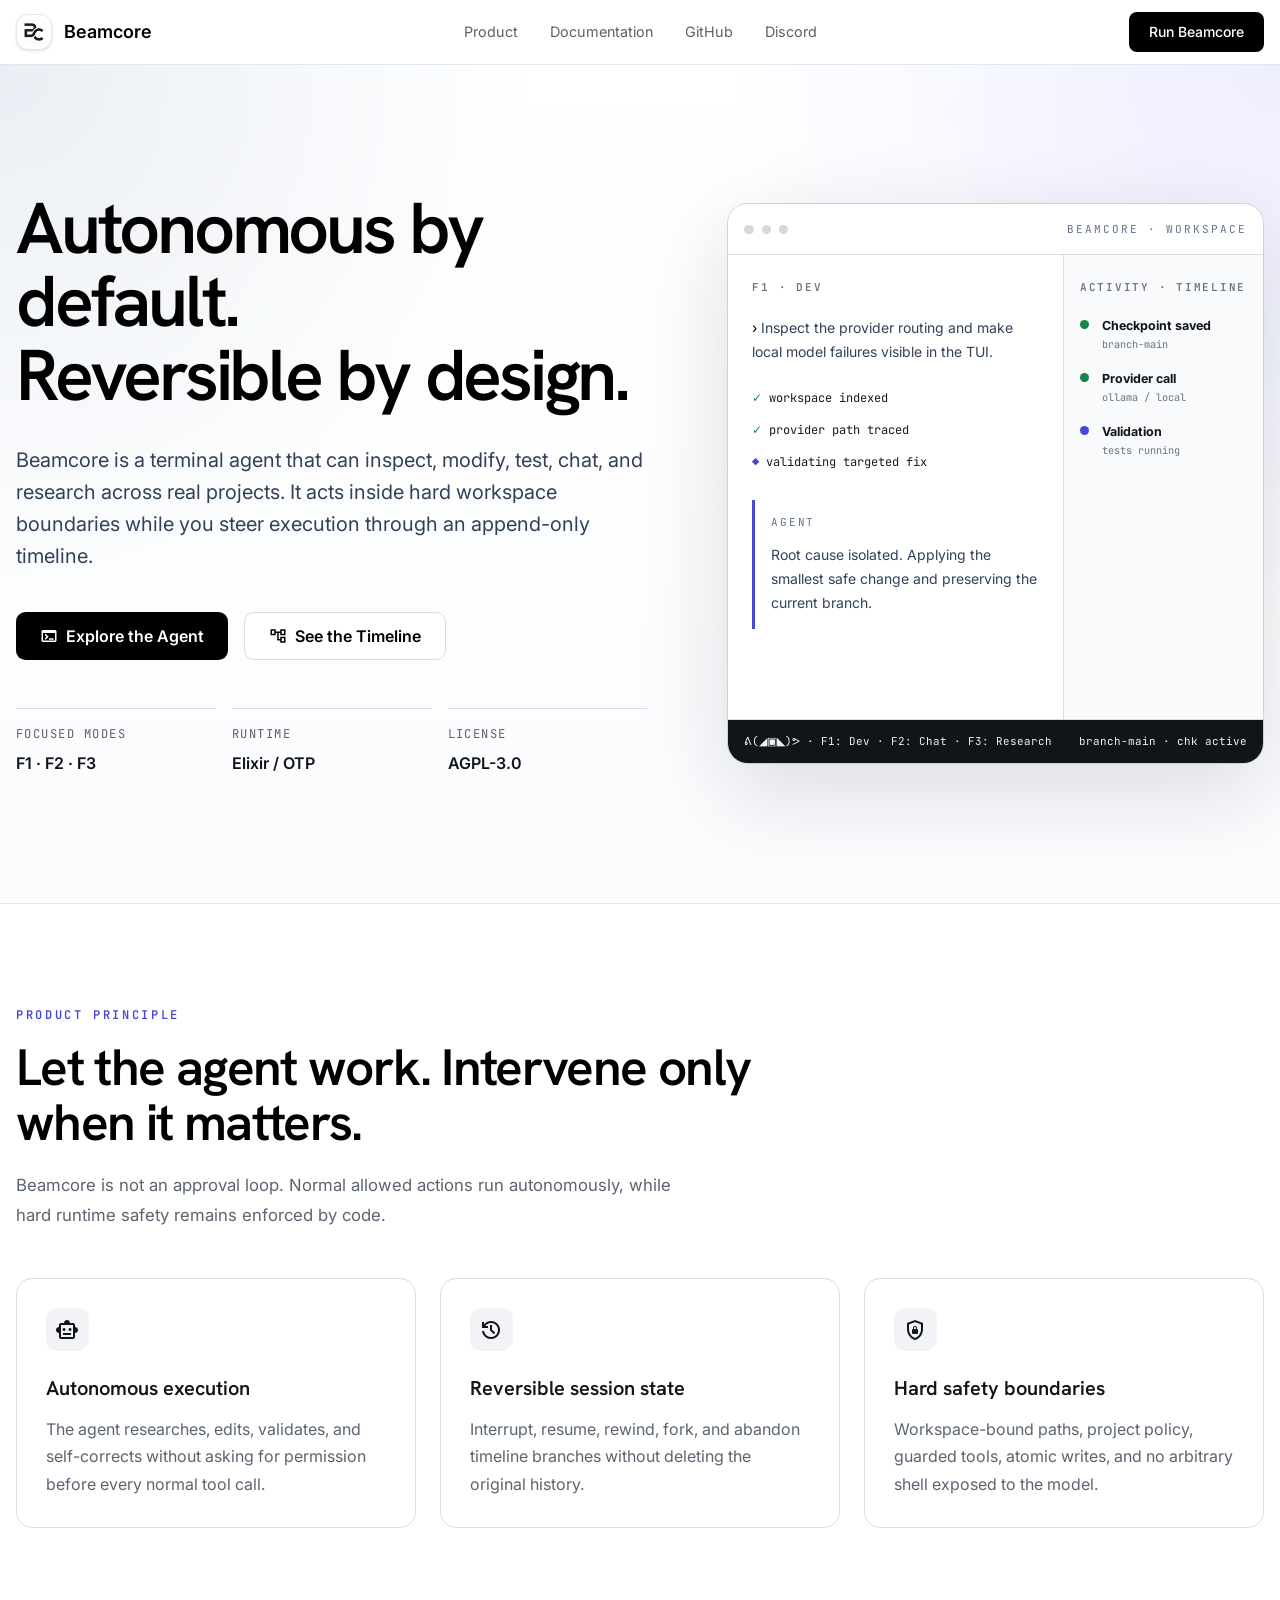
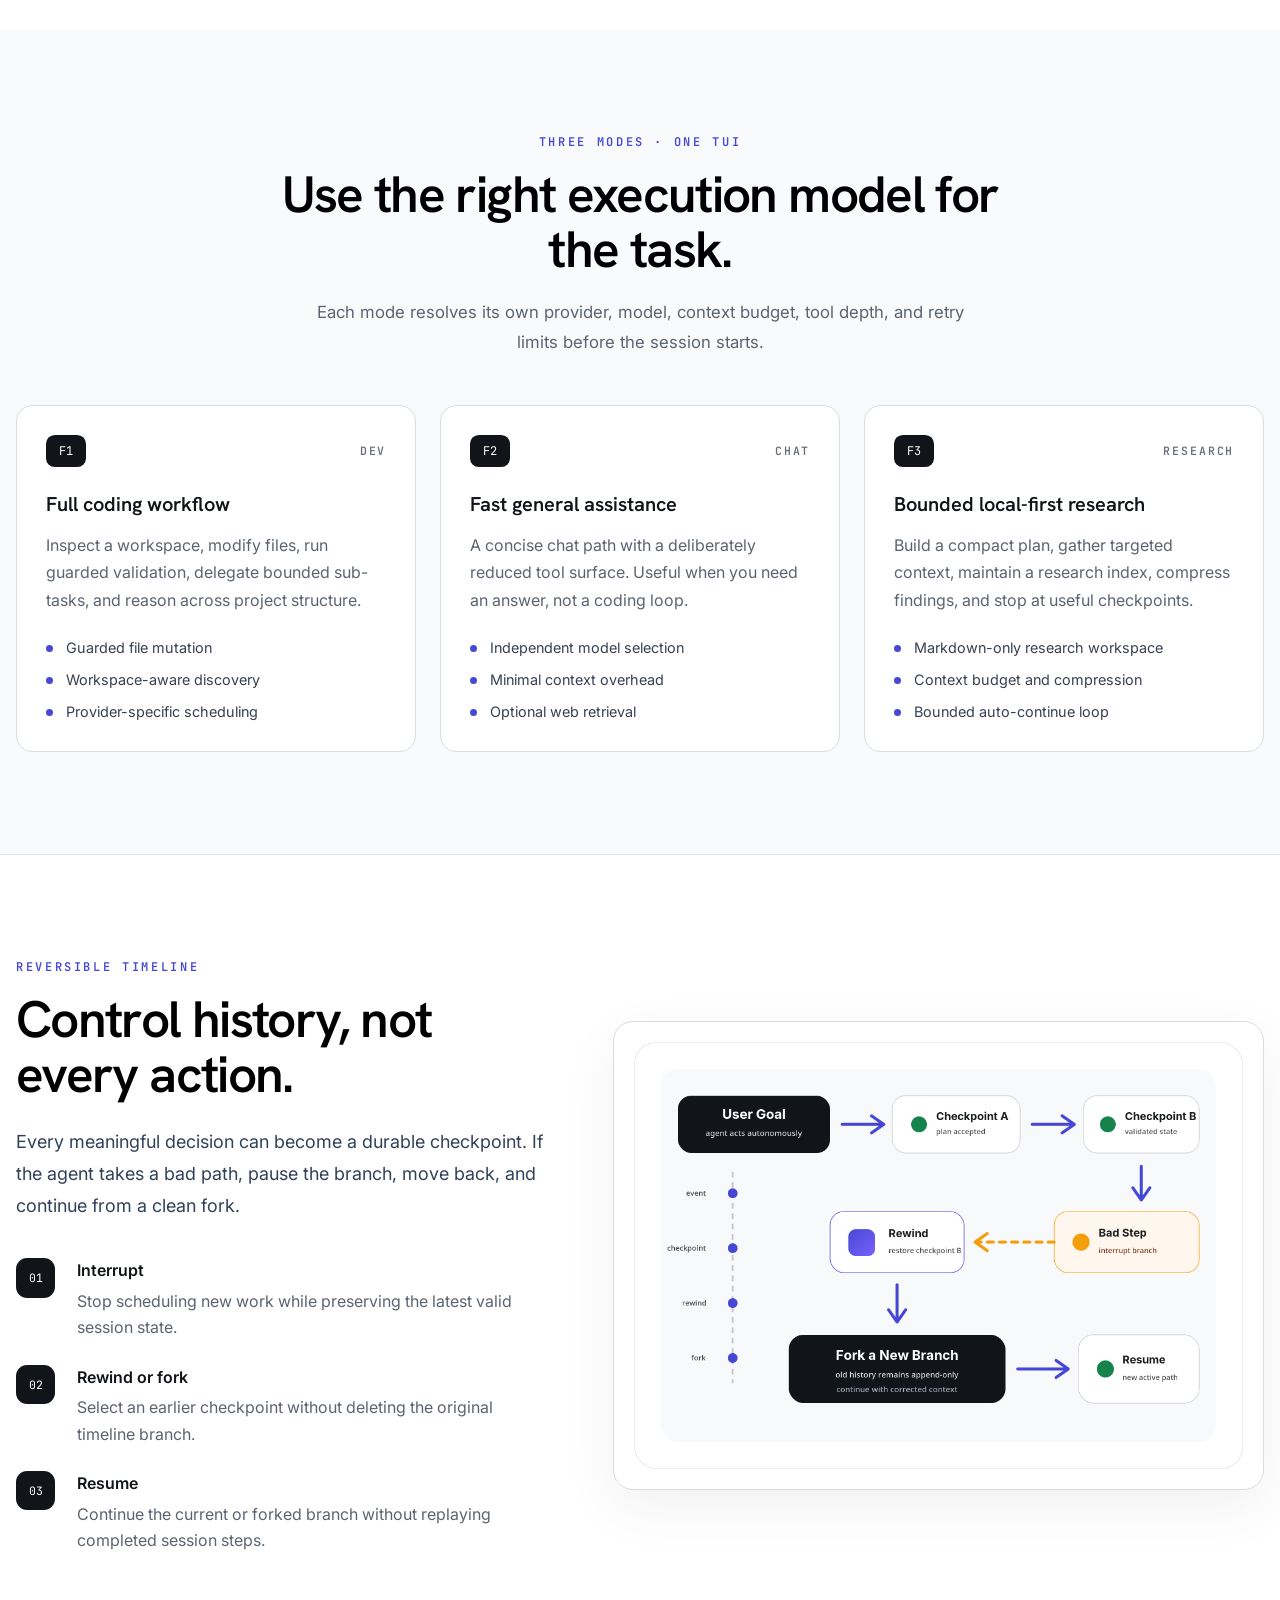
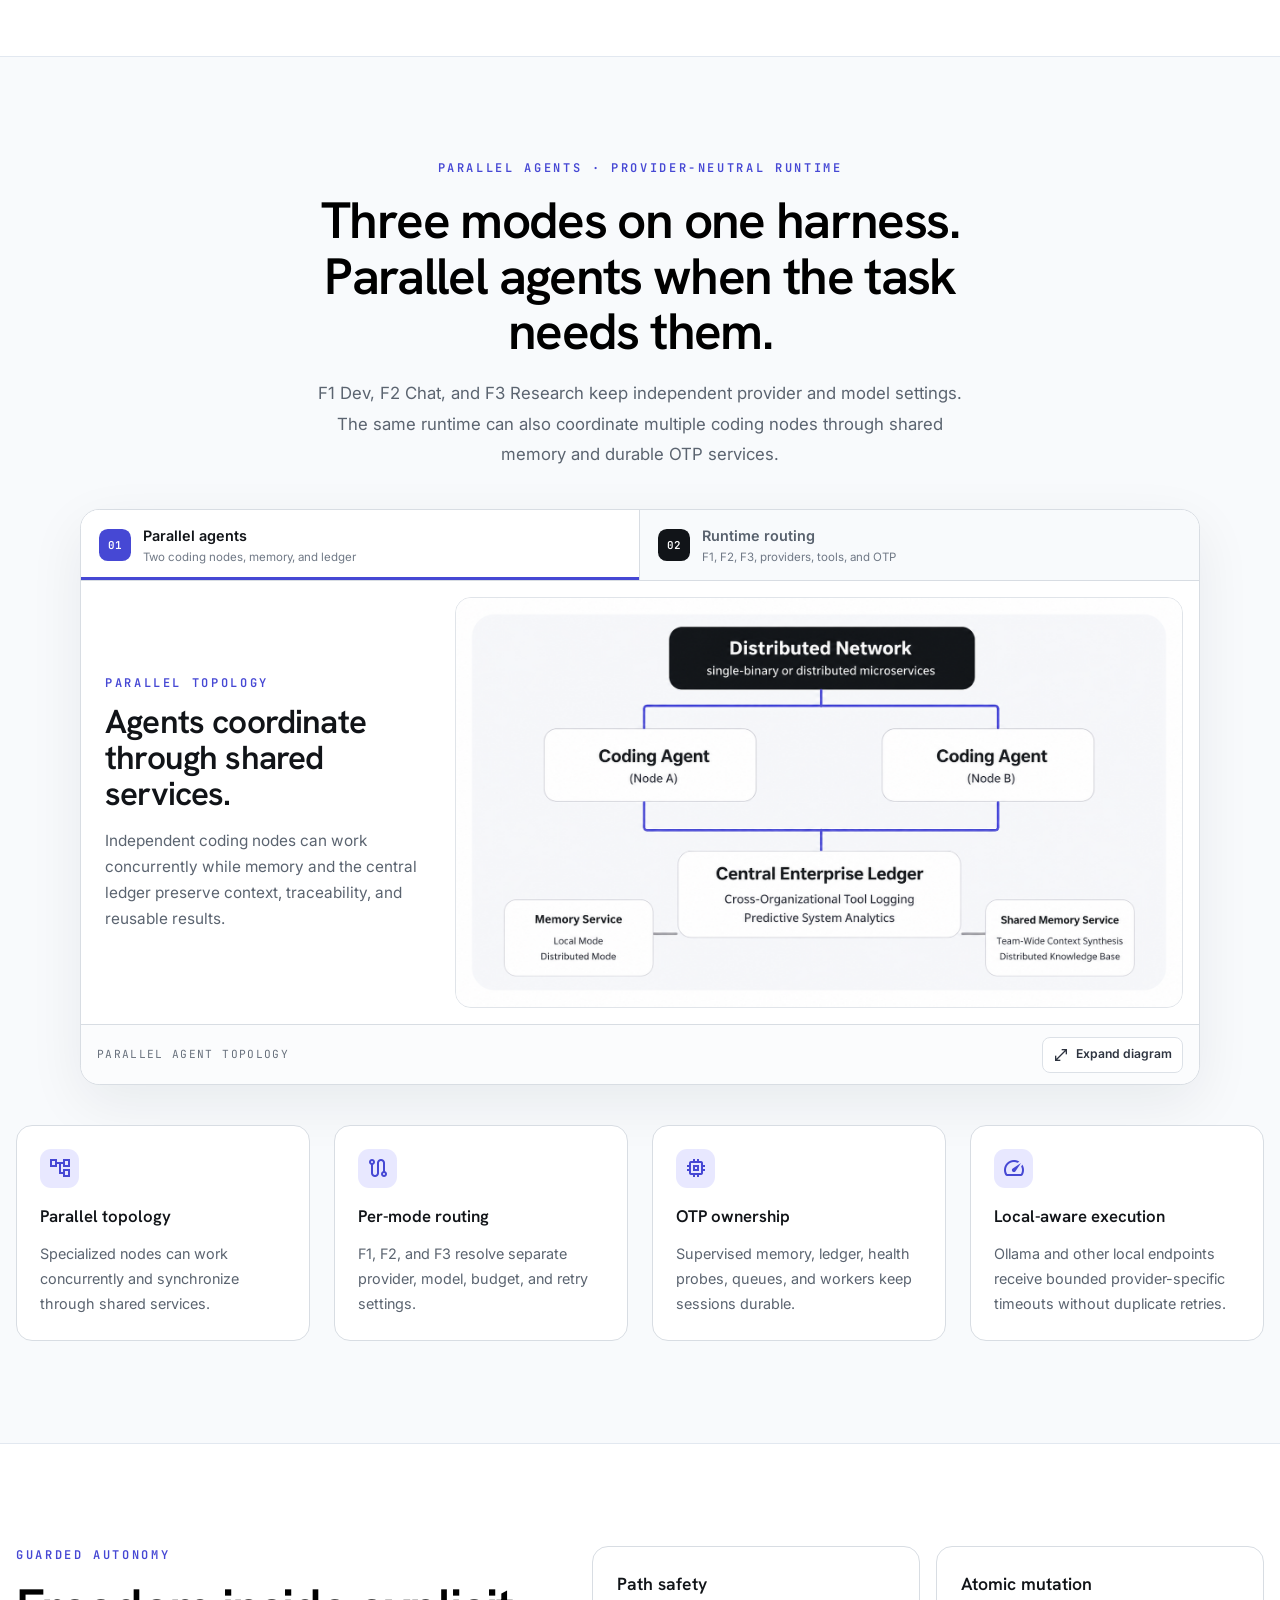
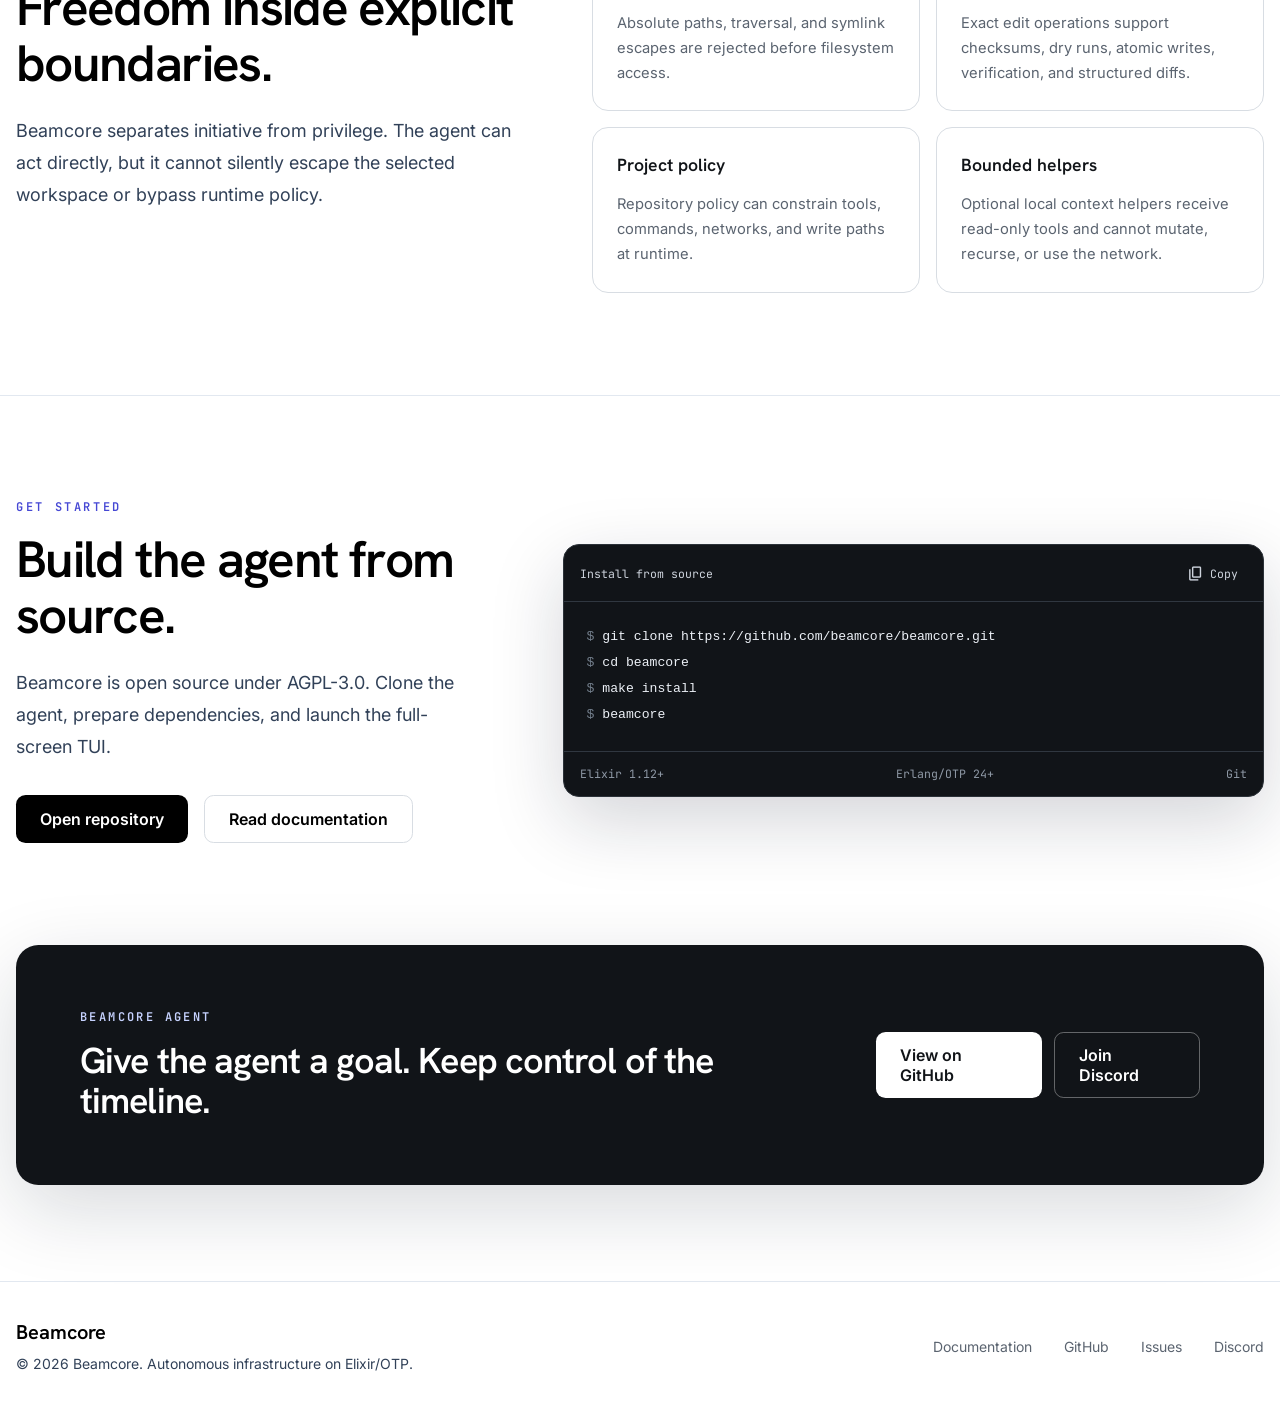
==== index.html @ 93d68272 "refresh content" ====
<!doctype html>
<html lang="en" class="scroll-smooth no-js">
<head>
  <meta charset="utf-8" />
  <meta name="viewport" content="width=device-width, initial-scale=1" />
  <meta name="theme-color" content="#ffffff" />
  <meta name="description" content="Beamcore is an autonomous Elixir-native terminal agent with guarded tools, provider-neutral model routing, bounded research, and a reversible execution timeline." />
  <meta name="robots" content="index, follow" />
  <meta property="og:type" content="website" />
  <meta property="og:title" content="Beamcore — Autonomous by default. Reversible by design." />
  <meta property="og:description" content="An Elixir/OTP terminal agent that acts inside hard workspace boundaries while you control the execution timeline." />
  <meta property="og:image" content="./assets/img/beamcore-logo.png" />
  <meta name="twitter:card" content="summary" />
  <meta name="twitter:title" content="Beamcore — Autonomous by default. Reversible by design." />
  <meta name="twitter:description" content="Provider-neutral coding, chat, and bounded research from one terminal TUI." />
  <title>Beamcore | Autonomous Elixir-native Agent</title>
  <link rel="icon" type="image/png" href="./assets/img/favicon.png" />
  <link rel="manifest" href="./site.webmanifest" />
  <link rel="preconnect" href="https://fonts.googleapis.com" />
  <link rel="preconnect" href="https://fonts.gstatic.com" crossorigin />
  <link href="https://fonts.googleapis.com/css2?family=Hanken+Grotesk:wght@400;600;700;800&family=Inter:wght@400;500;600&family=JetBrains+Mono:wght@400;500;600&display=swap" rel="stylesheet" />
  <link href="https://fonts.googleapis.com/css2?family=Material+Symbols+Outlined:wght,FILL@100..700,0..1&display=swap" rel="stylesheet" />
  <script>document.documentElement.classList.remove('no-js');document.documentElement.classList.add('js');</script>
  <link rel="stylesheet" href="./assets/css/styles.css" />
  <script src="./assets/js/main.js" defer></script>
</head>
<body class="bg-white text-[#191c1e] selection:bg-indigo-100 selection:text-indigo-950">
  <a class="skip-link rounded-lg bg-black px-4 py-3 text-sm font-medium text-white" href="#main-content">Skip to content</a>

  <header class="fixed inset-x-0 top-0 z-50 border-b border-slate-200 bg-white/90 backdrop-blur-xl" data-header>
    <nav class="site-shell flex h-16 items-center justify-between gap-6" aria-label="Primary navigation">
      <a class="flex items-center gap-3 font-semibold text-black" href="#home" aria-label="Beamcore home">
        <span class="flex h-9 w-9 items-center justify-center overflow-hidden rounded-xl border border-slate-200 bg-white shadow-sm">
          <img class="h-full w-full object-contain p-1" src="./assets/img/beamcore-logo.png" alt="" />
        </span>
        <span class="text-lg">Beamcore</span>
      </a>

      <div class="hidden items-center gap-8 lg:flex">
        <a class="nav-link" href="#product">Product</a>
        <a class="nav-link" href="https://github.com/beamcore/agent/blob/main/README.md" target="_blank" rel="noopener noreferrer">Documentation</a>
        <a class="nav-link" href="https://github.com/beamcore" target="_blank" rel="noopener noreferrer">GitHub</a>
        <a class="nav-link" href="https://discord.gg/VuyQ6hznp" target="_blank" rel="noopener noreferrer">Discord</a>
      </div>

      <div class="flex items-center gap-3">
        <a class="hidden rounded-lg bg-black px-5 py-2.5 text-sm font-medium text-white transition hover:-translate-y-0.5 hover:shadow-lg sm:inline-flex" href="#get-started">Run Beamcore</a>
        <button class="inline-flex h-10 w-10 items-center justify-center rounded-lg border border-slate-200 bg-white text-black lg:hidden" type="button" data-menu-button aria-controls="mobile-menu" aria-expanded="false" aria-label="Open navigation">
          <span class="material-symbols-outlined !text-[22px]" aria-hidden="true">menu</span>
        </button>
      </div>
    </nav>

    <div id="mobile-menu" class="mobile-menu border-t border-slate-200 bg-white/95 backdrop-blur-xl lg:hidden" data-mobile-menu hidden>
      <nav class="site-shell flex flex-col gap-2 py-4" aria-label="Mobile navigation">
        <a class="mobile-nav-link" href="#product">Product</a>
        <a class="mobile-nav-link" href="https://github.com/beamcore/agent/" target="_blank" rel="noopener noreferrer">Documentation</a>
        <a class="mobile-nav-link" href="https://github.com/beamcore" target="_blank" rel="noopener noreferrer">GitHub</a>
        <a class="mobile-nav-link" href="https://discord.gg/VuyQ6hznp" target="_blank" rel="noopener noreferrer">Discord</a>
        <a class="button-primary mt-2" href="#get-started">Run Beamcore</a>
      </nav>
    </div>
  </header>

  <main id="main-content" class="pt-16">
    <section id="home" class="hero-space mesh-bg relative overflow-hidden" aria-labelledby="hero-title">
      <div class="absolute right-0 top-0 -z-10 hidden h-full w-1/2 opacity-[0.035] md:block grid-overlay" aria-hidden="true"></div>
      <div class="site-shell grid items-center gap-14 lg:grid-cols-[minmax(0,1fr)_minmax(28rem,0.85fr)] lg:gap-20">
        <div data-reveal>
          <h1 id="hero-title" class="max-w-4xl font-headline text-5xl font-semibold leading-[1.02] tracking-[-0.045em] text-black sm:text-6xl xl:text-7xl">
            Autonomous by default.<br />Reversible by design.
          </h1>
          <p class="mt-8 max-w-2xl text-lg leading-8 text-slate-700 sm:text-xl">
            Beamcore is a terminal agent that can inspect, modify, test, chat, and research across real projects. It acts inside hard workspace boundaries while you steer execution through an append-only timeline.
          </p>
          <div class="mt-10 flex flex-col gap-4 sm:flex-row sm:flex-wrap">
            <a class="button-primary" href="https://github.com/beamcore/" target="_blank" rel="noopener noreferrer">
              <span class="material-symbols-outlined !text-[18px]" aria-hidden="true">terminal</span>
              Explore the Agent
            </a>
            <a class="button-secondary" href="#timeline">
              <span class="material-symbols-outlined !text-[18px]" aria-hidden="true">account_tree</span>
              See the Timeline
            </a>
          </div>
          <dl class="mt-12 grid max-w-2xl grid-cols-1 gap-4 sm:grid-cols-3">
            <div class="metric-card">
              <dt>Focused modes</dt>
              <dd>F1 · F2 · F3</dd>
            </div>
            <div class="metric-card">
              <dt>Runtime</dt>
              <dd>Elixir / OTP</dd>
            </div>
            <div class="metric-card">
              <dt>License</dt>
              <dd>AGPL-3.0</dd>
            </div>
          </dl>
        </div>

        <div class="terminal-shell" data-reveal aria-label="Beamcore terminal interface preview">
          <div class="terminal-topbar">
            <div class="flex items-center gap-2" aria-hidden="true">
              <span class="terminal-dot"></span>
              <span class="terminal-dot"></span>
              <span class="terminal-dot"></span>
            </div>
            <span class="font-mono text-[11px] uppercase tracking-[0.18em] text-slate-500">Beamcore · workspace</span>
          </div>
          <div class="terminal-grid">
            <div class="terminal-chat">
              <p class="terminal-muted">F1 · DEV</p>
              <p class="mt-5 text-sm leading-6 text-slate-700"><span class="text-black">›</span> Inspect the provider routing and make local model failures visible in the TUI.</p>
              <div class="mt-6 space-y-3 font-mono text-xs leading-5">
                <p><span class="terminal-success">✓</span> workspace indexed</p>
                <p><span class="terminal-success">✓</span> provider path traced</p>
                <p><span class="terminal-accent">◆</span> validating targeted fix</p>
              </div>
              <div class="terminal-response mt-7">
                <p class="font-mono text-[11px] uppercase tracking-[0.16em] text-slate-500">Agent</p>
                <p class="mt-3 text-sm leading-6 text-slate-700">Root cause isolated. Applying the smallest safe change and preserving the current branch.</p>
              </div>
            </div>
            <aside class="terminal-activity" aria-label="Timeline activity preview">
              <p class="terminal-muted">ACTIVITY · TIMELINE</p>
              <ol class="mt-5 space-y-4">
                <li class="timeline-mini-item done"><span></span><div><strong>Checkpoint saved</strong><small>branch-main</small></div></li>
                <li class="timeline-mini-item done"><span></span><div><strong>Provider call</strong><small>ollama / local</small></div></li>
                <li class="timeline-mini-item running"><span></span><div><strong>Validation</strong><small>tests running</small></div></li>
              </ol>
            </aside>
          </div>
          <div class="terminal-status">
            <span>ᕕ(◢▣◣)ᕗ · F1: Dev · F2: Chat · F3: Research</span>
            <span class="hidden sm:inline">branch-main · chk active</span>
          </div>
        </div>
      </div>
    </section>

    <section id="product" class="section-space border-t border-slate-200 bg-white" aria-labelledby="product-title">
      <div class="site-shell">
        <div class="max-w-3xl" data-reveal>
          <p class="eyebrow">PRODUCT PRINCIPLE</p>
          <h2 id="product-title" class="section-title">Let the agent work. Intervene only when it matters.</h2>
          <p class="section-lead">Beamcore is not an approval loop. Normal allowed actions run autonomously, while hard runtime safety remains enforced by code.</p>
        </div>

        <ul class="mt-12 grid gap-6 lg:grid-cols-3" role="list">
          <li data-reveal>
            <article class="feature-card h-full">
              <div class="feature-icon"><span class="material-symbols-outlined" aria-hidden="true">smart_toy</span></div>
              <h3>Autonomous execution</h3>
              <p>The agent researches, edits, validates, and self-corrects without asking for permission before every normal tool call.</p>
            </article>
          </li>
          <li data-reveal>
            <article class="feature-card h-full">
              <div class="feature-icon"><span class="material-symbols-outlined" aria-hidden="true">history</span></div>
              <h3>Reversible session state</h3>
              <p>Interrupt, resume, rewind, fork, and abandon timeline branches without deleting the original history.</p>
            </article>
          </li>
          <li data-reveal>
            <article class="feature-card h-full">
              <div class="feature-icon"><span class="material-symbols-outlined" aria-hidden="true">shield_lock</span></div>
              <h3>Hard safety boundaries</h3>
              <p>Workspace-bound paths, project policy, guarded tools, atomic writes, and no arbitrary shell exposed to the model.</p>
            </article>
          </li>
        </ul>
      </div>
    </section>

    <section id="modes" class="section-space bg-slate-50" aria-labelledby="modes-title">
      <div class="site-shell">
        <div class="mx-auto max-w-3xl text-center" data-reveal>
          <p class="eyebrow">THREE MODES · ONE TUI</p>
          <h2 id="modes-title" class="section-title">Use the right execution model for the task.</h2>
          <p class="section-lead mx-auto">Each mode resolves its own provider, model, context budget, tool depth, and retry limits before the session starts.</p>
        </div>

        <div class="mt-12 grid gap-6 lg:grid-cols-3">
          <article class="mode-card" data-reveal>
            <div class="mode-header"><span class="mode-key">F1</span><span class="mode-name">Dev</span></div>
            <h3>Full coding workflow</h3>
            <p>Inspect a workspace, modify files, run guarded validation, delegate bounded sub-tasks, and reason across project structure.</p>
            <ul class="mode-list">
              <li>Guarded file mutation</li>
              <li>Workspace-aware discovery</li>
              <li>Provider-specific scheduling</li>
            </ul>
          </article>

          <article class="mode-card" data-reveal>
            <div class="mode-header"><span class="mode-key">F2</span><span class="mode-name">Chat</span></div>
            <h3>Fast general assistance</h3>
            <p>A concise chat path with a deliberately reduced tool surface. Useful when you need an answer, not a coding loop.</p>
            <ul class="mode-list">
              <li>Independent model selection</li>
              <li>Minimal context overhead</li>
              <li>Optional web retrieval</li>
            </ul>
          </article>

          <article class="mode-card" data-reveal>
            <div class="mode-header"><span class="mode-key">F3</span><span class="mode-name">Research</span></div>
            <h3>Bounded local-first research</h3>
            <p>Build a compact plan, gather targeted context, maintain a research index, compress findings, and stop at useful checkpoints.</p>
            <ul class="mode-list">
              <li>Markdown-only research workspace</li>
              <li>Context budget and compression</li>
              <li>Bounded auto-continue loop</li>
            </ul>
          </article>
        </div>
      </div>
    </section>

    <section id="timeline" class="section-space border-y border-slate-200 bg-white" aria-labelledby="timeline-title">
      <div class="site-shell grid gap-12 lg:grid-cols-[minmax(0,0.9fr)_minmax(0,1.1fr)] lg:items-center lg:gap-16">
        <div data-reveal>
          <p class="eyebrow">REVERSIBLE TIMELINE</p>
          <h2 id="timeline-title" class="section-title">Control history, not every action.</h2>
          <p class="mt-6 text-lg leading-8 text-slate-700">Every meaningful decision can become a durable checkpoint. If the agent takes a bad path, pause the branch, move back, and continue from a clean fork.</p>

          <div class="mt-9 space-y-6">
            <div class="detail-row">
              <span class="detail-number">01</span>
              <div><h3>Interrupt</h3><p>Stop scheduling new work while preserving the latest valid session state.</p></div>
            </div>
            <div class="detail-row">
              <span class="detail-number">02</span>
              <div><h3>Rewind or fork</h3><p>Select an earlier checkpoint without deleting the original timeline branch.</p></div>
            </div>
            <div class="detail-row">
              <span class="detail-number">03</span>
              <div><h3>Resume</h3><p>Continue the current or forked branch without replaying completed session steps.</p></div>
            </div>
          </div>
        </div>

        <figure class="diagram-frame p-3 sm:p-5" data-reveal>
          <img src="./assets/diagrams/reversible-timeline.png" alt="A Beamcore timeline that rewinds from a bad step and continues on a new branch" loading="lazy" />
        </figure>
      </div>
    </section>

    <section id="architecture" class="section-space bg-slate-50" aria-labelledby="architecture-title">
      <div class="site-shell">
        <div class="mx-auto max-w-3xl text-center" data-reveal>
          <p class="eyebrow">PARALLEL AGENTS · PROVIDER-NEUTRAL RUNTIME</p>
          <h2 id="architecture-title" class="section-title">Three modes on one harness. Parallel agents when the task needs them.</h2>
          <p class="section-lead mx-auto">F1 Dev, F2 Chat, and F3 Research keep independent provider and model settings. The same runtime can also coordinate multiple coding nodes through shared memory and durable OTP services.</p>
        </div>

        <div class="architecture-explorer mt-10" data-reveal>
          <div class="architecture-explorer-tabs" role="tablist" aria-label="Beamcore architecture diagrams">
            <button class="architecture-tab is-active" type="button" role="tab" aria-selected="true" aria-controls="diagram-parallel" id="tab-parallel" data-architecture-tab="parallel">
              <span class="architecture-tab-index">01</span>
              <span><strong>Parallel agents</strong><small>Two coding nodes, memory, and ledger</small></span>
            </button>
            <button class="architecture-tab" type="button" role="tab" aria-selected="false" aria-controls="diagram-runtime" id="tab-runtime" data-architecture-tab="runtime">
              <span class="architecture-tab-index">02</span>
              <span><strong>Runtime routing</strong><small>F1, F2, F3, providers, tools, and OTP</small></span>
            </button>
          </div>

          <div class="architecture-explorer-body">
            <section class="architecture-panel is-active" id="diagram-parallel" role="tabpanel" aria-labelledby="tab-parallel" data-architecture-panel="parallel">
              <div class="architecture-panel-copy">
                <p class="eyebrow">PARALLEL TOPOLOGY</p>
                <h3>Agents coordinate through shared services.</h3>
                <p>Independent coding nodes can work concurrently while memory and the central ledger preserve context, traceability, and reusable results.</p>
              </div>
              <div class="architecture-diagram-wrap">
                <img src="./assets/diagrams/coding-harness.png" alt="Distributed Beamcore network with two coding agents, a central enterprise ledger, and memory services" loading="lazy" />
              </div>
            </section>

            <section class="architecture-panel" id="diagram-runtime" role="tabpanel" aria-labelledby="tab-runtime" data-architecture-panel="runtime" hidden>
              <div class="architecture-panel-copy">
                <p class="eyebrow">PROVIDER-NEUTRAL ROUTING</p>
                <h3>The model provider changes. The harness does not.</h3>
                <p>Mode settings resolve F1 Dev, F2 Chat, and F3 Research independently before routing work through guarded tools and supervised OTP state services.</p>
              </div>
              <div class="architecture-diagram-wrap architecture-diagram-wrap-runtime">
                <img src="./assets/diagrams/provider-runtime.png" alt="Beamcore TUI routing F1 Dev, F2 Chat, and F3 Research through provider selection, guarded tools, and OTP services" loading="lazy" />
              </div>
            </section>
          </div>

          <div class="architecture-explorer-footer">
            <p data-architecture-caption>Parallel agent topology</p>
            <button class="diagram-expand" type="button" data-architecture-expand aria-label="Open the current architecture diagram in a larger view">
              <span class="material-symbols-outlined" aria-hidden="true">open_in_full</span>
              Expand diagram
            </button>
          </div>
        </div>

        <div class="mt-10 grid gap-6 md:grid-cols-2 xl:grid-cols-4">
          <article class="architecture-card" data-reveal><span class="material-symbols-outlined" aria-hidden="true">account_tree</span><h3>Parallel topology</h3><p>Specialized nodes can work concurrently and synchronize through shared services.</p></article>
          <article class="architecture-card" data-reveal><span class="material-symbols-outlined" aria-hidden="true">route</span><h3>Per-mode routing</h3><p>F1, F2, and F3 resolve separate provider, model, budget, and retry settings.</p></article>
          <article class="architecture-card" data-reveal><span class="material-symbols-outlined" aria-hidden="true">memory</span><h3>OTP ownership</h3><p>Supervised memory, ledger, health probes, queues, and workers keep sessions durable.</p></article>
          <article class="architecture-card" data-reveal><span class="material-symbols-outlined" aria-hidden="true">speed</span><h3>Local-aware execution</h3><p>Ollama and other local endpoints receive bounded provider-specific timeouts without duplicate retries.</p></article>
        </div>
      </div>
    </section>

    <section id="safety" class="section-space border-y border-slate-200 bg-white" aria-labelledby="safety-title">
      <div class="site-shell grid gap-12 lg:grid-cols-[minmax(0,0.85fr)_minmax(0,1.15fr)] lg:items-start lg:gap-20">
        <div data-reveal>
          <p class="eyebrow">GUARDED AUTONOMY</p>
          <h2 id="safety-title" class="section-title">Freedom inside explicit boundaries.</h2>
          <p class="mt-6 text-lg leading-8 text-slate-700">Beamcore separates initiative from privilege. The agent can act directly, but it cannot silently escape the selected workspace or bypass runtime policy.</p>
        </div>

        <div class="safety-grid">
          <article class="safety-item" data-reveal><h3>Path safety</h3><p>Absolute paths, traversal, and symlink escapes are rejected before filesystem access.</p></article>
          <article class="safety-item" data-reveal><h3>Atomic mutation</h3><p>Exact edit operations support checksums, dry runs, atomic writes, verification, and structured diffs.</p></article>
          <article class="safety-item" data-reveal><h3>Project policy</h3><p>Repository policy can constrain tools, commands, networks, and write paths at runtime.</p></article>
          <article class="safety-item" data-reveal><h3>Bounded helpers</h3><p>Optional local context helpers receive read-only tools and cannot mutate, recurse, or use the network.</p></article>
        </div>
      </div>
    </section>

    <section id="get-started" class="section-space bg-white" aria-labelledby="get-started-title">
      <div class="site-shell grid gap-10 lg:grid-cols-[minmax(0,0.8fr)_minmax(30rem,1.2fr)] lg:items-center lg:gap-20">
        <div data-reveal>
          <p class="eyebrow">GET STARTED</p>
          <h2 id="get-started-title" class="section-title">Build the agent from source.</h2>
          <p class="mt-6 text-lg leading-8 text-slate-700">Beamcore is open source under AGPL-3.0. Clone the agent, prepare dependencies, and launch the full-screen TUI.</p>
          <div class="mt-8 flex flex-col gap-4 sm:flex-row">
            <a class="button-primary" href="https://github.com/beamcore/" target="_blank" rel="noopener noreferrer">Open repository</a>
            <a class="button-secondary" href="https://github.com/beamcore/" target="_blank" rel="noopener noreferrer">Read documentation</a>
          </div>
        </div>

        <div class="code-panel" data-reveal>
          <div class="code-panel-header">
            <span>Install from source</span>
            <button type="button" class="copy-button" data-copy-button data-copy-target="install-command" aria-label="Copy installation commands">
              <span class="material-symbols-outlined !text-[17px]" aria-hidden="true">content_copy</span>
              <span data-copy-label>Copy</span>
            </button>
          </div>
          <pre id="install-command"><code><span class="code-muted">$</span> git clone https://github.com/beamcore/beamcore.git
<span class="code-muted">$</span> cd beamcore
<span class="code-muted">$</span> make install
<span class="code-muted">$</span> beamcore</code></pre>
          <div class="code-panel-footer">
            <span>Elixir 1.12+</span><span>Erlang/OTP 24+</span><span>Git</span>
          </div>
        </div>
      </div>
    </section>

    <section class="pb-20 sm:pb-24" aria-label="Beamcore call to action">
      <div class="site-shell">
        <div class="final-cta" data-reveal>
          <div>
            <p class="font-mono text-xs font-semibold uppercase tracking-[0.2em] text-indigo-200">BEAMCORE AGENT</p>
            <h2 class="mt-4 font-headline text-3xl font-semibold tracking-[-0.025em] text-white sm:text-4xl">Give the agent a goal. Keep control of the timeline.</h2>
          </div>
          <div class="flex flex-col gap-3 sm:flex-row">
            <a class="button-light" href="https://github.com/beamcore/" target="_blank" rel="noopener noreferrer">View on GitHub</a>
            <a class="button-dark-outline" href="https://discord.gg/VuyQ6hznp" target="_blank" rel="noopener noreferrer">Join Discord</a>
          </div>
        </div>
      </div>
    </section>
  </main>

  <footer class="border-t border-slate-200 bg-white" aria-labelledby="footer-title">
    <div class="site-shell flex flex-col gap-8 py-9 md:flex-row md:items-center md:justify-between">
      <div>
        <h2 id="footer-title" class="font-headline text-xl font-semibold text-black">Beamcore</h2>
        <p class="mt-2 text-sm text-slate-700">© 2026 Beamcore. Autonomous infrastructure on Elixir/OTP.</p>
      </div>
      <nav class="flex flex-wrap gap-x-8 gap-y-3" aria-label="Footer navigation">
        <a class="footer-link" href="https://github.com/beamcore/" target="_blank" rel="noopener noreferrer">Documentation</a>
        <a class="footer-link" href="https://github.com/beamcore" target="_blank" rel="noopener noreferrer">GitHub</a>
        <a class="footer-link" href="https://github.com/beamcore/agent/issues" target="_blank" rel="noopener noreferrer">Issues</a>
        <a class="footer-link" href="https://discord.gg/VuyQ6hznp" target="_blank" rel="noopener noreferrer">Discord</a>
      </nav>
    </div>
  </footer>
  <dialog class="diagram-dialog" data-diagram-dialog aria-label="Expanded architecture diagram">
    <div class="diagram-dialog-toolbar">
      <span data-diagram-dialog-title>Architecture diagram</span>
      <button type="button" class="diagram-dialog-close" data-diagram-close aria-label="Close expanded diagram">
        <span class="material-symbols-outlined" aria-hidden="true">close</span>
      </button>
    </div>
    <div class="diagram-dialog-body">
      <img data-diagram-dialog-image src="" alt="" />
    </div>
  </dialog>
</body>
</html>
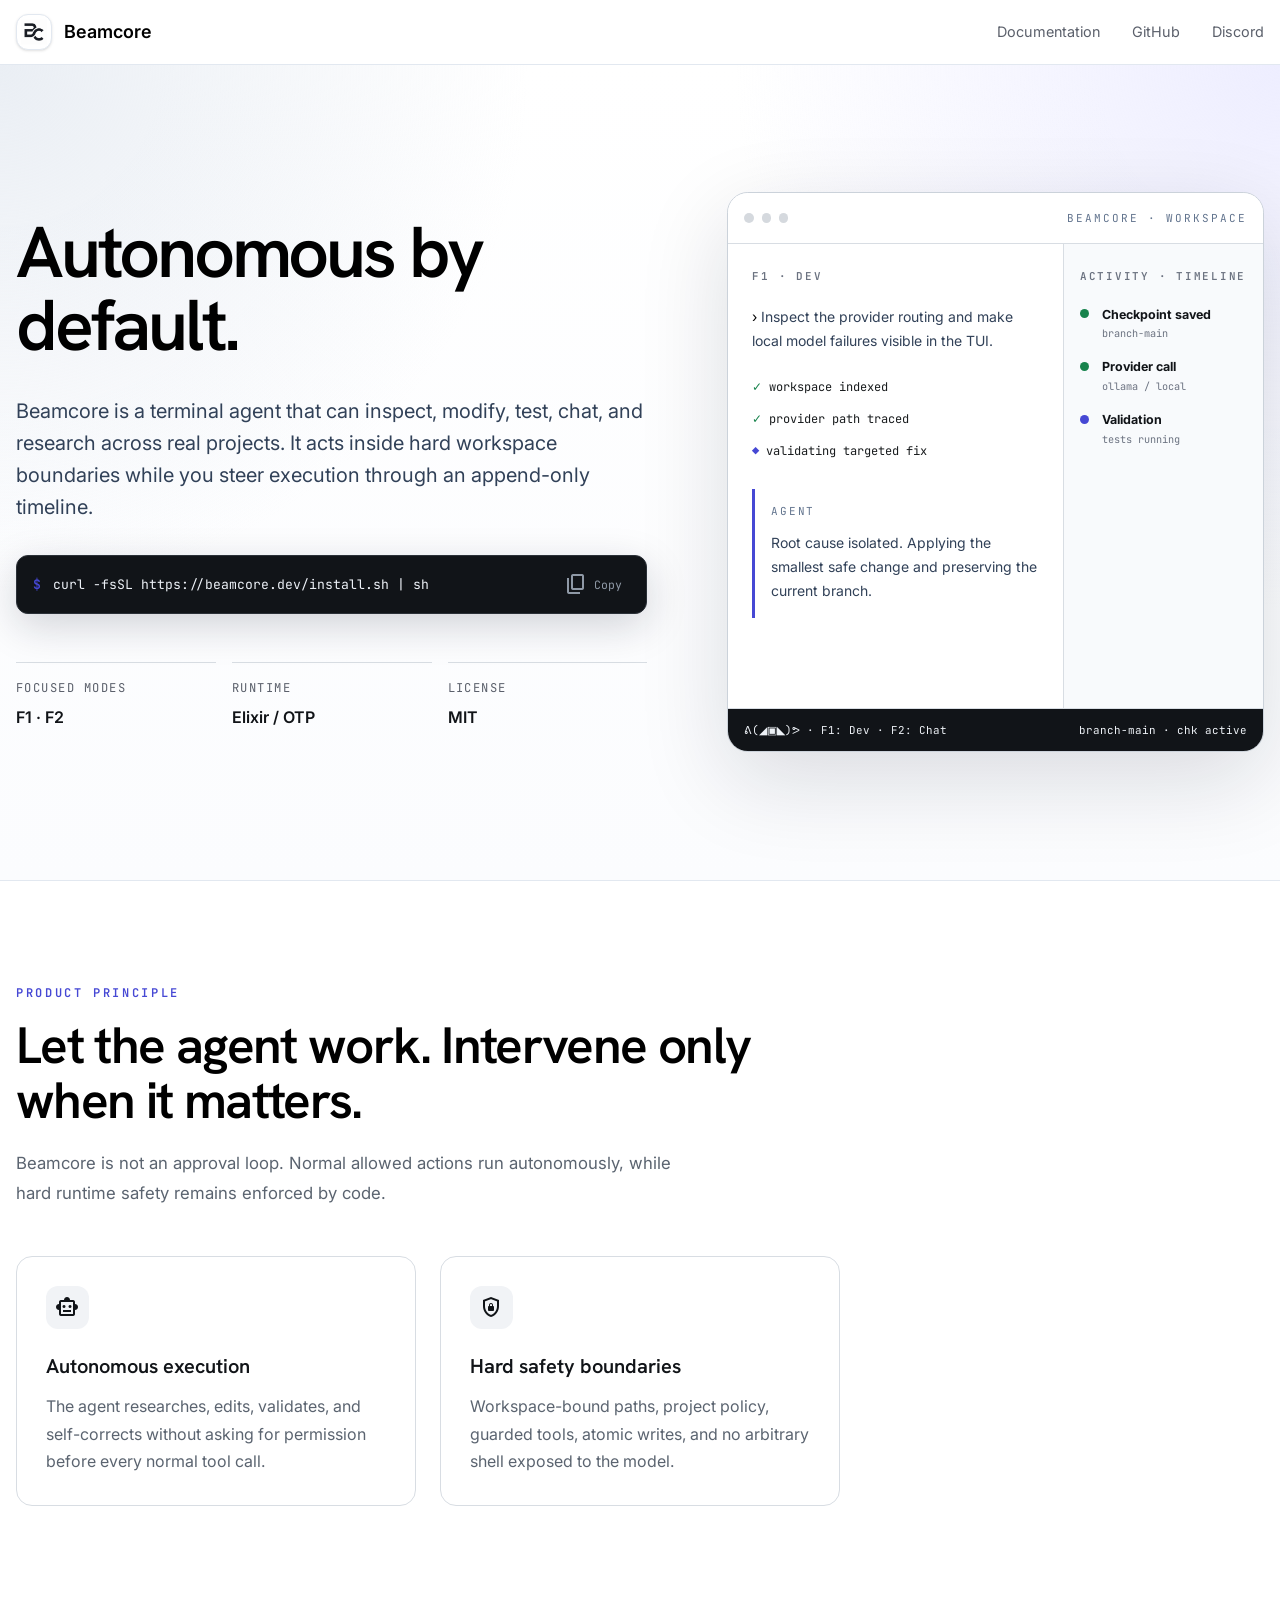
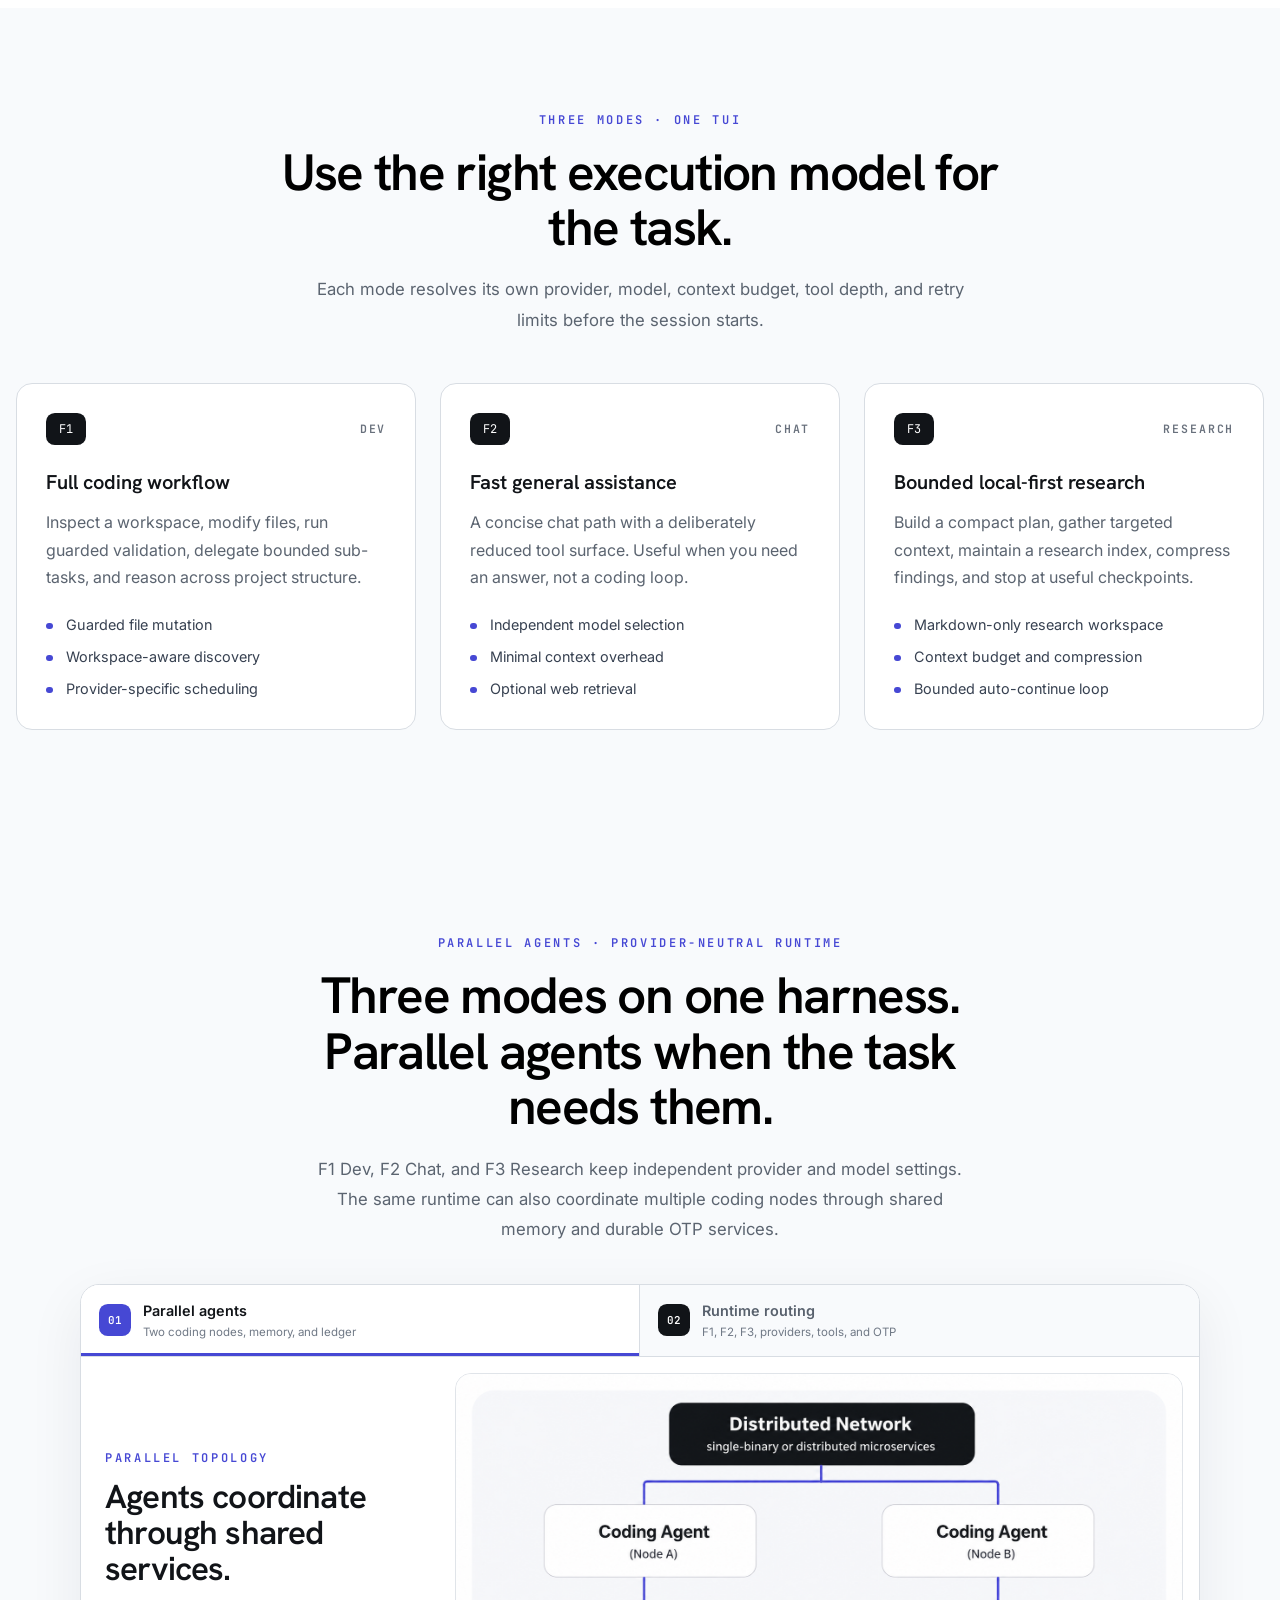
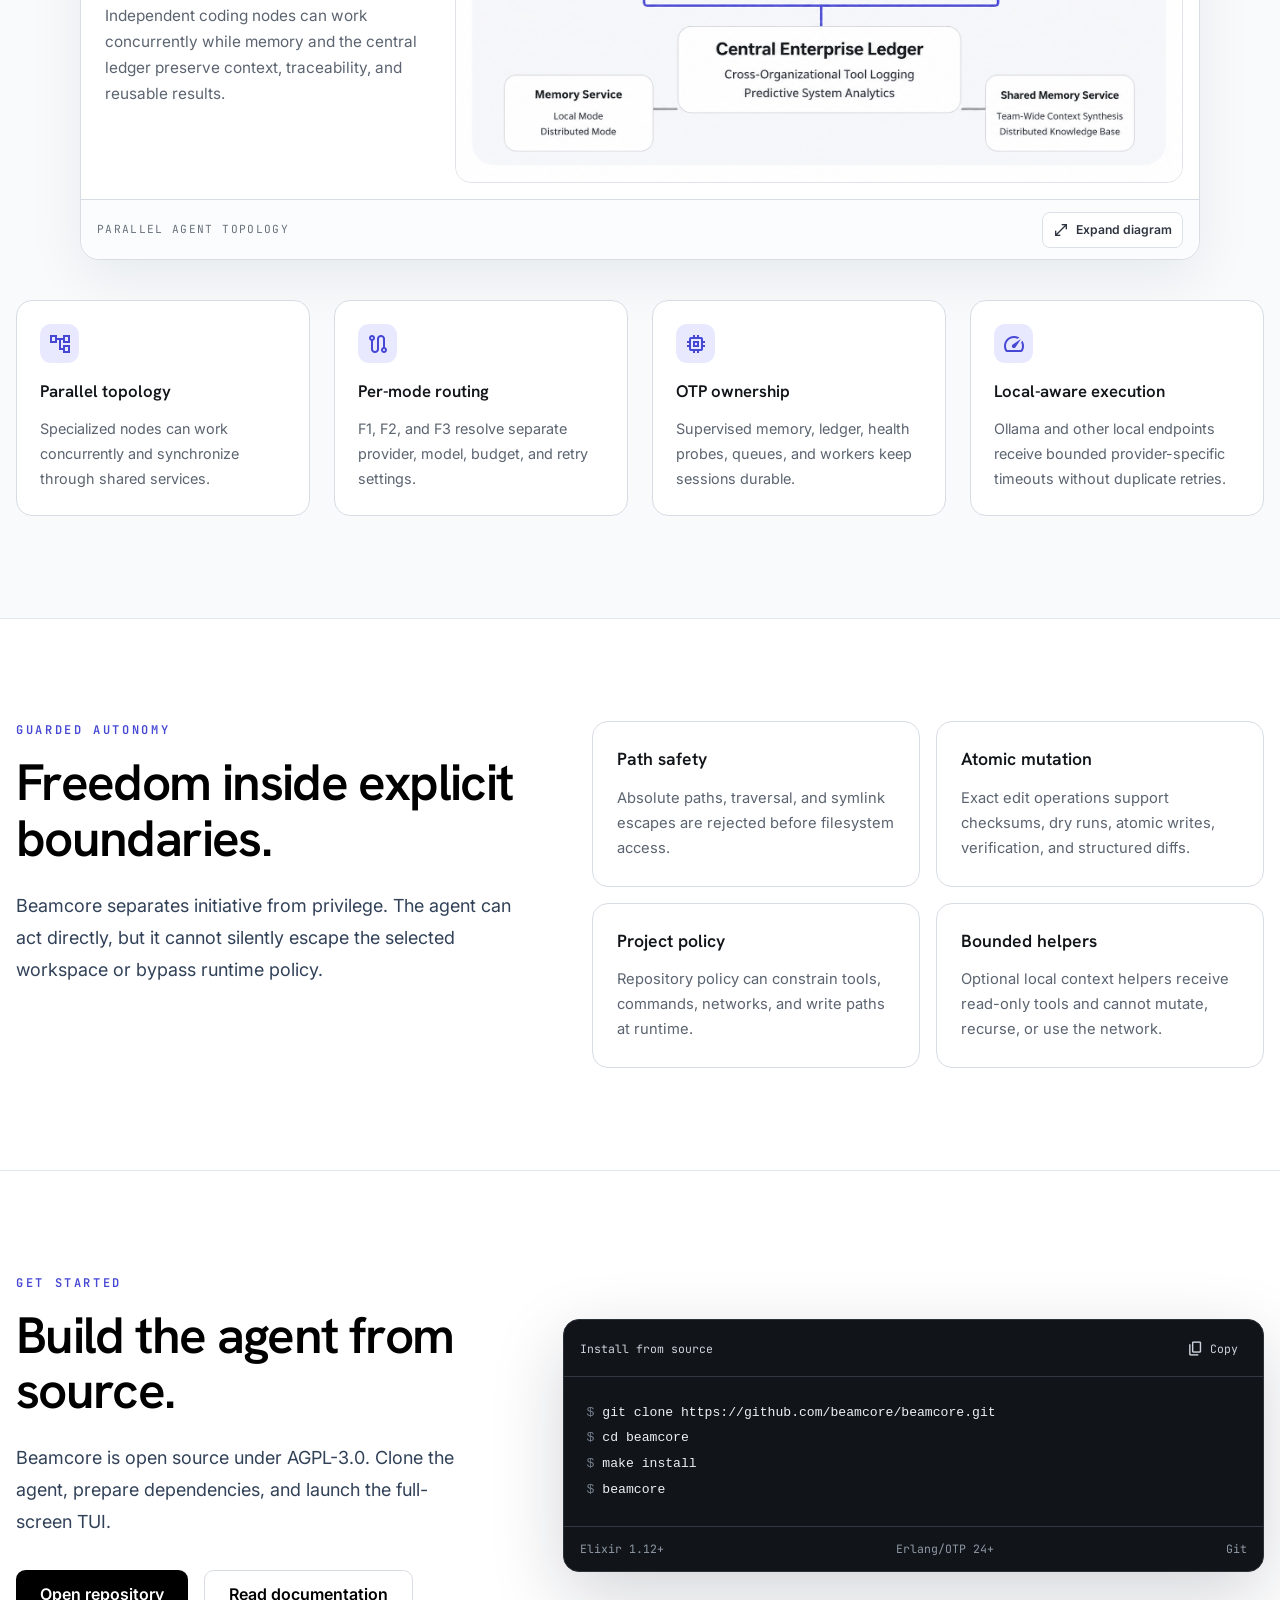
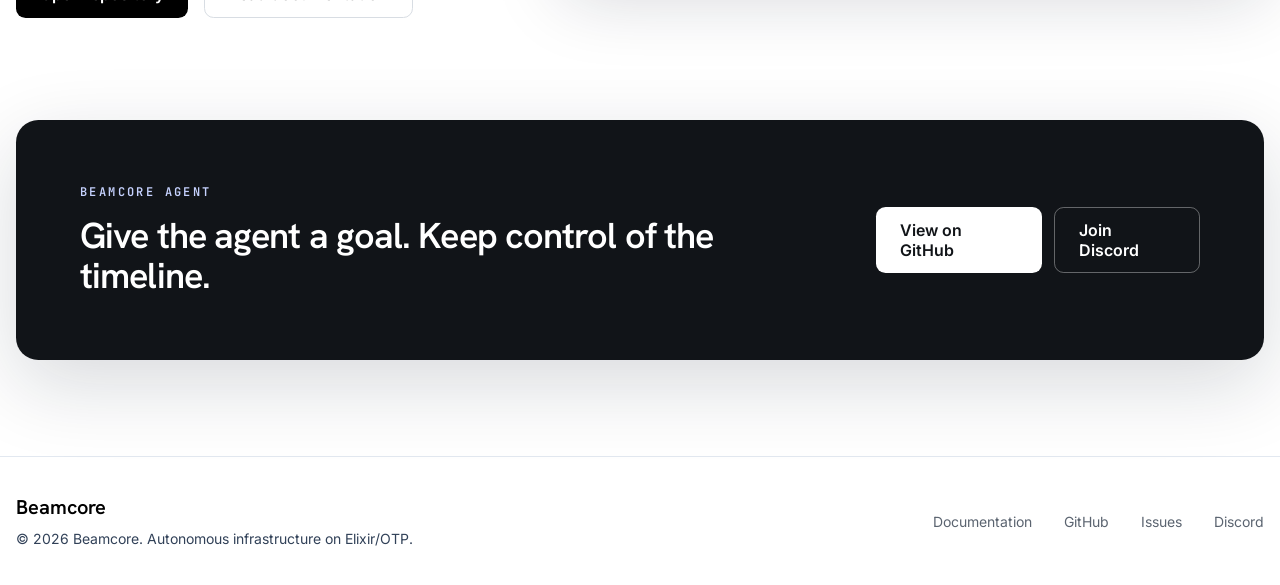
==== commit 8677cb4a: "feat: add installer script, update project description, and replace reversible timeline assets with " ====
--- a/index.html
+++ b/index.html
@@ -1,62 +1,91 @@
 <!doctype html>
 <html lang="en" class="scroll-smooth no-js">
+
 <head>
   <meta charset="utf-8" />
   <meta name="viewport" content="width=device-width, initial-scale=1" />
   <meta name="theme-color" content="#ffffff" />
-  <meta name="description" content="Beamcore is an autonomous Elixir-native terminal agent with guarded tools, provider-neutral model routing, bounded research, and a reversible execution timeline." />
-  <meta name="robots" content="index, follow" />
+  <meta name="description"
+    content="Beamcore is an autonomous Elixir-native terminal agent with guarded tools, provider-neutral model routing, bounded research, and a persistent execution timeline." />
+  <meta name="robots" content="index, follow, max-image-preview:large, max-snippet:-1, max-video-preview:-1" />
+  <meta name="googlebot" content="index, follow, max-image-preview:large, max-snippet:-1, max-video-preview:-1" />
+  <meta name="bingbot" content="index, follow, max-image-preview:large, max-snippet:-1, max-video-preview:-1" />
+  <link rel="canonical" href="https://beamcore.dev/" />
+  <link rel="sitemap" type="application/xml" href="https://beamcore.dev/sitemap.xml" />
   <meta property="og:type" content="website" />
-  <meta property="og:title" content="Beamcore — Autonomous by default. Reversible by design." />
-  <meta property="og:description" content="An Elixir/OTP terminal agent that acts inside hard workspace boundaries while you control the execution timeline." />
-  <meta property="og:image" content="./assets/img/beamcore-logo.png" />
+  <meta property="og:url" content="https://beamcore.dev/" />
+  <meta property="og:site_name" content="Beamcore" />
+  <meta property="og:title" content="Beamcore — Autonomous by default." />
+  <meta property="og:description"
+    content="An Elixir/OTP terminal agent that acts inside hard workspace boundaries while you control the execution timeline." />
+  <meta property="og:image" content="https://beamcore.dev/assets/img/beamcore-logo.png" />
+  <meta property="og:image:alt" content="Beamcore logo" />
   <meta name="twitter:card" content="summary" />
-  <meta name="twitter:title" content="Beamcore — Autonomous by default. Reversible by design." />
-  <meta name="twitter:description" content="Provider-neutral coding, chat, and bounded research from one terminal TUI." />
+  <meta name="twitter:url" content="https://beamcore.dev/" />
+  <meta name="twitter:title" content="Beamcore — Autonomous by default." />
+  <meta name="twitter:description"
+    content="Provider-neutral coding, chat, and bounded research from one terminal TUI." />
+  <meta name="twitter:image" content="https://beamcore.dev/assets/img/beamcore-logo.png" />
   <title>Beamcore | Autonomous Elixir-native Agent</title>
   <link rel="icon" type="image/png" href="./assets/img/favicon.png" />
   <link rel="manifest" href="./site.webmanifest" />
   <link rel="preconnect" href="https://fonts.googleapis.com" />
   <link rel="preconnect" href="https://fonts.gstatic.com" crossorigin />
-  <link href="https://fonts.googleapis.com/css2?family=Hanken+Grotesk:wght@400;600;700;800&family=Inter:wght@400;500;600&family=JetBrains+Mono:wght@400;500;600&display=swap" rel="stylesheet" />
-  <link href="https://fonts.googleapis.com/css2?family=Material+Symbols+Outlined:wght,FILL@100..700,0..1&display=swap" rel="stylesheet" />
-  <script>document.documentElement.classList.remove('no-js');document.documentElement.classList.add('js');</script>
+  <link
+    href="https://fonts.googleapis.com/css2?family=Hanken+Grotesk:wght@400;600;700;800&family=Inter:wght@400;500;600&family=JetBrains+Mono:wght@400;500;600&display=swap"
+    rel="stylesheet" />
+  <link href="https://fonts.googleapis.com/css2?family=Material+Symbols+Outlined:wght,FILL@100..700,0..1&display=swap"
+    rel="stylesheet" />
+  <script type="application/ld+json">
+    {
+      "@context": "https://schema.org",
+      "@type": "SoftwareApplication",
+      "name": "Beamcore",
+      "url": "https://beamcore.dev/",
+      "applicationCategory": "DeveloperApplication",
+      "operatingSystem": "Linux, macOS",
+      "description": "Autonomous Elixir-native terminal agent with guarded tools, provider-neutral model routing, bounded research, and a persistent execution timeline.",
+      "codeRepository": "https://github.com/beamcore/agent",
+      "image": "https://beamcore.dev/assets/img/beamcore-logo.png"
+    }
+  </script>
+  <script>document.documentElement.classList.remove('no-js'); document.documentElement.classList.add('js');</script>
   <link rel="stylesheet" href="./assets/css/styles.css" />
   <script src="./assets/js/main.js" defer></script>
 </head>
+
 <body class="bg-white text-[#191c1e] selection:bg-indigo-100 selection:text-indigo-950">
-  <a class="skip-link rounded-lg bg-black px-4 py-3 text-sm font-medium text-white" href="#main-content">Skip to content</a>
+  <a class="skip-link rounded-lg bg-black px-4 py-3 text-sm font-medium text-white" href="#main-content">Skip to
+    content</a>
 
   <header class="fixed inset-x-0 top-0 z-50 border-b border-slate-200 bg-white/90 backdrop-blur-xl" data-header>
     <nav class="site-shell flex h-16 items-center justify-between gap-6" aria-label="Primary navigation">
       <a class="flex items-center gap-3 font-semibold text-black" href="#home" aria-label="Beamcore home">
-        <span class="flex h-9 w-9 items-center justify-center overflow-hidden rounded-xl border border-slate-200 bg-white shadow-sm">
+        <span
+          class="flex h-9 w-9 items-center justify-center overflow-hidden rounded-xl border border-slate-200 bg-white shadow-sm">
           <img class="h-full w-full object-contain p-1" src="./assets/img/beamcore-logo.png" alt="" />
         </span>
         <span class="text-lg">Beamcore</span>
       </a>
 
       <div class="hidden items-center gap-8 lg:flex">
-        <a class="nav-link" href="#product">Product</a>
-        <a class="nav-link" href="https://github.com/beamcore/agent/blob/main/README.md" target="_blank" rel="noopener noreferrer">Documentation</a>
+        <a class="nav-link" href="https://github.com/beamcore/agent/blob/main/README.md" target="_blank"
+          rel="noopener noreferrer">Documentation</a>
         <a class="nav-link" href="https://github.com/beamcore" target="_blank" rel="noopener noreferrer">GitHub</a>
         <a class="nav-link" href="https://discord.gg/VuyQ6hznp" target="_blank" rel="noopener noreferrer">Discord</a>
       </div>
-
-      <div class="flex items-center gap-3">
-        <a class="hidden rounded-lg bg-black px-5 py-2.5 text-sm font-medium text-white transition hover:-translate-y-0.5 hover:shadow-lg sm:inline-flex" href="#get-started">Run Beamcore</a>
-        <button class="inline-flex h-10 w-10 items-center justify-center rounded-lg border border-slate-200 bg-white text-black lg:hidden" type="button" data-menu-button aria-controls="mobile-menu" aria-expanded="false" aria-label="Open navigation">
-          <span class="material-symbols-outlined !text-[22px]" aria-hidden="true">menu</span>
-        </button>
-      </div>
     </nav>
 
-    <div id="mobile-menu" class="mobile-menu border-t border-slate-200 bg-white/95 backdrop-blur-xl lg:hidden" data-mobile-menu hidden>
+    <div id="mobile-menu" class="mobile-menu border-t border-slate-200 bg-white/95 backdrop-blur-xl lg:hidden"
+      data-mobile-menu hidden>
       <nav class="site-shell flex flex-col gap-2 py-4" aria-label="Mobile navigation">
         <a class="mobile-nav-link" href="#product">Product</a>
-        <a class="mobile-nav-link" href="https://github.com/beamcore/agent/" target="_blank" rel="noopener noreferrer">Documentation</a>
-        <a class="mobile-nav-link" href="https://github.com/beamcore" target="_blank" rel="noopener noreferrer">GitHub</a>
-        <a class="mobile-nav-link" href="https://discord.gg/VuyQ6hznp" target="_blank" rel="noopener noreferrer">Discord</a>
+        <a class="mobile-nav-link" href="https://github.com/beamcore/agent/" target="_blank"
+          rel="noopener noreferrer">Documentation</a>
+        <a class="mobile-nav-link" href="https://github.com/beamcore" target="_blank"
+          rel="noopener noreferrer">GitHub</a>
+        <a class="mobile-nav-link" href="https://discord.gg/VuyQ6hznp" target="_blank"
+          rel="noopener noreferrer">Discord</a>
         <a class="button-primary mt-2" href="#get-started">Run Beamcore</a>
       </nav>
     </div>
@@ -64,29 +93,34 @@
 
   <main id="main-content" class="pt-16">
     <section id="home" class="hero-space mesh-bg relative overflow-hidden" aria-labelledby="hero-title">
-      <div class="absolute right-0 top-0 -z-10 hidden h-full w-1/2 opacity-[0.035] md:block grid-overlay" aria-hidden="true"></div>
+      <div class="absolute right-0 top-0 -z-10 hidden h-full w-1/2 opacity-[0.035] md:block grid-overlay"
+        aria-hidden="true"></div>
       <div class="site-shell grid items-center gap-14 lg:grid-cols-[minmax(0,1fr)_minmax(28rem,0.85fr)] lg:gap-20">
         <div data-reveal>
-          <h1 id="hero-title" class="max-w-4xl font-headline text-5xl font-semibold leading-[1.02] tracking-[-0.045em] text-black sm:text-6xl xl:text-7xl">
-            Autonomous by default.<br />Reversible by design.
+          <h1 id="hero-title"
+            class="max-w-4xl font-headline text-5xl font-semibold leading-[1.02] tracking-[-0.045em] text-black sm:text-6xl xl:text-7xl">
+            Autonomous by default.
           </h1>
           <p class="mt-8 max-w-2xl text-lg leading-8 text-slate-700 sm:text-xl">
-            Beamcore is a terminal agent that can inspect, modify, test, chat, and research across real projects. It acts inside hard workspace boundaries while you steer execution through an append-only timeline.
+            Beamcore is a terminal agent that can inspect, modify, test, chat, and research across real projects. It
+            acts inside hard workspace boundaries while you steer execution through an append-only timeline.
           </p>
-          <div class="mt-10 flex flex-col gap-4 sm:flex-row sm:flex-wrap">
-            <a class="button-primary" href="https://github.com/beamcore/" target="_blank" rel="noopener noreferrer">
-              <span class="material-symbols-outlined !text-[18px]" aria-hidden="true">terminal</span>
-              Explore the Agent
-            </a>
-            <a class="button-secondary" href="#timeline">
-              <span class="material-symbols-outlined !text-[18px]" aria-hidden="true">account_tree</span>
-              See the Timeline
-            </a>
-          </div>
+          <div class="install-bar" data-reveal>
+            <span class="install-bar-prompt" aria-hidden="true">$</span>
+            <code class="install-bar-command"
+              id="hero-install-text">curl -fsSL https://beamcore.dev/install.sh | sh</code>
+            <button type="button" class="install-bar-copy" data-copy-button data-copy-target="hero-install-command"
+              aria-label="Copy install command">
+              <span class="material-symbols-outlined !text-[16px]" aria-hidden="true">content_copy</span>
+              <span data-copy-label>Copy</span>
+            </button>
+            <pre id="hero-install-command" hidden><code>curl -fsSL https://beamcore.dev/install.sh | sh</code></pre>
+          </div>
+
           <dl class="mt-12 grid max-w-2xl grid-cols-1 gap-4 sm:grid-cols-3">
             <div class="metric-card">
               <dt>Focused modes</dt>
-              <dd>F1 · F2 · F3</dd>
+              <dd>F1 · F2</dd>
             </div>
             <div class="metric-card">
               <dt>Runtime</dt>
@@ -94,7 +128,7 @@
             </div>
             <div class="metric-card">
               <dt>License</dt>
-              <dd>AGPL-3.0</dd>
+              <dd>MIT</dd>
             </div>
           </dl>
         </div>
@@ -111,7 +145,8 @@
           <div class="terminal-grid">
             <div class="terminal-chat">
               <p class="terminal-muted">F1 · DEV</p>
-              <p class="mt-5 text-sm leading-6 text-slate-700"><span class="text-black">›</span> Inspect the provider routing and make local model failures visible in the TUI.</p>
+              <p class="mt-5 text-sm leading-6 text-slate-700"><span class="text-black">›</span> Inspect the provider
+                routing and make local model failures visible in the TUI.</p>
               <div class="mt-6 space-y-3 font-mono text-xs leading-5">
                 <p><span class="terminal-success">✓</span> workspace indexed</p>
                 <p><span class="terminal-success">✓</span> provider path traced</p>
@@ -119,20 +154,27 @@
               </div>
               <div class="terminal-response mt-7">
                 <p class="font-mono text-[11px] uppercase tracking-[0.16em] text-slate-500">Agent</p>
-                <p class="mt-3 text-sm leading-6 text-slate-700">Root cause isolated. Applying the smallest safe change and preserving the current branch.</p>
+                <p class="mt-3 text-sm leading-6 text-slate-700">Root cause isolated. Applying the smallest safe change
+                  and preserving the current branch.</p>
               </div>
             </div>
             <aside class="terminal-activity" aria-label="Timeline activity preview">
               <p class="terminal-muted">ACTIVITY · TIMELINE</p>
               <ol class="mt-5 space-y-4">
-                <li class="timeline-mini-item done"><span></span><div><strong>Checkpoint saved</strong><small>branch-main</small></div></li>
-                <li class="timeline-mini-item done"><span></span><div><strong>Provider call</strong><small>ollama / local</small></div></li>
-                <li class="timeline-mini-item running"><span></span><div><strong>Validation</strong><small>tests running</small></div></li>
+                <li class="timeline-mini-item done"><span></span>
+                  <div><strong>Checkpoint saved</strong><small>branch-main</small></div>
+                </li>
+                <li class="timeline-mini-item done"><span></span>
+                  <div><strong>Provider call</strong><small>ollama / local</small></div>
+                </li>
+                <li class="timeline-mini-item running"><span></span>
+                  <div><strong>Validation</strong><small>tests running</small></div>
+                </li>
               </ol>
             </aside>
           </div>
           <div class="terminal-status">
-            <span>ᕕ(◢▣◣)ᕗ · F1: Dev · F2: Chat · F3: Research</span>
+            <span>ᕕ(◢▣◣)ᕗ · F1: Dev · F2: Chat</span>
             <span class="hidden sm:inline">branch-main · chk active</span>
           </div>
         </div>
@@ -144,29 +186,27 @@
         <div class="max-w-3xl" data-reveal>
           <p class="eyebrow">PRODUCT PRINCIPLE</p>
           <h2 id="product-title" class="section-title">Let the agent work. Intervene only when it matters.</h2>
-          <p class="section-lead">Beamcore is not an approval loop. Normal allowed actions run autonomously, while hard runtime safety remains enforced by code.</p>
+          <p class="section-lead">Beamcore is not an approval loop. Normal allowed actions run autonomously, while hard
+            runtime safety remains enforced by code.</p>
         </div>
 
         <ul class="mt-12 grid gap-6 lg:grid-cols-3" role="list">
           <li data-reveal>
             <article class="feature-card h-full">
-              <div class="feature-icon"><span class="material-symbols-outlined" aria-hidden="true">smart_toy</span></div>
+              <div class="feature-icon"><span class="material-symbols-outlined" aria-hidden="true">smart_toy</span>
+              </div>
               <h3>Autonomous execution</h3>
-              <p>The agent researches, edits, validates, and self-corrects without asking for permission before every normal tool call.</p>
+              <p>The agent researches, edits, validates, and self-corrects without asking for permission before every
+                normal tool call.</p>
             </article>
           </li>
           <li data-reveal>
             <article class="feature-card h-full">
-              <div class="feature-icon"><span class="material-symbols-outlined" aria-hidden="true">history</span></div>
-              <h3>Reversible session state</h3>
-              <p>Interrupt, resume, rewind, fork, and abandon timeline branches without deleting the original history.</p>
-            </article>
-          </li>
-          <li data-reveal>
-            <article class="feature-card h-full">
-              <div class="feature-icon"><span class="material-symbols-outlined" aria-hidden="true">shield_lock</span></div>
+              <div class="feature-icon"><span class="material-symbols-outlined" aria-hidden="true">shield_lock</span>
+              </div>
               <h3>Hard safety boundaries</h3>
-              <p>Workspace-bound paths, project policy, guarded tools, atomic writes, and no arbitrary shell exposed to the model.</p>
+              <p>Workspace-bound paths, project policy, guarded tools, atomic writes, and no arbitrary shell exposed to
+                the model.</p>
             </article>
           </li>
         </ul>
@@ -178,14 +218,16 @@
         <div class="mx-auto max-w-3xl text-center" data-reveal>
           <p class="eyebrow">THREE MODES · ONE TUI</p>
           <h2 id="modes-title" class="section-title">Use the right execution model for the task.</h2>
-          <p class="section-lead mx-auto">Each mode resolves its own provider, model, context budget, tool depth, and retry limits before the session starts.</p>
+          <p class="section-lead mx-auto">Each mode resolves its own provider, model, context budget, tool depth, and
+            retry limits before the session starts.</p>
         </div>
 
         <div class="mt-12 grid gap-6 lg:grid-cols-3">
           <article class="mode-card" data-reveal>
             <div class="mode-header"><span class="mode-key">F1</span><span class="mode-name">Dev</span></div>
             <h3>Full coding workflow</h3>
-            <p>Inspect a workspace, modify files, run guarded validation, delegate bounded sub-tasks, and reason across project structure.</p>
+            <p>Inspect a workspace, modify files, run guarded validation, delegate bounded sub-tasks, and reason across
+              project structure.</p>
             <ul class="mode-list">
               <li>Guarded file mutation</li>
               <li>Workspace-aware discovery</li>
@@ -196,7 +238,8 @@
           <article class="mode-card" data-reveal>
             <div class="mode-header"><span class="mode-key">F2</span><span class="mode-name">Chat</span></div>
             <h3>Fast general assistance</h3>
-            <p>A concise chat path with a deliberately reduced tool surface. Useful when you need an answer, not a coding loop.</p>
+            <p>A concise chat path with a deliberately reduced tool surface. Useful when you need an answer, not a
+              coding loop.</p>
             <ul class="mode-list">
               <li>Independent model selection</li>
               <li>Minimal context overhead</li>
@@ -207,7 +250,8 @@
           <article class="mode-card" data-reveal>
             <div class="mode-header"><span class="mode-key">F3</span><span class="mode-name">Research</span></div>
             <h3>Bounded local-first research</h3>
-            <p>Build a compact plan, gather targeted context, maintain a research index, compress findings, and stop at useful checkpoints.</p>
+            <p>Build a compact plan, gather targeted context, maintain a research index, compress findings, and stop at
+              useful checkpoints.</p>
             <ul class="mode-list">
               <li>Markdown-only research workspace</li>
               <li>Context budget and compression</li>
@@ -218,82 +262,68 @@
       </div>
     </section>
 
-    <section id="timeline" class="section-space border-y border-slate-200 bg-white" aria-labelledby="timeline-title">
-      <div class="site-shell grid gap-12 lg:grid-cols-[minmax(0,0.9fr)_minmax(0,1.1fr)] lg:items-center lg:gap-16">
-        <div data-reveal>
-          <p class="eyebrow">REVERSIBLE TIMELINE</p>
-          <h2 id="timeline-title" class="section-title">Control history, not every action.</h2>
-          <p class="mt-6 text-lg leading-8 text-slate-700">Every meaningful decision can become a durable checkpoint. If the agent takes a bad path, pause the branch, move back, and continue from a clean fork.</p>
-
-          <div class="mt-9 space-y-6">
-            <div class="detail-row">
-              <span class="detail-number">01</span>
-              <div><h3>Interrupt</h3><p>Stop scheduling new work while preserving the latest valid session state.</p></div>
-            </div>
-            <div class="detail-row">
-              <span class="detail-number">02</span>
-              <div><h3>Rewind or fork</h3><p>Select an earlier checkpoint without deleting the original timeline branch.</p></div>
-            </div>
-            <div class="detail-row">
-              <span class="detail-number">03</span>
-              <div><h3>Resume</h3><p>Continue the current or forked branch without replaying completed session steps.</p></div>
-            </div>
-          </div>
-        </div>
-
-        <figure class="diagram-frame p-3 sm:p-5" data-reveal>
-          <img src="./assets/diagrams/reversible-timeline.png" alt="A Beamcore timeline that rewinds from a bad step and continues on a new branch" loading="lazy" />
-        </figure>
-      </div>
-    </section>
 
     <section id="architecture" class="section-space bg-slate-50" aria-labelledby="architecture-title">
       <div class="site-shell">
         <div class="mx-auto max-w-3xl text-center" data-reveal>
           <p class="eyebrow">PARALLEL AGENTS · PROVIDER-NEUTRAL RUNTIME</p>
-          <h2 id="architecture-title" class="section-title">Three modes on one harness. Parallel agents when the task needs them.</h2>
-          <p class="section-lead mx-auto">F1 Dev, F2 Chat, and F3 Research keep independent provider and model settings. The same runtime can also coordinate multiple coding nodes through shared memory and durable OTP services.</p>
+          <h2 id="architecture-title" class="section-title">Three modes on one harness. Parallel agents when the task
+            needs them.</h2>
+          <p class="section-lead mx-auto">F1 Dev, F2 Chat, and F3 Research keep independent provider and model settings.
+            The same runtime can also coordinate multiple coding nodes through shared memory and durable OTP services.
+          </p>
         </div>
 
         <div class="architecture-explorer mt-10" data-reveal>
           <div class="architecture-explorer-tabs" role="tablist" aria-label="Beamcore architecture diagrams">
-            <button class="architecture-tab is-active" type="button" role="tab" aria-selected="true" aria-controls="diagram-parallel" id="tab-parallel" data-architecture-tab="parallel">
+            <button class="architecture-tab is-active" type="button" role="tab" aria-selected="true"
+              aria-controls="diagram-parallel" id="tab-parallel" data-architecture-tab="parallel">
               <span class="architecture-tab-index">01</span>
               <span><strong>Parallel agents</strong><small>Two coding nodes, memory, and ledger</small></span>
             </button>
-            <button class="architecture-tab" type="button" role="tab" aria-selected="false" aria-controls="diagram-runtime" id="tab-runtime" data-architecture-tab="runtime">
+            <button class="architecture-tab" type="button" role="tab" aria-selected="false"
+              aria-controls="diagram-runtime" id="tab-runtime" data-architecture-tab="runtime">
               <span class="architecture-tab-index">02</span>
               <span><strong>Runtime routing</strong><small>F1, F2, F3, providers, tools, and OTP</small></span>
             </button>
           </div>
 
           <div class="architecture-explorer-body">
-            <section class="architecture-panel is-active" id="diagram-parallel" role="tabpanel" aria-labelledby="tab-parallel" data-architecture-panel="parallel">
+            <section class="architecture-panel is-active" id="diagram-parallel" role="tabpanel"
+              aria-labelledby="tab-parallel" data-architecture-panel="parallel">
               <div class="architecture-panel-copy">
                 <p class="eyebrow">PARALLEL TOPOLOGY</p>
                 <h3>Agents coordinate through shared services.</h3>
-                <p>Independent coding nodes can work concurrently while memory and the central ledger preserve context, traceability, and reusable results.</p>
+                <p>Independent coding nodes can work concurrently while memory and the central ledger preserve context,
+                  traceability, and reusable results.</p>
               </div>
               <div class="architecture-diagram-wrap">
-                <img src="./assets/diagrams/coding-harness.png" alt="Distributed Beamcore network with two coding agents, a central enterprise ledger, and memory services" loading="lazy" />
+                <img src="./assets/diagrams/coding-harness.png"
+                  alt="Distributed Beamcore network with two coding agents, a central enterprise ledger, and memory services"
+                  loading="lazy" />
               </div>
             </section>
 
-            <section class="architecture-panel" id="diagram-runtime" role="tabpanel" aria-labelledby="tab-runtime" data-architecture-panel="runtime" hidden>
+            <section class="architecture-panel" id="diagram-runtime" role="tabpanel" aria-labelledby="tab-runtime"
+              data-architecture-panel="runtime" hidden>
               <div class="architecture-panel-copy">
                 <p class="eyebrow">PROVIDER-NEUTRAL ROUTING</p>
                 <h3>The model provider changes. The harness does not.</h3>
-                <p>Mode settings resolve F1 Dev, F2 Chat, and F3 Research independently before routing work through guarded tools and supervised OTP state services.</p>
+                <p>Mode settings resolve F1 Dev, F2 Chat, and F3 Research independently before routing work through
+                  guarded tools and supervised OTP state services.</p>
               </div>
               <div class="architecture-diagram-wrap architecture-diagram-wrap-runtime">
-                <img src="./assets/diagrams/provider-runtime.png" alt="Beamcore TUI routing F1 Dev, F2 Chat, and F3 Research through provider selection, guarded tools, and OTP services" loading="lazy" />
+                <img src="./assets/diagrams/provider-runtime.png"
+                  alt="Beamcore TUI routing F1 Dev, F2 Chat, and F3 Research through provider selection, guarded tools, and OTP services"
+                  loading="lazy" />
               </div>
             </section>
           </div>
 
           <div class="architecture-explorer-footer">
             <p data-architecture-caption>Parallel agent topology</p>
-            <button class="diagram-expand" type="button" data-architecture-expand aria-label="Open the current architecture diagram in a larger view">
+            <button class="diagram-expand" type="button" data-architecture-expand
+              aria-label="Open the current architecture diagram in a larger view">
               <span class="material-symbols-outlined" aria-hidden="true">open_in_full</span>
               Expand diagram
             </button>
@@ -301,10 +331,27 @@
         </div>
 
         <div class="mt-10 grid gap-6 md:grid-cols-2 xl:grid-cols-4">
-          <article class="architecture-card" data-reveal><span class="material-symbols-outlined" aria-hidden="true">account_tree</span><h3>Parallel topology</h3><p>Specialized nodes can work concurrently and synchronize through shared services.</p></article>
-          <article class="architecture-card" data-reveal><span class="material-symbols-outlined" aria-hidden="true">route</span><h3>Per-mode routing</h3><p>F1, F2, and F3 resolve separate provider, model, budget, and retry settings.</p></article>
-          <article class="architecture-card" data-reveal><span class="material-symbols-outlined" aria-hidden="true">memory</span><h3>OTP ownership</h3><p>Supervised memory, ledger, health probes, queues, and workers keep sessions durable.</p></article>
-          <article class="architecture-card" data-reveal><span class="material-symbols-outlined" aria-hidden="true">speed</span><h3>Local-aware execution</h3><p>Ollama and other local endpoints receive bounded provider-specific timeouts without duplicate retries.</p></article>
+          <article class="architecture-card" data-reveal><span class="material-symbols-outlined"
+              aria-hidden="true">account_tree</span>
+            <h3>Parallel topology</h3>
+            <p>Specialized nodes can work concurrently and synchronize through shared services.</p>
+          </article>
+          <article class="architecture-card" data-reveal><span class="material-symbols-outlined"
+              aria-hidden="true">route</span>
+            <h3>Per-mode routing</h3>
+            <p>F1, F2, and F3 resolve separate provider, model, budget, and retry settings.</p>
+          </article>
+          <article class="architecture-card" data-reveal><span class="material-symbols-outlined"
+              aria-hidden="true">memory</span>
+            <h3>OTP ownership</h3>
+            <p>Supervised memory, ledger, health probes, queues, and workers keep sessions durable.</p>
+          </article>
+          <article class="architecture-card" data-reveal><span class="material-symbols-outlined"
+              aria-hidden="true">speed</span>
+            <h3>Local-aware execution</h3>
+            <p>Ollama and other local endpoints receive bounded provider-specific timeouts without duplicate retries.
+            </p>
+          </article>
         </div>
       </div>
     </section>
@@ -314,14 +361,28 @@
         <div data-reveal>
           <p class="eyebrow">GUARDED AUTONOMY</p>
           <h2 id="safety-title" class="section-title">Freedom inside explicit boundaries.</h2>
-          <p class="mt-6 text-lg leading-8 text-slate-700">Beamcore separates initiative from privilege. The agent can act directly, but it cannot silently escape the selected workspace or bypass runtime policy.</p>
+          <p class="mt-6 text-lg leading-8 text-slate-700">Beamcore separates initiative from privilege. The agent can
+            act directly, but it cannot silently escape the selected workspace or bypass runtime policy.</p>
         </div>
 
         <div class="safety-grid">
-          <article class="safety-item" data-reveal><h3>Path safety</h3><p>Absolute paths, traversal, and symlink escapes are rejected before filesystem access.</p></article>
-          <article class="safety-item" data-reveal><h3>Atomic mutation</h3><p>Exact edit operations support checksums, dry runs, atomic writes, verification, and structured diffs.</p></article>
-          <article class="safety-item" data-reveal><h3>Project policy</h3><p>Repository policy can constrain tools, commands, networks, and write paths at runtime.</p></article>
-          <article class="safety-item" data-reveal><h3>Bounded helpers</h3><p>Optional local context helpers receive read-only tools and cannot mutate, recurse, or use the network.</p></article>
+          <article class="safety-item" data-reveal>
+            <h3>Path safety</h3>
+            <p>Absolute paths, traversal, and symlink escapes are rejected before filesystem access.</p>
+          </article>
+          <article class="safety-item" data-reveal>
+            <h3>Atomic mutation</h3>
+            <p>Exact edit operations support checksums, dry runs, atomic writes, verification, and structured diffs.</p>
+          </article>
+          <article class="safety-item" data-reveal>
+            <h3>Project policy</h3>
+            <p>Repository policy can constrain tools, commands, networks, and write paths at runtime.</p>
+          </article>
+          <article class="safety-item" data-reveal>
+            <h3>Bounded helpers</h3>
+            <p>Optional local context helpers receive read-only tools and cannot mutate, recurse, or use the network.
+            </p>
+          </article>
         </div>
       </div>
     </section>
@@ -331,17 +392,21 @@
         <div data-reveal>
           <p class="eyebrow">GET STARTED</p>
           <h2 id="get-started-title" class="section-title">Build the agent from source.</h2>
-          <p class="mt-6 text-lg leading-8 text-slate-700">Beamcore is open source under AGPL-3.0. Clone the agent, prepare dependencies, and launch the full-screen TUI.</p>
+          <p class="mt-6 text-lg leading-8 text-slate-700">Beamcore is open source under AGPL-3.0. Clone the agent,
+            prepare dependencies, and launch the full-screen TUI.</p>
           <div class="mt-8 flex flex-col gap-4 sm:flex-row">
-            <a class="button-primary" href="https://github.com/beamcore/" target="_blank" rel="noopener noreferrer">Open repository</a>
-            <a class="button-secondary" href="https://github.com/beamcore/" target="_blank" rel="noopener noreferrer">Read documentation</a>
+            <a class="button-primary" href="https://github.com/beamcore/" target="_blank" rel="noopener noreferrer">Open
+              repository</a>
+            <a class="button-secondary" href="https://github.com/beamcore/" target="_blank"
+              rel="noopener noreferrer">Read documentation</a>
           </div>
         </div>
 
         <div class="code-panel" data-reveal>
           <div class="code-panel-header">
             <span>Install from source</span>
-            <button type="button" class="copy-button" data-copy-button data-copy-target="install-command" aria-label="Copy installation commands">
+            <button type="button" class="copy-button" data-copy-button data-copy-target="install-command"
+              aria-label="Copy installation commands">
               <span class="material-symbols-outlined !text-[17px]" aria-hidden="true">content_copy</span>
               <span data-copy-label>Copy</span>
             </button>
@@ -362,11 +427,14 @@
         <div class="final-cta" data-reveal>
           <div>
             <p class="font-mono text-xs font-semibold uppercase tracking-[0.2em] text-indigo-200">BEAMCORE AGENT</p>
-            <h2 class="mt-4 font-headline text-3xl font-semibold tracking-[-0.025em] text-white sm:text-4xl">Give the agent a goal. Keep control of the timeline.</h2>
+            <h2 class="mt-4 font-headline text-3xl font-semibold tracking-[-0.025em] text-white sm:text-4xl">Give the
+              agent a goal. Keep control of the timeline.</h2>
           </div>
           <div class="flex flex-col gap-3 sm:flex-row">
-            <a class="button-light" href="https://github.com/beamcore/" target="_blank" rel="noopener noreferrer">View on GitHub</a>
-            <a class="button-dark-outline" href="https://discord.gg/VuyQ6hznp" target="_blank" rel="noopener noreferrer">Join Discord</a>
+            <a class="button-light" href="https://github.com/beamcore/" target="_blank" rel="noopener noreferrer">View
+              on GitHub</a>
+            <a class="button-dark-outline" href="https://discord.gg/VuyQ6hznp" target="_blank"
+              rel="noopener noreferrer">Join Discord</a>
           </div>
         </div>
       </div>
@@ -380,9 +448,11 @@
         <p class="mt-2 text-sm text-slate-700">© 2026 Beamcore. Autonomous infrastructure on Elixir/OTP.</p>
       </div>
       <nav class="flex flex-wrap gap-x-8 gap-y-3" aria-label="Footer navigation">
-        <a class="footer-link" href="https://github.com/beamcore/" target="_blank" rel="noopener noreferrer">Documentation</a>
+        <a class="footer-link" href="https://github.com/beamcore/" target="_blank"
+          rel="noopener noreferrer">Documentation</a>
         <a class="footer-link" href="https://github.com/beamcore" target="_blank" rel="noopener noreferrer">GitHub</a>
-        <a class="footer-link" href="https://github.com/beamcore/agent/issues" target="_blank" rel="noopener noreferrer">Issues</a>
+        <a class="footer-link" href="https://github.com/beamcore/agent/issues" target="_blank"
+          rel="noopener noreferrer">Issues</a>
         <a class="footer-link" href="https://discord.gg/VuyQ6hznp" target="_blank" rel="noopener noreferrer">Discord</a>
       </nav>
     </div>
@@ -399,4 +469,5 @@
     </div>
   </dialog>
 </body>
-</html>
+
+</html>
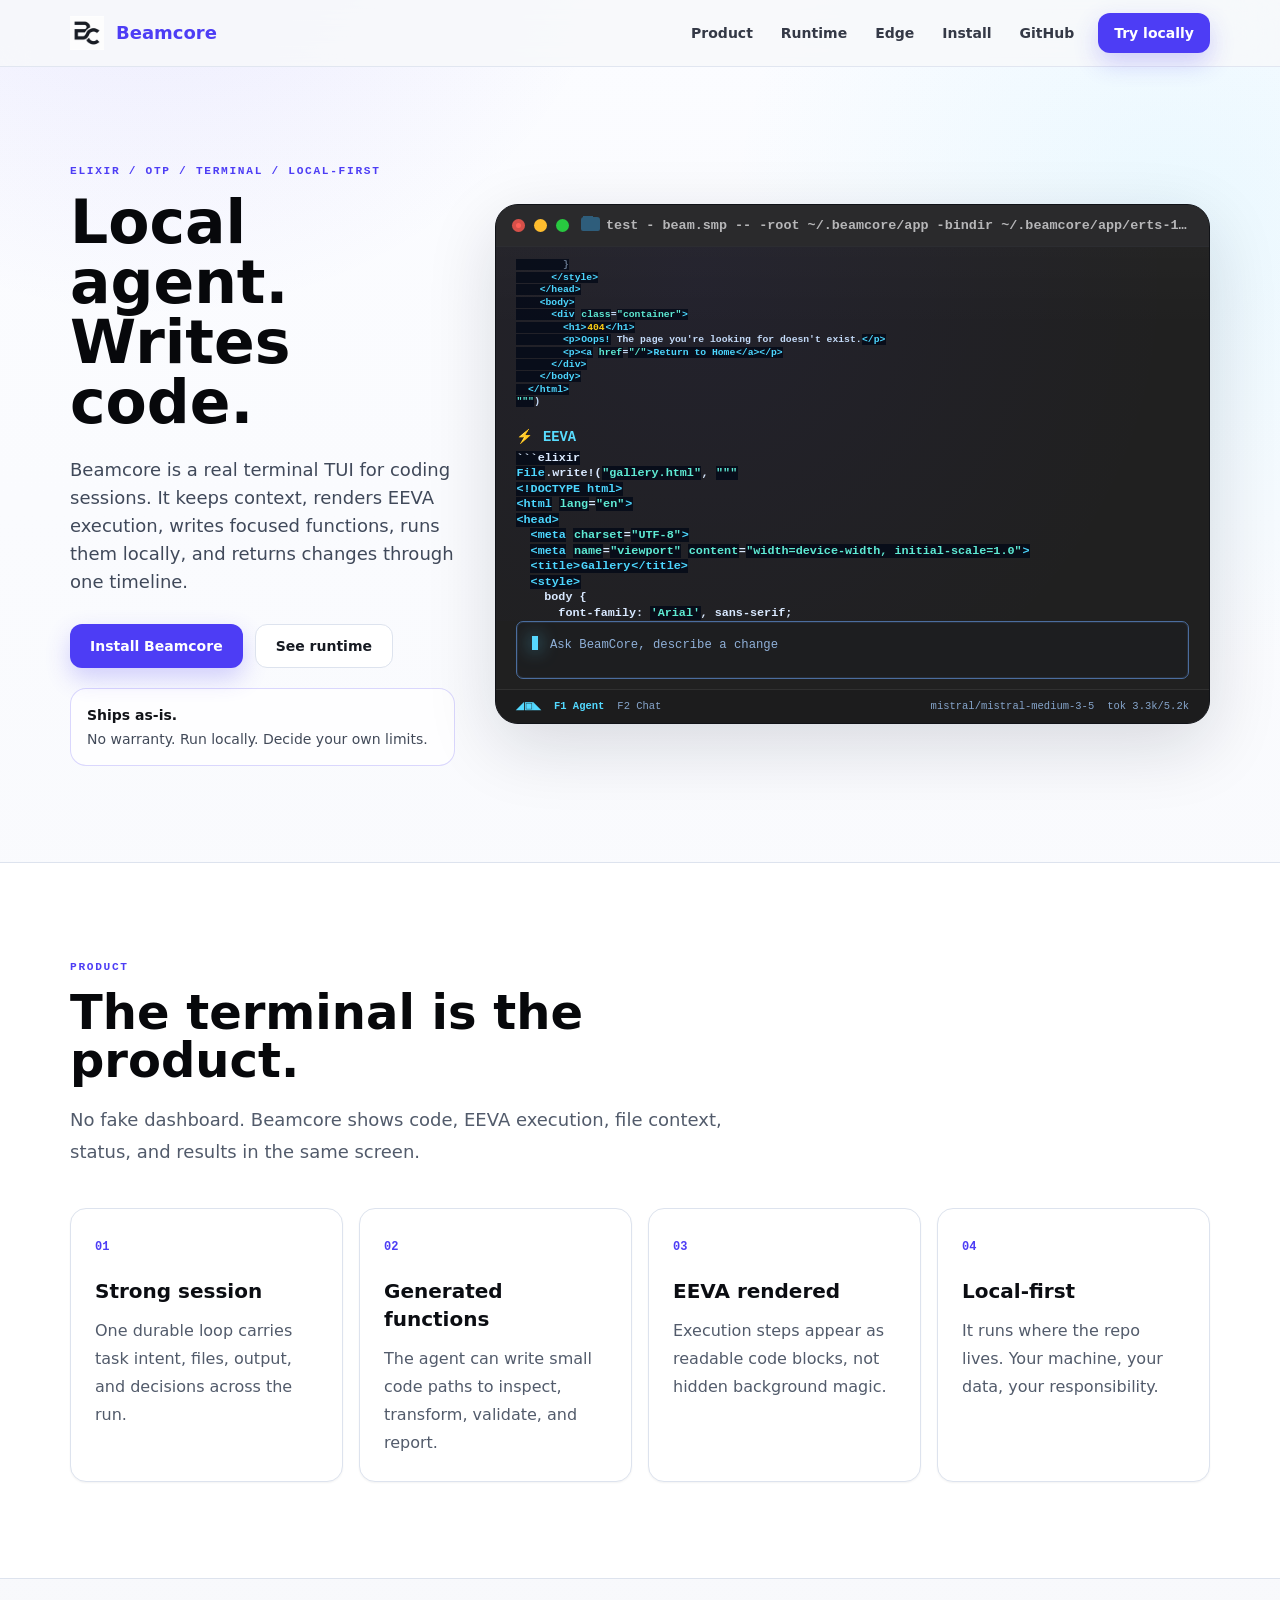
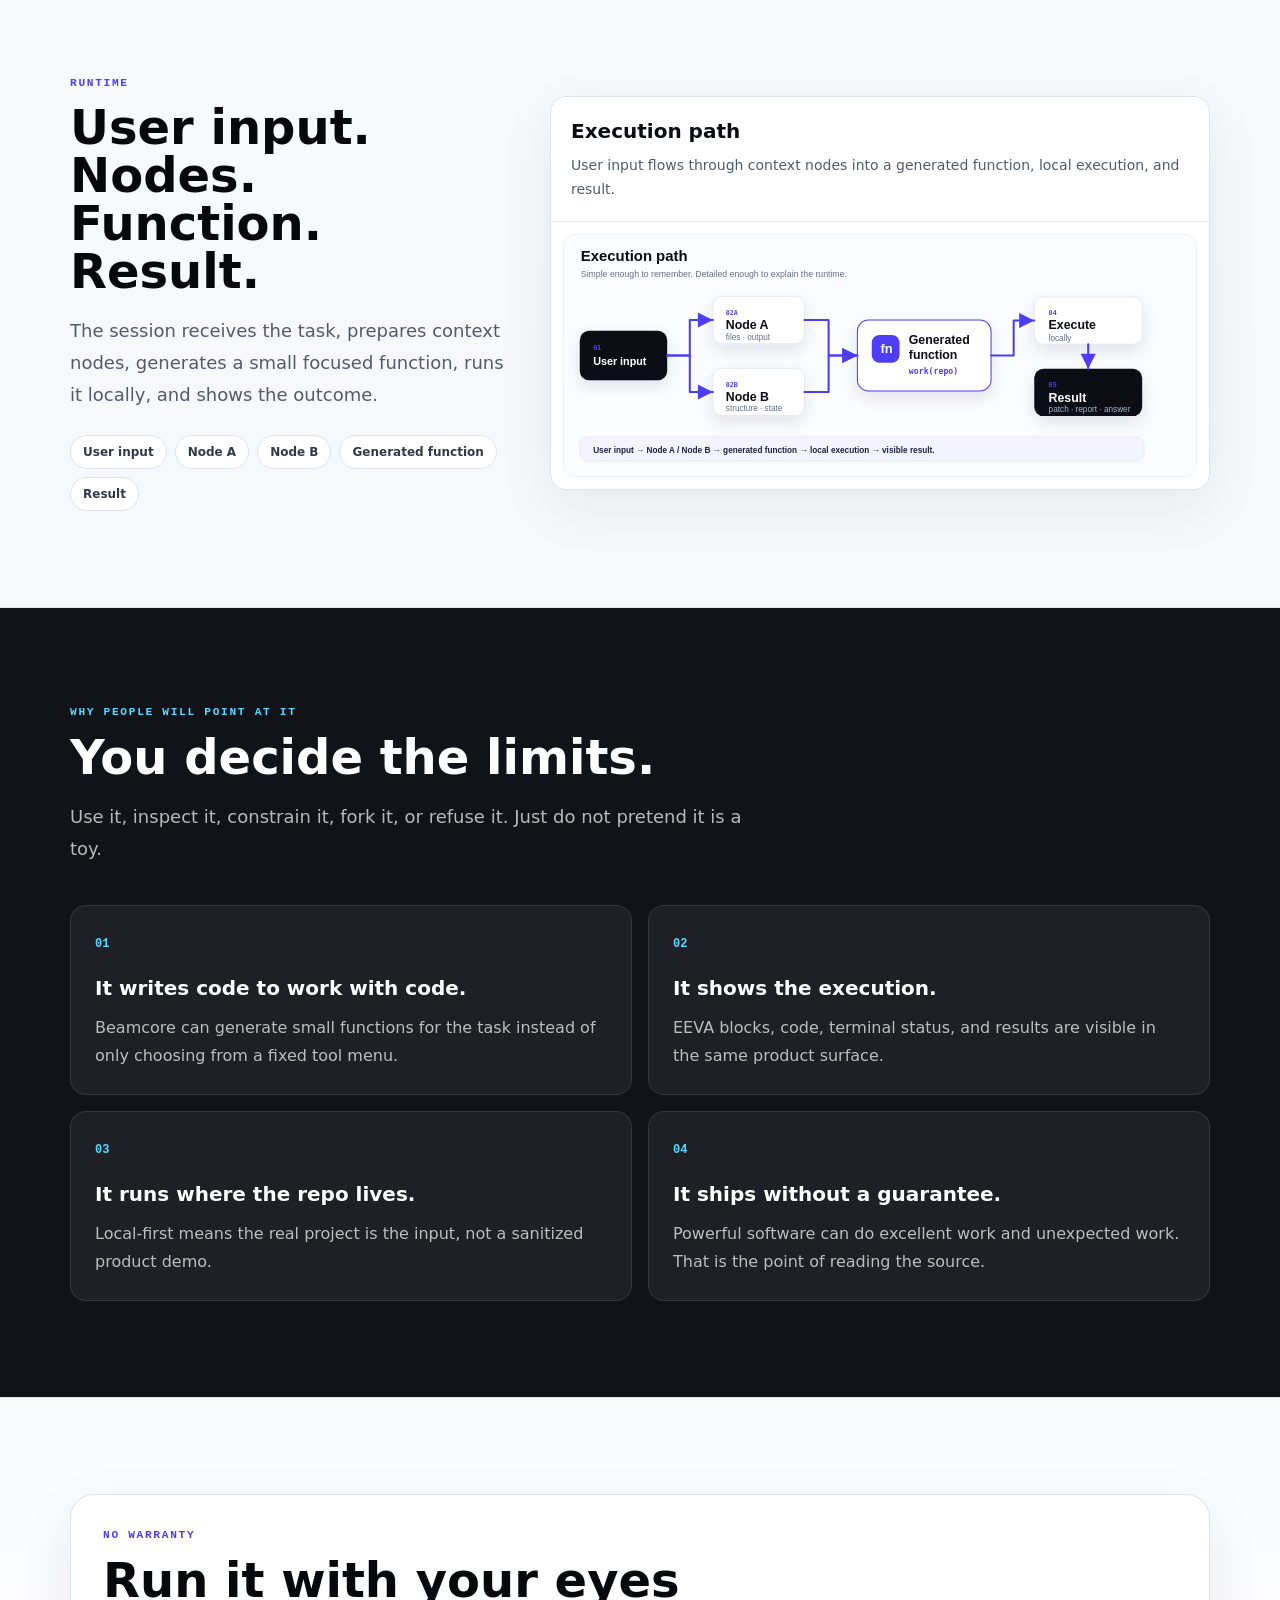
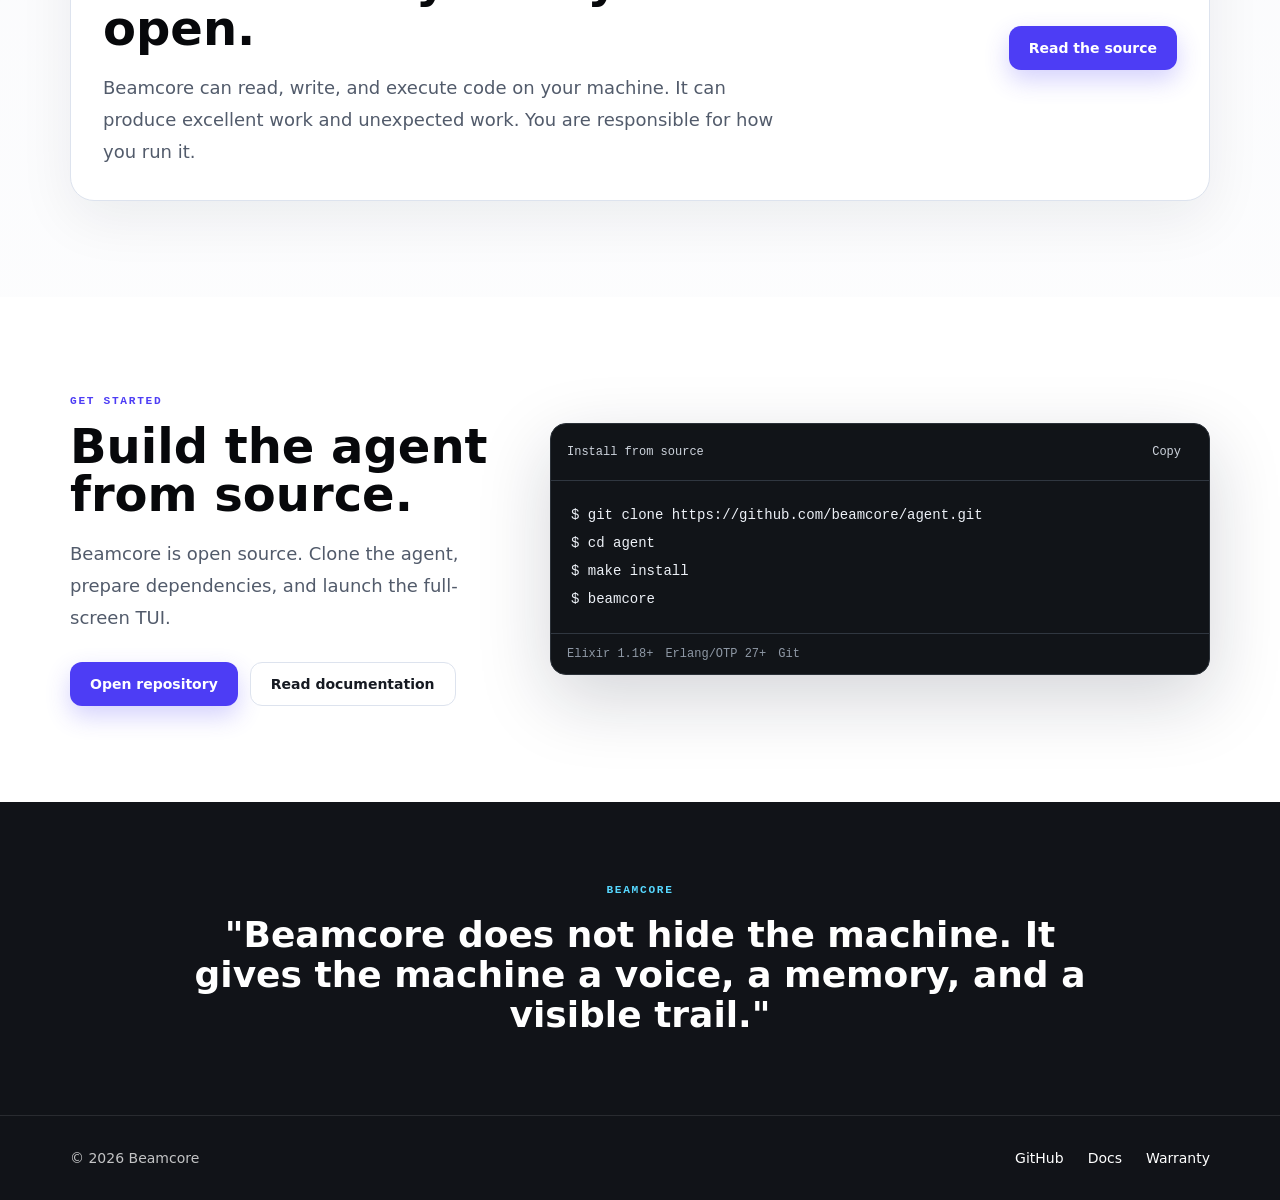
==== commit 34d59f05: "merged" ====
--- a/index.html
+++ b/index.html
@@ -1,473 +1,303 @@
 <!doctype html>
 <html lang="en" class="scroll-smooth no-js">
-
 <head>
   <meta charset="utf-8" />
   <meta name="viewport" content="width=device-width, initial-scale=1" />
-  <meta name="theme-color" content="#ffffff" />
-  <meta name="description"
-    content="Beamcore is an autonomous Elixir-native terminal agent with guarded tools, provider-neutral model routing, bounded research, and a persistent execution timeline." />
+  <meta name="theme-color" content="#f7f8fb" />
+  <meta name="description" content="Beamcore is a local-first Elixir terminal agent with a real TUI, a durable session, and generated function execution for coding work." />
+  <meta name="keywords" content="Beamcore, Elixir terminal agent, local coding agent, terminal AI agent, generated functions, code execution runtime, TUI agent, OTP agent" />
   <meta name="robots" content="index, follow, max-image-preview:large, max-snippet:-1, max-video-preview:-1" />
   <meta name="googlebot" content="index, follow, max-image-preview:large, max-snippet:-1, max-video-preview:-1" />
   <meta name="bingbot" content="index, follow, max-image-preview:large, max-snippet:-1, max-video-preview:-1" />
   <link rel="canonical" href="https://beamcore.dev/" />
   <link rel="sitemap" type="application/xml" href="https://beamcore.dev/sitemap.xml" />
+
   <meta property="og:type" content="website" />
   <meta property="og:url" content="https://beamcore.dev/" />
   <meta property="og:site_name" content="Beamcore" />
-  <meta property="og:title" content="Beamcore — Autonomous by default." />
-  <meta property="og:description"
-    content="An Elixir/OTP terminal agent that acts inside hard workspace boundaries while you control the execution timeline." />
+  <meta property="og:title" content="Beamcore - local coding agent" />
+  <meta property="og:description" content="A local-first Elixir terminal agent with a real TUI, durable session, and generated function execution." />
   <meta property="og:image" content="https://beamcore.dev/assets/img/beamcore-logo.png" />
   <meta property="og:image:alt" content="Beamcore logo" />
+
   <meta name="twitter:card" content="summary" />
   <meta name="twitter:url" content="https://beamcore.dev/" />
-  <meta name="twitter:title" content="Beamcore — Autonomous by default." />
-  <meta name="twitter:description"
-    content="Provider-neutral coding, chat, and bounded research from one terminal TUI." />
+  <meta name="twitter:title" content="Beamcore - local coding agent" />
+  <meta name="twitter:description" content="Elixir terminal agent. Real TUI. Generated functions. Local-first execution." />
   <meta name="twitter:image" content="https://beamcore.dev/assets/img/beamcore-logo.png" />
-  <title>Beamcore | Autonomous Elixir-native Agent</title>
+
+  <title>Beamcore | Local coding agent</title>
   <link rel="icon" type="image/png" href="./assets/img/favicon.png" />
   <link rel="manifest" href="./site.webmanifest" />
-  <link rel="preconnect" href="https://fonts.googleapis.com" />
-  <link rel="preconnect" href="https://fonts.gstatic.com" crossorigin />
-  <link
-    href="https://fonts.googleapis.com/css2?family=Hanken+Grotesk:wght@400;600;700;800&family=Inter:wght@400;500;600&family=JetBrains+Mono:wght@400;500;600&display=swap"
-    rel="stylesheet" />
-  <link href="https://fonts.googleapis.com/css2?family=Material+Symbols+Outlined:wght,FILL@100..700,0..1&display=swap"
-    rel="stylesheet" />
+  <link rel="stylesheet" href="./assets/css/styles.css" />
+  <script>document.documentElement.classList.remove('no-js'); document.documentElement.classList.add('js');</script>
+  <script src="./assets/js/main.js" defer></script>
+
   <script type="application/ld+json">
-    {
-      "@context": "https://schema.org",
-      "@type": "SoftwareApplication",
-      "name": "Beamcore",
-      "url": "https://beamcore.dev/",
-      "applicationCategory": "DeveloperApplication",
-      "operatingSystem": "Linux, macOS",
-      "description": "Autonomous Elixir-native terminal agent with guarded tools, provider-neutral model routing, bounded research, and a persistent execution timeline.",
-      "codeRepository": "https://github.com/beamcore/agent",
-      "image": "https://beamcore.dev/assets/img/beamcore-logo.png"
-    }
+  {
+    "@context": "https://schema.org",
+    "@type": "SoftwareApplication",
+    "name": "Beamcore",
+    "url": "https://beamcore.dev/",
+    "applicationCategory": "DeveloperApplication",
+    "operatingSystem": "macOS, Linux",
+    "programmingLanguage": "Elixir",
+    "description": "Local-first Elixir terminal agent with a real TUI, durable session, and generated function execution.",
+    "codeRepository": "https://github.com/beamcore/agent",
+    "license": "https://opensource.org/licenses/MIT",
+    "image": "https://beamcore.dev/assets/img/beamcore-logo.png"
+  }
   </script>
-  <script>document.documentElement.classList.remove('no-js'); document.documentElement.classList.add('js');</script>
-  <link rel="stylesheet" href="./assets/css/styles.css" />
-  <script src="./assets/js/main.js" defer></script>
 </head>
 
-<body class="bg-white text-[#191c1e] selection:bg-indigo-100 selection:text-indigo-950">
-  <a class="skip-link rounded-lg bg-black px-4 py-3 text-sm font-medium text-white" href="#main-content">Skip to
-    content</a>
-
-  <header class="fixed inset-x-0 top-0 z-50 border-b border-slate-200 bg-white/90 backdrop-blur-xl" data-header>
-    <nav class="site-shell flex h-16 items-center justify-between gap-6" aria-label="Primary navigation">
-      <a class="flex items-center gap-3 font-semibold text-black" href="#home" aria-label="Beamcore home">
-        <span
-          class="flex h-9 w-9 items-center justify-center overflow-hidden rounded-xl border border-slate-200 bg-white shadow-sm">
-          <img class="h-full w-full object-contain p-1" src="./assets/img/beamcore-logo.png" alt="" />
-        </span>
-        <span class="text-lg">Beamcore</span>
+<body class="min-w-[320px] bg-[radial-gradient(circle_at_12%_-4%,rgba(77,61,245,0.11),transparent_31rem),radial-gradient(circle_at_92%_5%,rgba(87,216,255,0.10),transparent_28rem),linear-gradient(180deg,#fbfcff_0%,#f7f8fb_46%,#fff_100%)] font-sans text-beam-ink antialiased selection:bg-violet-100 selection:text-violet-950">
+  <a class="fixed left-4 top-4 z-[100] -translate-y-[150%] rounded-full bg-[#111318] px-4 py-3 text-sm font-semibold text-white transition focus:translate-y-0" href="#main-content">Skip to content</a>
+
+  <header class="sticky top-0 z-50 border-b border-beam-line/85 bg-beam-paper/85 backdrop-blur-xl transition-shadow" data-header>
+    <nav class="mx-auto flex min-h-[66px] w-[min(1140px,calc(100%-40px))] items-center gap-6" aria-label="Primary navigation">
+      <a class="inline-flex items-center gap-3 text-lg font-extrabold tracking-normal text-beam-ink" href="#home" aria-label="Beamcore home">
+        <img class="h-[34px] w-[34px] object-contain" src="./assets/img/beamcore-logo.png" alt="" width="34" height="34" />
+        <span>Beamcore</span>
       </a>
 
-      <div class="hidden items-center gap-8 lg:flex">
-        <a class="nav-link" href="https://github.com/beamcore/agent/blob/main/README.md" target="_blank"
-          rel="noopener noreferrer">Documentation</a>
-        <a class="nav-link" href="https://github.com/beamcore" target="_blank" rel="noopener noreferrer">GitHub</a>
-        <a class="nav-link" href="https://discord.gg/VuyQ6hznp" target="_blank" rel="noopener noreferrer">Discord</a>
-      </div>
+      <button class="ml-auto inline-flex h-11 w-11 items-center justify-center rounded-xl border border-beam-line bg-white text-beam-ink lg:hidden" type="button" aria-label="Open navigation" aria-expanded="false" aria-controls="mobile-menu" data-menu-button>
+        <span class="flex flex-col gap-1.5" aria-hidden="true"><span class="block h-0.5 w-5 rounded bg-current"></span><span class="block h-0.5 w-5 rounded bg-current"></span><span class="block h-0.5 w-5 rounded bg-current"></span></span>
+      </button>
+
+      <div class="ml-auto hidden items-center gap-7 text-sm font-semibold text-[#343946] lg:flex" data-nav-links>
+        <a class="transition hover:text-beam-violet" href="#product">Product</a>
+        <a class="transition hover:text-beam-violet" href="#runtime">Runtime</a>
+        <a class="transition hover:text-beam-violet" href="#edge">Edge</a>
+        <a class="transition hover:text-beam-violet" href="#install">Install</a>
+        <a class="transition hover:text-beam-violet" href="https://github.com/beamcore/agent" target="_blank" rel="noopener noreferrer">GitHub</a>
+      </div>
+
+      <a class="hidden min-h-10 items-center justify-center rounded-xl bg-beam-violet px-4 text-sm font-bold text-white shadow-[0_10px_24px_rgba(77,61,245,.24)] transition hover:-translate-y-0.5 lg:inline-flex" href="#install">Try locally</a>
     </nav>
 
-    <div id="mobile-menu" class="mobile-menu border-t border-slate-200 bg-white/95 backdrop-blur-xl lg:hidden"
-      data-mobile-menu hidden>
-      <nav class="site-shell flex flex-col gap-2 py-4" aria-label="Mobile navigation">
-        <a class="mobile-nav-link" href="#product">Product</a>
-        <a class="mobile-nav-link" href="https://github.com/beamcore/agent/" target="_blank"
-          rel="noopener noreferrer">Documentation</a>
-        <a class="mobile-nav-link" href="https://github.com/beamcore" target="_blank"
-          rel="noopener noreferrer">GitHub</a>
-        <a class="mobile-nav-link" href="https://discord.gg/VuyQ6hznp" target="_blank"
-          rel="noopener noreferrer">Discord</a>
-        <a class="button-primary mt-2" href="#get-started">Run Beamcore</a>
-      </nav>
-    </div>
+    <nav id="mobile-menu" class="mx-auto hidden w-[min(1140px,calc(100%-40px))] flex-col gap-2 pb-4 text-sm font-semibold text-[#343946] lg:hidden" aria-label="Mobile navigation" data-mobile-menu>
+      <a class="rounded-xl px-3 py-3 hover:bg-white" href="#product">Product</a>
+      <a class="rounded-xl px-3 py-3 hover:bg-white" href="#runtime">Runtime</a>
+      <a class="rounded-xl px-3 py-3 hover:bg-white" href="#edge">Edge</a>
+      <a class="rounded-xl px-3 py-3 hover:bg-white" href="#install">Install</a>
+      <a class="rounded-xl px-3 py-3 hover:bg-white" href="https://github.com/beamcore/agent" target="_blank" rel="noopener noreferrer">GitHub</a>
+    </nav>
   </header>
 
-  <main id="main-content" class="pt-16">
-    <section id="home" class="hero-space mesh-bg relative overflow-hidden" aria-labelledby="hero-title">
-      <div class="absolute right-0 top-0 -z-10 hidden h-full w-1/2 opacity-[0.035] md:block grid-overlay"
-        aria-hidden="true"></div>
-      <div class="site-shell grid items-center gap-14 lg:grid-cols-[minmax(0,1fr)_minmax(28rem,0.85fr)] lg:gap-20">
+  <main id="main-content">
+    <section id="home" class="py-16 md:py-20 lg:py-24" aria-labelledby="hero-title">
+      <div class="mx-auto grid w-[min(1140px,calc(100%-40px))] items-center gap-10 lg:grid-cols-[minmax(0,.7fr)_minmax(0,1.3fr)]">
         <div data-reveal>
-          <h1 id="hero-title"
-            class="max-w-4xl font-headline text-5xl font-semibold leading-[1.02] tracking-[-0.045em] text-black sm:text-6xl xl:text-7xl">
-            Autonomous by default.
+          <p class="m-0 mb-3 font-mono text-[0.7rem] font-black uppercase tracking-[0.15em] text-beam-violet">Elixir / OTP / terminal / local-first</p>
+          <h1 id="hero-title" class="m-0 max-w-3xl text-4xl font-black leading-[1.02] tracking-normal text-[#07080b] sm:text-5xl lg:text-6xl">
+            Local agent.<br />Writes code.
           </h1>
-          <p class="mt-8 max-w-2xl text-lg leading-8 text-slate-700 sm:text-xl">
-            Beamcore is a terminal agent that can inspect, modify, test, chat, and research across real projects. It
-            acts inside hard workspace boundaries while you steer execution through an append-only timeline.
+          <p class="mt-6 max-w-lg text-base leading-7 text-[#40495a] sm:text-lg">
+            Beamcore is a real terminal TUI for coding sessions. It keeps context, renders EEVA execution, writes focused functions, runs them locally, and returns changes through one timeline.
           </p>
-          <div class="install-bar" data-reveal>
-            <span class="install-bar-prompt" aria-hidden="true">$</span>
-            <code class="install-bar-command"
-              id="hero-install-text">curl -fsSL https://beamcore.dev/install.sh | sh</code>
-            <button type="button" class="install-bar-copy" data-copy-button data-copy-target="hero-install-command"
-              aria-label="Copy install command">
-              <span class="material-symbols-outlined !text-[16px]" aria-hidden="true">content_copy</span>
-              <span data-copy-label>Copy</span>
-            </button>
-            <pre id="hero-install-command" hidden><code>curl -fsSL https://beamcore.dev/install.sh | sh</code></pre>
-          </div>
-
-          <dl class="mt-12 grid max-w-2xl grid-cols-1 gap-4 sm:grid-cols-3">
-            <div class="metric-card">
-              <dt>Focused modes</dt>
-              <dd>F1 · F2</dd>
+
+          <div class="mt-7 flex flex-wrap gap-3">
+            <a class="inline-flex min-h-11 items-center justify-center rounded-xl bg-beam-violet px-5 text-sm font-bold text-white shadow-[0_10px_24px_rgba(77,61,245,.24)] transition hover:-translate-y-0.5" href="#install">Install Beamcore</a>
+            <a class="inline-flex min-h-11 items-center justify-center rounded-xl border border-beam-line bg-white px-5 text-sm font-bold text-[#161a22] transition hover:-translate-y-0.5" href="#runtime">See runtime</a>
+          </div>
+
+          <aside class="mt-5 flex max-w-xl flex-wrap gap-x-3 gap-y-1 rounded-2xl border border-beam-violet/20 bg-white/75 p-4 text-sm text-[#424a59]" role="note">
+            <strong class="text-[#111318]">Ships as-is.</strong>
+            <span>No warranty. Run locally. Decide your own limits.</span>
+          </aside>
+        </div>
+
+        <figure class="terminal-card" aria-label="Beamcore TUI recreated in HTML" data-reveal>
+          <div class="terminal-window">
+            <div class="terminal-titlebar">
+              <div class="traffic" aria-hidden="true"><span></span><span></span><span></span></div>
+              <figcaption class="terminal-title"><span class="folder-dot"></span>test - beam.smp -- -root ~/.beamcore/app -bindir ~/.beamcore/app/erts-16.4/bin -prog...</figcaption>
             </div>
-            <div class="metric-card">
-              <dt>Runtime</dt>
-              <dd>Elixir / OTP</dd>
-            </div>
-            <div class="metric-card">
-              <dt>License</dt>
-              <dd>MIT</dd>
-            </div>
-          </dl>
-        </div>
-
-        <div class="terminal-shell" data-reveal aria-label="Beamcore terminal interface preview">
-          <div class="terminal-topbar">
-            <div class="flex items-center gap-2" aria-hidden="true">
-              <span class="terminal-dot"></span>
-              <span class="terminal-dot"></span>
-              <span class="terminal-dot"></span>
-            </div>
-            <span class="font-mono text-[11px] uppercase tracking-[0.18em] text-slate-500">Beamcore · workspace</span>
-          </div>
-          <div class="terminal-grid">
-            <div class="terminal-chat">
-              <p class="terminal-muted">F1 · DEV</p>
-              <p class="mt-5 text-sm leading-6 text-slate-700"><span class="text-black">›</span> Inspect the provider
-                routing and make local model failures visible in the TUI.</p>
-              <div class="mt-6 space-y-3 font-mono text-xs leading-5">
-                <p><span class="terminal-success">✓</span> workspace indexed</p>
-                <p><span class="terminal-success">✓</span> provider path traced</p>
-                <p><span class="terminal-accent">◆</span> validating targeted fix</p>
-              </div>
-              <div class="terminal-response mt-7">
-                <p class="font-mono text-[11px] uppercase tracking-[0.16em] text-slate-500">Agent</p>
-                <p class="mt-3 text-sm leading-6 text-slate-700">Root cause isolated. Applying the smallest safe change
-                  and preserving the current branch.</p>
+
+            <div class="terminal-screen">
+              <pre class="code-panel ghost"><code><span class="dim">        }</span>
+<span class="tag">      &lt;/style&gt;</span>
+<span class="tag">    &lt;/head&gt;</span>
+<span class="tag">    &lt;body&gt;</span>
+<span class="tag">      &lt;div</span> <span class="attr">class</span>=<span class="str">&quot;container&quot;</span><span class="tag">&gt;</span>
+<span class="tag">        &lt;h1&gt;</span><span class="warn">404</span><span class="tag">&lt;/h1&gt;</span>
+<span class="tag">        &lt;p&gt;</span><span class="accent">Oops!</span> The page you're looking for doesn't exist.<span class="tag">&lt;/p&gt;</span>
+<span class="tag">        &lt;p&gt;&lt;a</span> <span class="attr">href</span>=<span class="str">&quot;/&quot;</span><span class="tag">&gt;</span><span class="accent">Return to Home</span><span class="tag">&lt;/a&gt;&lt;/p&gt;</span>
+<span class="tag">      &lt;/div&gt;</span>
+<span class="tag">    &lt;/body&gt;</span>
+<span class="tag">  &lt;/html&gt;</span>
+<span class="str">&quot;&quot;&quot;</span>)</code></pre>
+
+              <div class="eeva-block">
+                <div class="eeva-label"><span aria-hidden="true">&#9889;</span><strong>EEVA</strong></div>
+                <pre class="code-panel"><code><span class="fence">```elixir</span>
+<span class="fn">File</span>.write!(<span class="str">&quot;gallery.html&quot;</span>, <span class="str">&quot;&quot;&quot;</span>
+<span class="tag">&lt;!DOCTYPE html&gt;</span>
+<span class="tag">&lt;html</span> <span class="attr">lang</span>=<span class="str">&quot;en&quot;</span><span class="tag">&gt;</span>
+<span class="tag">&lt;head&gt;</span>
+  <span class="tag">&lt;meta</span> <span class="attr">charset</span>=<span class="str">&quot;UTF-8&quot;</span><span class="tag">&gt;</span>
+  <span class="tag">&lt;meta</span> <span class="attr">name</span>=<span class="str">&quot;viewport&quot;</span> <span class="attr">content</span>=<span class="str">&quot;width=device-width, initial-scale=1.0&quot;</span><span class="tag">&gt;</span>
+  <span class="tag">&lt;title&gt;</span><span class="accent">Gallery</span><span class="tag">&lt;/title&gt;</span>
+  <span class="tag">&lt;style&gt;</span>
+    body {
+      font-family: <span class="str">'Arial'</span>, sans-serif;
+      background-color: <span class="comment">#f4f4f9</span>;
+<span class="cursor-row">      <span class="cursor-strip" aria-hidden="true"></span></span></code></pre>
               </div>
             </div>
-            <aside class="terminal-activity" aria-label="Timeline activity preview">
-              <p class="terminal-muted">ACTIVITY · TIMELINE</p>
-              <ol class="mt-5 space-y-4">
-                <li class="timeline-mini-item done"><span></span>
-                  <div><strong>Checkpoint saved</strong><small>branch-main</small></div>
-                </li>
-                <li class="timeline-mini-item done"><span></span>
-                  <div><strong>Provider call</strong><small>ollama / local</small></div>
-                </li>
-                <li class="timeline-mini-item running"><span></span>
-                  <div><strong>Validation</strong><small>tests running</small></div>
-                </li>
-              </ol>
-            </aside>
-          </div>
-          <div class="terminal-status">
-            <span>ᕕ(◢▣◣)ᕗ · F1: Dev · F2: Chat</span>
-            <span class="hidden sm:inline">branch-main · chk active</span>
-          </div>
-        </div>
-      </div>
-    </section>
-
-    <section id="product" class="section-space border-t border-slate-200 bg-white" aria-labelledby="product-title">
-      <div class="site-shell">
-        <div class="max-w-3xl" data-reveal>
-          <p class="eyebrow">PRODUCT PRINCIPLE</p>
-          <h2 id="product-title" class="section-title">Let the agent work. Intervene only when it matters.</h2>
-          <p class="section-lead">Beamcore is not an approval loop. Normal allowed actions run autonomously, while hard
-            runtime safety remains enforced by code.</p>
-        </div>
-
-        <ul class="mt-12 grid gap-6 lg:grid-cols-3" role="list">
-          <li data-reveal>
-            <article class="feature-card h-full">
-              <div class="feature-icon"><span class="material-symbols-outlined" aria-hidden="true">smart_toy</span>
-              </div>
-              <h3>Autonomous execution</h3>
-              <p>The agent researches, edits, validates, and self-corrects without asking for permission before every
-                normal tool call.</p>
-            </article>
-          </li>
-          <li data-reveal>
-            <article class="feature-card h-full">
-              <div class="feature-icon"><span class="material-symbols-outlined" aria-hidden="true">shield_lock</span>
-              </div>
-              <h3>Hard safety boundaries</h3>
-              <p>Workspace-bound paths, project policy, guarded tools, atomic writes, and no arbitrary shell exposed to
-                the model.</p>
-            </article>
-          </li>
-        </ul>
-      </div>
-    </section>
-
-    <section id="modes" class="section-space bg-slate-50" aria-labelledby="modes-title">
-      <div class="site-shell">
-        <div class="mx-auto max-w-3xl text-center" data-reveal>
-          <p class="eyebrow">THREE MODES · ONE TUI</p>
-          <h2 id="modes-title" class="section-title">Use the right execution model for the task.</h2>
-          <p class="section-lead mx-auto">Each mode resolves its own provider, model, context budget, tool depth, and
-            retry limits before the session starts.</p>
-        </div>
-
-        <div class="mt-12 grid gap-6 lg:grid-cols-3">
-          <article class="mode-card" data-reveal>
-            <div class="mode-header"><span class="mode-key">F1</span><span class="mode-name">Dev</span></div>
-            <h3>Full coding workflow</h3>
-            <p>Inspect a workspace, modify files, run guarded validation, delegate bounded sub-tasks, and reason across
-              project structure.</p>
-            <ul class="mode-list">
-              <li>Guarded file mutation</li>
-              <li>Workspace-aware discovery</li>
-              <li>Provider-specific scheduling</li>
-            </ul>
+
+            <div class="terminal-input">
+              <div class="input-box"><span class="input-caret"></span><span>Ask BeamCore, describe a change</span></div>
+            </div>
+
+            <div class="terminal-statusbar">
+              <span class="mascot">◢▣◣</span>
+              <span class="status-active">F1 Agent</span>
+              <span>F2 Chat</span>
+              <span class="status-spacer"></span>
+              <span>mistral/mistral-medium-3-5</span>
+              <span>tok 3.3k/5.2k</span>
+            </div>
+          </div>
+        </figure>
+      </div>
+    </section>
+
+    <section id="product" class="border-y border-beam-line bg-white py-16 md:py-24" aria-labelledby="product-title">
+      <div class="mx-auto w-[min(1140px,calc(100%-40px))]">
+        <div class="max-w-2xl" data-reveal>
+          <p class="mb-3 font-mono text-[0.7rem] font-black uppercase tracking-[0.15em] text-beam-violet">Product</p>
+          <h2 id="product-title" class="text-3xl font-black leading-tight tracking-normal text-[#07080b] sm:text-5xl">The terminal is the product.</h2>
+          <p class="mt-5 text-lg leading-8 text-beam-muted">No fake dashboard. Beamcore shows code, EEVA execution, file context, status, and results in the same screen.</p>
+        </div>
+
+        <div class="mt-10 grid gap-4 sm:grid-cols-2 lg:grid-cols-4">
+          <article class="rounded-2xl border border-beam-line bg-white p-6 shadow-sm" data-reveal>
+            <span class="font-mono text-xs font-bold text-beam-violet">01</span>
+            <h3 class="mt-5 text-xl font-bold">Strong session</h3>
+            <p class="mt-3 leading-7 text-beam-muted">One durable loop carries task intent, files, output, and decisions across the run.</p>
           </article>
-
-          <article class="mode-card" data-reveal>
-            <div class="mode-header"><span class="mode-key">F2</span><span class="mode-name">Chat</span></div>
-            <h3>Fast general assistance</h3>
-            <p>A concise chat path with a deliberately reduced tool surface. Useful when you need an answer, not a
-              coding loop.</p>
-            <ul class="mode-list">
-              <li>Independent model selection</li>
-              <li>Minimal context overhead</li>
-              <li>Optional web retrieval</li>
-            </ul>
+          <article class="rounded-2xl border border-beam-line bg-white p-6 shadow-sm" data-reveal>
+            <span class="font-mono text-xs font-bold text-beam-violet">02</span>
+            <h3 class="mt-5 text-xl font-bold">Generated functions</h3>
+            <p class="mt-3 leading-7 text-beam-muted">The agent can write small code paths to inspect, transform, validate, and report.</p>
           </article>
-
-          <article class="mode-card" data-reveal>
-            <div class="mode-header"><span class="mode-key">F3</span><span class="mode-name">Research</span></div>
-            <h3>Bounded local-first research</h3>
-            <p>Build a compact plan, gather targeted context, maintain a research index, compress findings, and stop at
-              useful checkpoints.</p>
-            <ul class="mode-list">
-              <li>Markdown-only research workspace</li>
-              <li>Context budget and compression</li>
-              <li>Bounded auto-continue loop</li>
-            </ul>
+          <article class="rounded-2xl border border-beam-line bg-white p-6 shadow-sm" data-reveal>
+            <span class="font-mono text-xs font-bold text-beam-violet">03</span>
+            <h3 class="mt-5 text-xl font-bold">EEVA rendered</h3>
+            <p class="mt-3 leading-7 text-beam-muted">Execution steps appear as readable code blocks, not hidden background magic.</p>
           </article>
-        </div>
-      </div>
-    </section>
-
-
-    <section id="architecture" class="section-space bg-slate-50" aria-labelledby="architecture-title">
-      <div class="site-shell">
-        <div class="mx-auto max-w-3xl text-center" data-reveal>
-          <p class="eyebrow">PARALLEL AGENTS · PROVIDER-NEUTRAL RUNTIME</p>
-          <h2 id="architecture-title" class="section-title">Three modes on one harness. Parallel agents when the task
-            needs them.</h2>
-          <p class="section-lead mx-auto">F1 Dev, F2 Chat, and F3 Research keep independent provider and model settings.
-            The same runtime can also coordinate multiple coding nodes through shared memory and durable OTP services.
-          </p>
-        </div>
-
-        <div class="architecture-explorer mt-10" data-reveal>
-          <div class="architecture-explorer-tabs" role="tablist" aria-label="Beamcore architecture diagrams">
-            <button class="architecture-tab is-active" type="button" role="tab" aria-selected="true"
-              aria-controls="diagram-parallel" id="tab-parallel" data-architecture-tab="parallel">
-              <span class="architecture-tab-index">01</span>
-              <span><strong>Parallel agents</strong><small>Two coding nodes, memory, and ledger</small></span>
-            </button>
-            <button class="architecture-tab" type="button" role="tab" aria-selected="false"
-              aria-controls="diagram-runtime" id="tab-runtime" data-architecture-tab="runtime">
-              <span class="architecture-tab-index">02</span>
-              <span><strong>Runtime routing</strong><small>F1, F2, F3, providers, tools, and OTP</small></span>
-            </button>
-          </div>
-
-          <div class="architecture-explorer-body">
-            <section class="architecture-panel is-active" id="diagram-parallel" role="tabpanel"
-              aria-labelledby="tab-parallel" data-architecture-panel="parallel">
-              <div class="architecture-panel-copy">
-                <p class="eyebrow">PARALLEL TOPOLOGY</p>
-                <h3>Agents coordinate through shared services.</h3>
-                <p>Independent coding nodes can work concurrently while memory and the central ledger preserve context,
-                  traceability, and reusable results.</p>
-              </div>
-              <div class="architecture-diagram-wrap">
-                <img src="./assets/diagrams/coding-harness.png"
-                  alt="Distributed Beamcore network with two coding agents, a central enterprise ledger, and memory services"
-                  loading="lazy" />
-              </div>
-            </section>
-
-            <section class="architecture-panel" id="diagram-runtime" role="tabpanel" aria-labelledby="tab-runtime"
-              data-architecture-panel="runtime" hidden>
-              <div class="architecture-panel-copy">
-                <p class="eyebrow">PROVIDER-NEUTRAL ROUTING</p>
-                <h3>The model provider changes. The harness does not.</h3>
-                <p>Mode settings resolve F1 Dev, F2 Chat, and F3 Research independently before routing work through
-                  guarded tools and supervised OTP state services.</p>
-              </div>
-              <div class="architecture-diagram-wrap architecture-diagram-wrap-runtime">
-                <img src="./assets/diagrams/provider-runtime.png"
-                  alt="Beamcore TUI routing F1 Dev, F2 Chat, and F3 Research through provider selection, guarded tools, and OTP services"
-                  loading="lazy" />
-              </div>
-            </section>
-          </div>
-
-          <div class="architecture-explorer-footer">
-            <p data-architecture-caption>Parallel agent topology</p>
-            <button class="diagram-expand" type="button" data-architecture-expand
-              aria-label="Open the current architecture diagram in a larger view">
-              <span class="material-symbols-outlined" aria-hidden="true">open_in_full</span>
-              Expand diagram
-            </button>
-          </div>
-        </div>
-
-        <div class="mt-10 grid gap-6 md:grid-cols-2 xl:grid-cols-4">
-          <article class="architecture-card" data-reveal><span class="material-symbols-outlined"
-              aria-hidden="true">account_tree</span>
-            <h3>Parallel topology</h3>
-            <p>Specialized nodes can work concurrently and synchronize through shared services.</p>
+          <article class="rounded-2xl border border-beam-line bg-white p-6 shadow-sm" data-reveal>
+            <span class="font-mono text-xs font-bold text-beam-violet">04</span>
+            <h3 class="mt-5 text-xl font-bold">Local-first</h3>
+            <p class="mt-3 leading-7 text-beam-muted">It runs where the repo lives. Your machine, your data, your responsibility.</p>
           </article>
-          <article class="architecture-card" data-reveal><span class="material-symbols-outlined"
-              aria-hidden="true">route</span>
-            <h3>Per-mode routing</h3>
-            <p>F1, F2, and F3 resolve separate provider, model, budget, and retry settings.</p>
-          </article>
-          <article class="architecture-card" data-reveal><span class="material-symbols-outlined"
-              aria-hidden="true">memory</span>
-            <h3>OTP ownership</h3>
-            <p>Supervised memory, ledger, health probes, queues, and workers keep sessions durable.</p>
-          </article>
-          <article class="architecture-card" data-reveal><span class="material-symbols-outlined"
-              aria-hidden="true">speed</span>
-            <h3>Local-aware execution</h3>
-            <p>Ollama and other local endpoints receive bounded provider-specific timeouts without duplicate retries.
-            </p>
-          </article>
-        </div>
-      </div>
-    </section>
-
-    <section id="safety" class="section-space border-y border-slate-200 bg-white" aria-labelledby="safety-title">
-      <div class="site-shell grid gap-12 lg:grid-cols-[minmax(0,0.85fr)_minmax(0,1.15fr)] lg:items-start lg:gap-20">
+        </div>
+      </div>
+    </section>
+
+    <section id="runtime" class="py-16 md:py-24" aria-labelledby="runtime-title">
+      <div class="mx-auto grid w-[min(1140px,calc(100%-40px))] items-center gap-10 lg:grid-cols-[0.8fr_1.2fr]">
         <div data-reveal>
-          <p class="eyebrow">GUARDED AUTONOMY</p>
-          <h2 id="safety-title" class="section-title">Freedom inside explicit boundaries.</h2>
-          <p class="mt-6 text-lg leading-8 text-slate-700">Beamcore separates initiative from privilege. The agent can
-            act directly, but it cannot silently escape the selected workspace or bypass runtime policy.</p>
-        </div>
-
-        <div class="safety-grid">
-          <article class="safety-item" data-reveal>
-            <h3>Path safety</h3>
-            <p>Absolute paths, traversal, and symlink escapes are rejected before filesystem access.</p>
-          </article>
-          <article class="safety-item" data-reveal>
-            <h3>Atomic mutation</h3>
-            <p>Exact edit operations support checksums, dry runs, atomic writes, verification, and structured diffs.</p>
-          </article>
-          <article class="safety-item" data-reveal>
-            <h3>Project policy</h3>
-            <p>Repository policy can constrain tools, commands, networks, and write paths at runtime.</p>
-          </article>
-          <article class="safety-item" data-reveal>
-            <h3>Bounded helpers</h3>
-            <p>Optional local context helpers receive read-only tools and cannot mutate, recurse, or use the network.
-            </p>
-          </article>
-        </div>
-      </div>
-    </section>
-
-    <section id="get-started" class="section-space bg-white" aria-labelledby="get-started-title">
-      <div class="site-shell grid gap-10 lg:grid-cols-[minmax(0,0.8fr)_minmax(30rem,1.2fr)] lg:items-center lg:gap-20">
-        <div data-reveal>
-          <p class="eyebrow">GET STARTED</p>
-          <h2 id="get-started-title" class="section-title">Build the agent from source.</h2>
-          <p class="mt-6 text-lg leading-8 text-slate-700">Beamcore is open source under AGPL-3.0. Clone the agent,
-            prepare dependencies, and launch the full-screen TUI.</p>
-          <div class="mt-8 flex flex-col gap-4 sm:flex-row">
-            <a class="button-primary" href="https://github.com/beamcore/" target="_blank" rel="noopener noreferrer">Open
-              repository</a>
-            <a class="button-secondary" href="https://github.com/beamcore/" target="_blank"
-              rel="noopener noreferrer">Read documentation</a>
-          </div>
-        </div>
-
-        <div class="code-panel" data-reveal>
-          <div class="code-panel-header">
+          <p class="mb-3 font-mono text-[0.7rem] font-black uppercase tracking-[0.15em] text-beam-violet">Runtime</p>
+          <h2 id="runtime-title" class="text-3xl font-black leading-tight tracking-normal text-[#07080b] sm:text-5xl">User input. Nodes. Function. Result.</h2>
+          <p class="mt-5 text-lg leading-8 text-beam-muted">The session receives the task, prepares context nodes, generates a small focused function, runs it locally, and shows the outcome.</p>
+          <div class="mt-6 flex flex-wrap gap-2 text-xs font-bold text-[#343946]" aria-label="Runtime legend">
+            <span class="rounded-full border border-beam-line bg-white px-3 py-2">User input</span>
+            <span class="rounded-full border border-beam-line bg-white px-3 py-2">Node A</span>
+            <span class="rounded-full border border-beam-line bg-white px-3 py-2">Node B</span>
+            <span class="rounded-full border border-beam-line bg-white px-3 py-2">Generated function</span>
+            <span class="rounded-full border border-beam-line bg-white px-3 py-2">Result</span>
+          </div>
+        </div>
+
+        <article class="overflow-hidden rounded-2xl border border-beam-line bg-white shadow-[0_18px_56px_rgba(15,23,42,.07)]" data-reveal>
+          <div class="border-b border-beam-line p-5">
+            <h3 class="text-xl font-bold">Execution path</h3>
+            <p class="mt-2 text-sm leading-6 text-beam-muted">User input flows through context nodes into a generated function, local execution, and result.</p>
+          </div>
+          <img class="w-full" src="./assets/diagrams/session-execution-contour.svg" alt="User input flows to node A and node B, then into a generated function, local execution, and result" loading="lazy" />
+        </article>
+      </div>
+    </section>
+
+    <section id="edge" class="border-y border-beam-line bg-[#111318] py-16 text-white md:py-24" aria-labelledby="edge-title">
+      <div class="mx-auto w-[min(1140px,calc(100%-40px))]">
+        <div class="max-w-2xl" data-reveal>
+          <p class="mb-3 font-mono text-[0.7rem] font-black uppercase tracking-[0.15em] text-beam-cyan">Why people will point at it</p>
+          <h2 id="edge-title" class="text-3xl font-black leading-tight tracking-normal sm:text-5xl">You decide the limits.</h2>
+          <p class="mt-5 text-lg leading-8 text-white/70">Use it, inspect it, constrain it, fork it, or refuse it. Just do not pretend it is a toy.</p>
+        </div>
+
+        <div class="mt-10 grid gap-4 md:grid-cols-2">
+          <article class="rounded-2xl border border-white/10 bg-white/[0.06] p-6" data-reveal><span class="font-mono text-xs font-bold text-beam-cyan">01</span><h3 class="mt-5 text-xl font-bold">It writes code to work with code.</h3><p class="mt-3 leading-7 text-white/70">Beamcore can generate small functions for the task instead of only choosing from a fixed tool menu.</p></article>
+          <article class="rounded-2xl border border-white/10 bg-white/[0.06] p-6" data-reveal><span class="font-mono text-xs font-bold text-beam-cyan">02</span><h3 class="mt-5 text-xl font-bold">It shows the execution.</h3><p class="mt-3 leading-7 text-white/70">EEVA blocks, code, terminal status, and results are visible in the same product surface.</p></article>
+          <article class="rounded-2xl border border-white/10 bg-white/[0.06] p-6" data-reveal><span class="font-mono text-xs font-bold text-beam-cyan">03</span><h3 class="mt-5 text-xl font-bold">It runs where the repo lives.</h3><p class="mt-3 leading-7 text-white/70">Local-first means the real project is the input, not a sanitized product demo.</p></article>
+          <article class="rounded-2xl border border-white/10 bg-white/[0.06] p-6" data-reveal><span class="font-mono text-xs font-bold text-beam-cyan">04</span><h3 class="mt-5 text-xl font-bold">It ships without a guarantee.</h3><p class="mt-3 leading-7 text-white/70">Powerful software can do excellent work and unexpected work. That is the point of reading the source.</p></article>
+        </div>
+      </div>
+    </section>
+
+    <section id="warranty" class="py-16 md:py-24" aria-labelledby="warranty-title">
+      <div class="mx-auto flex w-[min(1140px,calc(100%-40px))] flex-col justify-between gap-8 rounded-3xl border border-beam-line bg-white p-8 shadow-[0_18px_56px_rgba(15,23,42,.07)] md:flex-row md:items-center" data-reveal>
+        <div class="max-w-2xl">
+          <p class="mb-3 font-mono text-[0.7rem] font-black uppercase tracking-[0.15em] text-beam-violet">No warranty</p>
+          <h2 id="warranty-title" class="text-3xl font-black leading-tight tracking-normal text-[#07080b] sm:text-5xl">Run it with your eyes open.</h2>
+          <p class="mt-5 text-lg leading-8 text-beam-muted">Beamcore can read, write, and execute code on your machine. It can produce excellent work and unexpected work. You are responsible for how you run it.</p>
+        </div>
+        <a class="inline-flex min-h-11 shrink-0 items-center justify-center rounded-xl bg-beam-violet px-5 text-sm font-bold text-white shadow-[0_10px_24px_rgba(77,61,245,.24)] transition hover:-translate-y-0.5" href="https://github.com/beamcore/agent" target="_blank" rel="noopener noreferrer">Read the source</a>
+      </div>
+    </section>
+
+    <section id="install" class="bg-white py-16 md:py-24" aria-labelledby="install-title">
+      <div class="mx-auto grid w-[min(1140px,calc(100%-40px))] items-center gap-10 lg:grid-cols-[0.8fr_1.2fr]" data-reveal>
+        <div>
+          <p class="mb-3 font-mono text-[0.7rem] font-black uppercase tracking-[0.15em] text-beam-violet">Get started</p>
+          <h2 id="install-title" class="text-3xl font-black leading-tight tracking-normal text-[#07080b] sm:text-5xl">Build the agent from source.</h2>
+          <p class="mt-5 text-lg leading-8 text-beam-muted">Beamcore is open source. Clone the agent, prepare dependencies, and launch the full-screen TUI.</p>
+          <div class="mt-7 flex flex-wrap gap-3">
+            <a class="inline-flex min-h-11 items-center justify-center rounded-xl bg-beam-violet px-5 text-sm font-bold text-white shadow-[0_10px_24px_rgba(77,61,245,.24)] transition hover:-translate-y-0.5" href="https://github.com/beamcore/agent" target="_blank" rel="noopener noreferrer">Open repository</a>
+            <a class="inline-flex min-h-11 items-center justify-center rounded-xl border border-beam-line bg-white px-5 text-sm font-bold text-[#161a22] transition hover:-translate-y-0.5" href="https://github.com/beamcore/agent/blob/main/README.md" target="_blank" rel="noopener noreferrer">Read documentation</a>
+          </div>
+        </div>
+
+        <article class="overflow-hidden rounded-2xl border border-[#2b3138] bg-[#111418] shadow-[0_24px_72px_rgba(15,23,42,.18)]" aria-label="Install from source commands">
+          <div class="flex items-center justify-between gap-4 border-b border-[#303740] px-4 py-3 font-mono text-xs text-[#cdd3dc]">
             <span>Install from source</span>
-            <button type="button" class="copy-button" data-copy-button data-copy-target="install-command"
-              aria-label="Copy installation commands">
-              <span class="material-symbols-outlined !text-[17px]" aria-hidden="true">content_copy</span>
-              <span data-copy-label>Copy</span>
-            </button>
-          </div>
-          <pre id="install-command"><code><span class="code-muted">$</span> git clone https://github.com/beamcore/beamcore.git
-<span class="code-muted">$</span> cd beamcore
-<span class="code-muted">$</span> make install
-<span class="code-muted">$</span> beamcore</code></pre>
-          <div class="code-panel-footer">
-            <span>Elixir 1.12+</span><span>Erlang/OTP 24+</span><span>Git</span>
-          </div>
-        </div>
-      </div>
-    </section>
-
-    <section class="pb-20 sm:pb-24" aria-label="Beamcore call to action">
-      <div class="site-shell">
-        <div class="final-cta" data-reveal>
-          <div>
-            <p class="font-mono text-xs font-semibold uppercase tracking-[0.2em] text-indigo-200">BEAMCORE AGENT</p>
-            <h2 class="mt-4 font-headline text-3xl font-semibold tracking-[-0.025em] text-white sm:text-4xl">Give the
-              agent a goal. Keep control of the timeline.</h2>
-          </div>
-          <div class="flex flex-col gap-3 sm:flex-row">
-            <a class="button-light" href="https://github.com/beamcore/" target="_blank" rel="noopener noreferrer">View
-              on GitHub</a>
-            <a class="button-dark-outline" href="https://discord.gg/VuyQ6hznp" target="_blank"
-              rel="noopener noreferrer">Join Discord</a>
-          </div>
-        </div>
+            <button class="rounded-lg px-3 py-2 text-[#cdd3dc] transition hover:bg-[#252b32] hover:text-white" type="button" data-copy-button data-copy-target="cmd-source"><span data-copy-label>Copy</span></button>
+          </div>
+          <pre class="overflow-x-auto p-5 font-mono text-sm leading-7 text-[#edf1f7]"><code id="cmd-source">$ git clone https://github.com/beamcore/agent.git
+$ cd agent
+$ make install
+$ beamcore</code></pre>
+          <div class="flex flex-wrap gap-3 border-t border-[#303740] px-4 py-3 font-mono text-xs text-[#8f99a6]">
+            <span>Elixir 1.18+</span>
+            <span>Erlang/OTP 27+</span>
+            <span>Git</span>
+          </div>
+        </article>
+      </div>
+    </section>
+
+    <section class="bg-[#111318] px-5 py-16 text-white md:py-20" aria-labelledby="beamcore-quote-title">
+      <div class="mx-auto w-full max-w-4xl text-center" data-reveal>
+        <p id="beamcore-quote-title" class="mb-4 font-mono text-[0.7rem] font-black uppercase tracking-[0.15em] text-beam-cyan">Beamcore</p>
+        <blockquote class="text-2xl font-black leading-tight tracking-normal sm:text-4xl">
+          "Beamcore does not hide the machine. It gives the machine a voice, a memory, and a visible trail."
+        </blockquote>
       </div>
     </section>
   </main>
 
-  <footer class="border-t border-slate-200 bg-white" aria-labelledby="footer-title">
-    <div class="site-shell flex flex-col gap-8 py-9 md:flex-row md:items-center md:justify-between">
-      <div>
-        <h2 id="footer-title" class="font-headline text-xl font-semibold text-black">Beamcore</h2>
-        <p class="mt-2 text-sm text-slate-700">© 2026 Beamcore. Autonomous infrastructure on Elixir/OTP.</p>
-      </div>
-      <nav class="flex flex-wrap gap-x-8 gap-y-3" aria-label="Footer navigation">
-        <a class="footer-link" href="https://github.com/beamcore/" target="_blank"
-          rel="noopener noreferrer">Documentation</a>
-        <a class="footer-link" href="https://github.com/beamcore" target="_blank" rel="noopener noreferrer">GitHub</a>
-        <a class="footer-link" href="https://github.com/beamcore/agent/issues" target="_blank"
-          rel="noopener noreferrer">Issues</a>
-        <a class="footer-link" href="https://discord.gg/VuyQ6hznp" target="_blank" rel="noopener noreferrer">Discord</a>
+  <footer class="border-t border-white/10 bg-[#111318]">
+    <div class="mx-auto flex w-[min(1140px,calc(100%-40px))] flex-col gap-5 py-8 text-sm text-white/75 md:flex-row md:items-center md:justify-between">
+      <span>© 2026 Beamcore</span>
+      <nav class="flex flex-wrap gap-x-6 gap-y-2" aria-label="Footer navigation">
+        <a class="text-white transition hover:text-beam-cyan" href="https://github.com/beamcore/agent" target="_blank" rel="noopener noreferrer">GitHub</a>
+        <a class="text-white transition hover:text-beam-cyan" href="https://github.com/beamcore/agent/blob/main/README.md" target="_blank" rel="noopener noreferrer">Docs</a>
+        <a class="text-white transition hover:text-beam-cyan" href="#warranty">Warranty</a>
       </nav>
     </div>
   </footer>
-  <dialog class="diagram-dialog" data-diagram-dialog aria-label="Expanded architecture diagram">
-    <div class="diagram-dialog-toolbar">
-      <span data-diagram-dialog-title>Architecture diagram</span>
-      <button type="button" class="diagram-dialog-close" data-diagram-close aria-label="Close expanded diagram">
-        <span class="material-symbols-outlined" aria-hidden="true">close</span>
-      </button>
-    </div>
-    <div class="diagram-dialog-body">
-      <img data-diagram-dialog-image src="" alt="" />
-    </div>
-  </dialog>
 </body>
-
-</html>+</html>
--- a/assets/css/styles.css
+++ b/assets/css/styles.css
@@ -0,0 +1 @@
+*,:after,:before{--tw-border-spacing-x:0;--tw-border-spacing-y:0;--tw-translate-x:0;--tw-translate-y:0;--tw-rotate:0;--tw-skew-x:0;--tw-skew-y:0;--tw-scale-x:1;--tw-scale-y:1;--tw-pan-x: ;--tw-pan-y: ;--tw-pinch-zoom: ;--tw-scroll-snap-strictness:proximity;--tw-gradient-from-position: ;--tw-gradient-via-position: ;--tw-gradient-to-position: ;--tw-ordinal: ;--tw-slashed-zero: ;--tw-numeric-figure: ;--tw-numeric-spacing: ;--tw-numeric-fraction: ;--tw-ring-inset: ;--tw-ring-offset-width:0px;--tw-ring-offset-color:#fff;--tw-ring-color:rgba(59,130,246,.5);--tw-ring-offset-shadow:0 0 #0000;--tw-ring-shadow:0 0 #0000;--tw-shadow:0 0 #0000;--tw-shadow-colored:0 0 #0000;--tw-blur: ;--tw-brightness: ;--tw-contrast: ;--tw-grayscale: ;--tw-hue-rotate: ;--tw-invert: ;--tw-saturate: ;--tw-sepia: ;--tw-drop-shadow: ;--tw-backdrop-blur: ;--tw-backdrop-brightness: ;--tw-backdrop-contrast: ;--tw-backdrop-grayscale: ;--tw-backdrop-hue-rotate: ;--tw-backdrop-invert: ;--tw-backdrop-opacity: ;--tw-backdrop-saturate: ;--tw-backdrop-sepia: ;--tw-contain-size: ;--tw-contain-layout: ;--tw-contain-paint: ;--tw-contain-style: }::backdrop{--tw-border-spacing-x:0;--tw-border-spacing-y:0;--tw-translate-x:0;--tw-translate-y:0;--tw-rotate:0;--tw-skew-x:0;--tw-skew-y:0;--tw-scale-x:1;--tw-scale-y:1;--tw-pan-x: ;--tw-pan-y: ;--tw-pinch-zoom: ;--tw-scroll-snap-strictness:proximity;--tw-gradient-from-position: ;--tw-gradient-via-position: ;--tw-gradient-to-position: ;--tw-ordinal: ;--tw-slashed-zero: ;--tw-numeric-figure: ;--tw-numeric-spacing: ;--tw-numeric-fraction: ;--tw-ring-inset: ;--tw-ring-offset-width:0px;--tw-ring-offset-color:#fff;--tw-ring-color:rgba(59,130,246,.5);--tw-ring-offset-shadow:0 0 #0000;--tw-ring-shadow:0 0 #0000;--tw-shadow:0 0 #0000;--tw-shadow-colored:0 0 #0000;--tw-blur: ;--tw-brightness: ;--tw-contrast: ;--tw-grayscale: ;--tw-hue-rotate: ;--tw-invert: ;--tw-saturate: ;--tw-sepia: ;--tw-drop-shadow: ;--tw-backdrop-blur: ;--tw-backdrop-brightness: ;--tw-backdrop-contrast: ;--tw-backdrop-grayscale: ;--tw-backdrop-hue-rotate: ;--tw-backdrop-invert: ;--tw-backdrop-opacity: ;--tw-backdrop-saturate: ;--tw-backdrop-sepia: ;--tw-contain-size: ;--tw-contain-layout: ;--tw-contain-paint: ;--tw-contain-style: }/*! tailwindcss v3.4.17 | MIT License | https://tailwindcss.com*/*,:after,:before{box-sizing:border-box;border:0 solid #e5e7eb}:after,:before{--tw-content:""}:host,html{line-height:1.5;-webkit-text-size-adjust:100%;-moz-tab-size:4;-o-tab-size:4;tab-size:4;font-family:Inter,ui-sans-serif,system-ui,-apple-system,BlinkMacSystemFont,Segoe UI,sans-serif;font-feature-settings:normal;font-variation-settings:normal;-webkit-tap-highlight-color:transparent}body{margin:0;line-height:inherit}hr{height:0;color:inherit;border-top-width:1px}abbr:where([title]){-webkit-text-decoration:underline dotted;text-decoration:underline dotted}h1,h2,h3,h4,h5,h6{font-size:inherit;font-weight:inherit}a{color:inherit;text-decoration:inherit}b,strong{font-weight:bolder}code,kbd,pre,samp{font-family:ui-monospace,SFMono-Regular,Menlo,Monaco,Consolas,monospace;font-feature-settings:normal;font-variation-settings:normal;font-size:1em}small{font-size:80%}sub,sup{font-size:75%;line-height:0;position:relative;vertical-align:baseline}sub{bottom:-.25em}sup{top:-.5em}table{text-indent:0;border-color:inherit;border-collapse:collapse}button,input,optgroup,select,textarea{font-family:inherit;font-feature-settings:inherit;font-variation-settings:inherit;font-size:100%;font-weight:inherit;line-height:inherit;letter-spacing:inherit;color:inherit;margin:0;padding:0}button,select{text-transform:none}button,input:where([type=button]),input:where([type=reset]),input:where([type=submit]){-webkit-appearance:button;background-color:transparent;background-image:none}:-moz-focusring{outline:auto}:-moz-ui-invalid{box-shadow:none}progress{vertical-align:baseline}::-webkit-inner-spin-button,::-webkit-outer-spin-button{height:auto}[type=search]{-webkit-appearance:textfield;outline-offset:-2px}::-webkit-search-decoration{-webkit-appearance:none}::-webkit-file-upload-button{-webkit-appearance:button;font:inherit}summary{display:list-item}blockquote,dd,dl,figure,h1,h2,h3,h4,h5,h6,hr,p,pre{margin:0}fieldset{margin:0}fieldset,legend{padding:0}menu,ol,ul{list-style:none;margin:0;padding:0}dialog{padding:0}textarea{resize:vertical}input::-moz-placeholder,textarea::-moz-placeholder{opacity:1;color:#9ca3af}input::placeholder,textarea::placeholder{opacity:1;color:#9ca3af}[role=button],button{cursor:pointer}:disabled{cursor:default}audio,canvas,embed,iframe,img,object,svg,video{display:block;vertical-align:middle}img,video{max-width:100%;height:auto}[hidden]:where(:not([hidden=until-found])){display:none}.container{width:100%}@media (min-width:640px){.container{max-width:640px}}@media (min-width:768px){.container{max-width:768px}}@media (min-width:1024px){.container{max-width:1024px}}@media (min-width:1280px){.container{max-width:1280px}}@media (min-width:1536px){.container{max-width:1536px}}.visible{visibility:visible}.fixed{position:fixed}.sticky{position:sticky}.left-4{left:1rem}.top-0{top:0}.top-4{top:1rem}.z-50{z-index:50}.z-\[100\]{z-index:100}.m-0{margin:0}.mx-auto{margin-left:auto;margin-right:auto}.mb-3{margin-bottom:.75rem}.mb-4{margin-bottom:1rem}.ml-auto{margin-left:auto}.mt-10{margin-top:2.5rem}.mt-2{margin-top:.5rem}.mt-3{margin-top:.75rem}.mt-5{margin-top:1.25rem}.mt-6{margin-top:1.5rem}.mt-7{margin-top:1.75rem}.block{display:block}.flex{display:flex}.inline-flex{display:inline-flex}.grid{display:grid}.hidden{display:none}.h-0\.5{height:.125rem}.h-11{height:2.75rem}.h-\[34px\]{height:34px}.min-h-10{min-height:2.5rem}.min-h-11{min-height:2.75rem}.min-h-\[66px\]{min-height:66px}.min-h-dvh{min-height:100dvh}.w-11{width:2.75rem}.w-5{width:1.25rem}.w-\[34px\]{width:34px}.w-\[min\(1140px\2c calc\(100\%-40px\)\)\]{width:min(1140px,calc(100% - 40px))}.w-full{width:100%}.min-w-\[320px\]{min-width:320px}.max-w-2xl{max-width:42rem}.max-w-3xl{max-width:48rem}.max-w-4xl{max-width:56rem}.max-w-lg{max-width:32rem}.max-w-xl{max-width:36rem}.shrink-0{flex-shrink:0}.-translate-y-\[150\%\]{--tw-translate-y:-150%}.-translate-y-\[150\%\],.transform{transform:translate(var(--tw-translate-x),var(--tw-translate-y)) rotate(var(--tw-rotate)) skewX(var(--tw-skew-x)) skewY(var(--tw-skew-y)) scaleX(var(--tw-scale-x)) scaleY(var(--tw-scale-y))}.flex-col{flex-direction:column}.flex-wrap{flex-wrap:wrap}.place-items-center{place-items:center}.items-center{align-items:center}.justify-center{justify-content:center}.justify-between{justify-content:space-between}.gap-1\.5{gap:.375rem}.gap-10{gap:2.5rem}.gap-2{gap:.5rem}.gap-3{gap:.75rem}.gap-4{gap:1rem}.gap-5{gap:1.25rem}.gap-6{gap:1.5rem}.gap-7{gap:1.75rem}.gap-8{gap:2rem}.gap-x-3{-moz-column-gap:.75rem;column-gap:.75rem}.gap-x-6{-moz-column-gap:1.5rem;column-gap:1.5rem}.gap-y-1{row-gap:.25rem}.gap-y-2{row-gap:.5rem}.overflow-hidden{overflow:hidden}.overflow-x-auto{overflow-x:auto}.scroll-smooth{scroll-behavior:smooth}.rounded{border-radius:.25rem}.rounded-2xl{border-radius:1rem}.rounded-3xl{border-radius:1.5rem}.rounded-full{border-radius:9999px}.rounded-lg{border-radius:.5rem}.rounded-xl{border-radius:.75rem}.border{border-width:1px}.border-y{border-top-width:1px}.border-b,.border-y{border-bottom-width:1px}.border-t{border-top-width:1px}.border-\[\#2b3138\]{--tw-border-opacity:1;border-color:rgb(43 49 56/var(--tw-border-opacity,1))}.border-\[\#303740\]{--tw-border-opacity:1;border-color:rgb(48 55 64/var(--tw-border-opacity,1))}.border-beam-line{--tw-border-opacity:1;border-color:rgb(221 227 238/var(--tw-border-opacity,1))}.border-beam-line\/85{border-color:rgba(221,227,238,.85)}.border-beam-violet\/20{border-color:rgba(77,61,245,.2)}.border-white\/10{border-color:hsla(0,0%,100%,.1)}.bg-\[\#111318\]{--tw-bg-opacity:1;background-color:rgb(17 19 24/var(--tw-bg-opacity,1))}.bg-\[\#111418\]{--tw-bg-opacity:1;background-color:rgb(17 20 24/var(--tw-bg-opacity,1))}.bg-beam-paper{--tw-bg-opacity:1;background-color:rgb(247 248 251/var(--tw-bg-opacity,1))}.bg-beam-paper\/85{background-color:rgba(247,248,251,.85)}.bg-beam-violet{--tw-bg-opacity:1;background-color:rgb(77 61 245/var(--tw-bg-opacity,1))}.bg-current{background-color:currentColor}.bg-white{--tw-bg-opacity:1;background-color:rgb(255 255 255/var(--tw-bg-opacity,1))}.bg-white\/75{background-color:hsla(0,0%,100%,.75)}.bg-white\/\[0\.06\]{background-color:hsla(0,0%,100%,.06)}.bg-\[radial-gradient\(circle_at_12\%_-4\%\2c rgba\(77\2c 61\2c 245\2c 0\.11\)\2c transparent_31rem\)\2c radial-gradient\(circle_at_92\%_5\%\2c rgba\(87\2c 216\2c 255\2c 0\.10\)\2c transparent_28rem\)\2c linear-gradient\(180deg\2c \#fbfcff_0\%\2c \#f7f8fb_46\%\2c \#fff_100\%\)\]{background-image:radial-gradient(circle at 12% -4%,rgba(77,61,245,.11),transparent 31rem),radial-gradient(circle at 92% 5%,rgba(87,216,255,.1),transparent 28rem),linear-gradient(180deg,#fbfcff,#f7f8fb 46%,#fff)}.object-contain{-o-object-fit:contain;object-fit:contain}.p-4{padding:1rem}.p-5{padding:1.25rem}.p-6{padding:1.5rem}.p-8{padding:2rem}.px-3{padding-left:.75rem;padding-right:.75rem}.px-4{padding-left:1rem;padding-right:1rem}.px-5{padding-left:1.25rem;padding-right:1.25rem}.py-16{padding-top:4rem;padding-bottom:4rem}.py-2{padding-top:.5rem;padding-bottom:.5rem}.py-3{padding-top:.75rem;padding-bottom:.75rem}.py-8{padding-top:2rem;padding-bottom:2rem}.pb-4{padding-bottom:1rem}.text-center{text-align:center}.font-mono{font-family:ui-monospace,SFMono-Regular,Menlo,Monaco,Consolas,monospace}.font-sans{font-family:Inter,ui-sans-serif,system-ui,-apple-system,BlinkMacSystemFont,Segoe UI,sans-serif}.text-2xl{font-size:1.5rem;line-height:2rem}.text-3xl{font-size:1.875rem;line-height:2.25rem}.text-4xl{font-size:2.25rem;line-height:2.5rem}.text-\[0\.7rem\]{font-size:.7rem}.text-base{font-size:1rem;line-height:1.5rem}.text-lg{font-size:1.125rem;line-height:1.75rem}.text-sm{font-size:.875rem;line-height:1.25rem}.text-xl{font-size:1.25rem;line-height:1.75rem}.text-xs{font-size:.75rem;line-height:1rem}.font-black{font-weight:900}.font-bold{font-weight:700}.font-extrabold{font-weight:800}.font-semibold{font-weight:600}.uppercase{text-transform:uppercase}.leading-6{line-height:1.5rem}.leading-7{line-height:1.75rem}.leading-8{line-height:2rem}.leading-\[1\.02\]{line-height:1.02}.leading-none{line-height:1}.leading-tight{line-height:1.25}.tracking-\[0\.15em\]{letter-spacing:.15em}.tracking-normal{letter-spacing:0}.text-\[\#07080b\]{--tw-text-opacity:1;color:rgb(7 8 11/var(--tw-text-opacity,1))}.text-\[\#111318\]{--tw-text-opacity:1;color:rgb(17 19 24/var(--tw-text-opacity,1))}.text-\[\#161a22\]{--tw-text-opacity:1;color:rgb(22 26 34/var(--tw-text-opacity,1))}.text-\[\#343946\]{--tw-text-opacity:1;color:rgb(52 57 70/var(--tw-text-opacity,1))}.text-\[\#40495a\]{--tw-text-opacity:1;color:rgb(64 73 90/var(--tw-text-opacity,1))}.text-\[\#424a59\]{--tw-text-opacity:1;color:rgb(66 74 89/var(--tw-text-opacity,1))}.text-\[\#8f99a6\]{--tw-text-opacity:1;color:rgb(143 153 166/var(--tw-text-opacity,1))}.text-\[\#cdd3dc\]{--tw-text-opacity:1;color:rgb(205 211 220/var(--tw-text-opacity,1))}.text-\[\#edf1f7\]{--tw-text-opacity:1;color:rgb(237 241 247/var(--tw-text-opacity,1))}.text-beam-cyan{--tw-text-opacity:1;color:rgb(87 216 255/var(--tw-text-opacity,1))}.text-beam-ink{--tw-text-opacity:1;color:rgb(11 13 18/var(--tw-text-opacity,1))}.text-beam-muted{--tw-text-opacity:1;color:rgb(82 91 107/var(--tw-text-opacity,1))}.text-beam-violet{--tw-text-opacity:1;color:rgb(77 61 245/var(--tw-text-opacity,1))}.text-white{--tw-text-opacity:1;color:rgb(255 255 255/var(--tw-text-opacity,1))}.text-white\/70{color:hsla(0,0%,100%,.7)}.text-white\/75{color:hsla(0,0%,100%,.75)}.antialiased{-webkit-font-smoothing:antialiased;-moz-osx-font-smoothing:grayscale}.shadow-\[0_10px_24px_rgba\(77\2c 61\2c 245\2c \.24\)\]{--tw-shadow:0 10px 24px rgba(77,61,245,.24);--tw-shadow-colored:0 10px 24px var(--tw-shadow-color);box-shadow:var(--tw-ring-offset-shadow,0 0 #0000),var(--tw-ring-shadow,0 0 #0000),var(--tw-shadow)}.shadow-\[0_18px_56px_rgba\(15\2c 23\2c 42\2c \.07\)\]{--tw-shadow:0 18px 56px rgba(15,23,42,.07);--tw-shadow-colored:0 18px 56px var(--tw-shadow-color);box-shadow:var(--tw-ring-offset-shadow,0 0 #0000),var(--tw-ring-shadow,0 0 #0000),var(--tw-shadow)}.shadow-\[0_24px_72px_rgba\(15\2c 23\2c 42\2c \.18\)\]{--tw-shadow:0 24px 72px rgba(15,23,42,.18);--tw-shadow-colored:0 24px 72px var(--tw-shadow-color);box-shadow:var(--tw-ring-offset-shadow,0 0 #0000),var(--tw-ring-shadow,0 0 #0000),var(--tw-shadow)}.shadow-\[0_8px_30px_rgba\(18\2c 24\2c 38\2c \.08\)\]{--tw-shadow:0 8px 30px rgba(18,24,38,.08);--tw-shadow-colored:0 8px 30px var(--tw-shadow-color)}.shadow-\[0_8px_30px_rgba\(18\2c 24\2c 38\2c \.08\)\],.shadow-sm{box-shadow:var(--tw-ring-offset-shadow,0 0 #0000),var(--tw-ring-shadow,0 0 #0000),var(--tw-shadow)}.shadow-sm{--tw-shadow:0 1px 2px 0 rgba(0,0,0,.05);--tw-shadow-colored:0 1px 2px 0 var(--tw-shadow-color)}.backdrop-blur-xl{--tw-backdrop-blur:blur(24px);-webkit-backdrop-filter:var(--tw-backdrop-blur) var(--tw-backdrop-brightness) var(--tw-backdrop-contrast) var(--tw-backdrop-grayscale) var(--tw-backdrop-hue-rotate) var(--tw-backdrop-invert) var(--tw-backdrop-opacity) var(--tw-backdrop-saturate) var(--tw-backdrop-sepia);backdrop-filter:var(--tw-backdrop-blur) var(--tw-backdrop-brightness) var(--tw-backdrop-contrast) var(--tw-backdrop-grayscale) var(--tw-backdrop-hue-rotate) var(--tw-backdrop-invert) var(--tw-backdrop-opacity) var(--tw-backdrop-saturate) var(--tw-backdrop-sepia)}.transition{transition-property:color,background-color,border-color,text-decoration-color,fill,stroke,opacity,box-shadow,transform,filter,-webkit-backdrop-filter;transition-property:color,background-color,border-color,text-decoration-color,fill,stroke,opacity,box-shadow,transform,filter,backdrop-filter;transition-property:color,background-color,border-color,text-decoration-color,fill,stroke,opacity,box-shadow,transform,filter,backdrop-filter,-webkit-backdrop-filter;transition-timing-function:cubic-bezier(.4,0,.2,1);transition-duration:.15s}.transition-shadow{transition-property:box-shadow;transition-timing-function:cubic-bezier(.4,0,.2,1);transition-duration:.15s}html{text-rendering:optimizeLegibility}a,button{-webkit-tap-highlight-color:transparent}:focus-visible{outline:3px solid rgba(77,61,245,.35);outline-offset:4px}.terminal-card{min-width:0}.terminal-window{display:grid;grid-template-rows:42px minmax(0,1fr) auto 34px;height:min(520px,calc(100vh - 190px));min-height:430px;overflow:hidden;border:1px solid #111318;border-radius:23px;background:#202020;box-shadow:0 22px 70px rgba(17,24,39,.14),inset 0 0 0 1px hsla(0,0%,100%,.08)}.terminal-titlebar{min-height:42px;display:flex;align-items:center;gap:12px;padding:0 16px;border-bottom:1px solid #2c2d31;background:#2a2a2c;color:#b6b6b8;font-family:ui-monospace,SFMono-Regular,Menlo,Monaco,Consolas,monospace;font-size:clamp(.78rem,1.05vw,1.12rem);font-weight:800;white-space:nowrap;overflow:hidden}.traffic{display:flex;gap:9px;flex:0 0 auto}.traffic span{width:13px;height:13px;border-radius:50%}.traffic span:first-child{background:#ff5f57;box-shadow:inset 0 0 0 4px rgba(0,0,0,.16)}.traffic span:nth-child(2){background:#ffbd2e}.traffic span:nth-child(3){background:#28c840}.folder-dot{display:inline-block;position:relative;width:19px;height:14px;margin-right:6px;vertical-align:-2px;border-radius:3px 3px 2px 2px;background:#2e5d7b}.folder-dot:before{content:"";position:absolute;left:2px;top:-4px;width:10px;height:5px;border-radius:3px 3px 0 0;background:#2e5d7b}.terminal-title{overflow:hidden;text-overflow:ellipsis}.terminal-screen{position:relative;min-height:0;overflow:hidden;background:#202020;padding:12px 20px 0}.terminal-screen:before{content:"";position:absolute;inset:0;pointer-events:none;background:linear-gradient(180deg,hsla(0,0%,100%,.018),transparent 22%),radial-gradient(circle at 28% 10%,rgba(77,61,245,.06),transparent 30rem)}.code-panel{position:relative;z-index:1;margin:0;padding:0;color:#d9e9ff;font-family:ui-monospace,SFMono-Regular,Menlo,Monaco,Consolas,monospace;font-size:clamp(.66rem,.92vw,.9rem);font-weight:700;line-height:1.32;white-space:pre}.code-panel.ghost{color:#c5dcfa;font-size:clamp(.58rem,.76vw,.78rem);line-height:1.28}.code-panel code{font-family:inherit}.code-panel span:not(.cursor-strip){background:rgba(2,8,23,.78);box-decoration-break:clone;-webkit-box-decoration-break:clone;padding:0 .04em}.accent,.fn,.tag{color:#4dd7ff;font-weight:900}.attr,.str{color:#5eead4}.warn{color:#facc15;font-weight:900}.comment,.dim{color:#64748b}.fence{color:#dbeafe}.eeva-block{position:relative;z-index:2;margin-top:18px;overflow:visible;border:0;border-radius:0;background:transparent;box-shadow:none}.eeva-label{display:flex;align-items:center;gap:10px;margin-bottom:3px;color:#58ddff;font-family:ui-monospace,SFMono-Regular,Menlo,Monaco,Consolas,monospace;font-size:clamp(.82rem,1.08vw,1rem);font-weight:900}.eeva-label span{color:#ffc400;background:transparent;padding:0}.eeva-block .code-panel{padding:0}.cursor-row{position:relative;display:block;min-height:1.25em;background:rgba(87,216,255,.08)}.cursor-strip,.input-caret{display:inline-block;width:.14em;height:1.08em;background:#57d8ff;box-shadow:0 0 18px rgba(87,216,255,.75);animation:cursor-blink .78s steps(2,start) infinite;vertical-align:-.18em}@keyframes cursor-blink{0%,43%{opacity:1}44%,to{opacity:.16}}.terminal-input{padding:0 20px 10px;background:#202020}.input-hint{position:relative;z-index:3;margin:0 0 -6px;color:#6681a3;font-size:clamp(.66rem,.82vw,.78rem)}.input-box,.input-hint{font-family:ui-monospace,SFMono-Regular,Menlo,Monaco,Consolas,monospace}.input-box{display:flex;min-height:58px;align-items:flex-start;gap:12px;border:1px solid #4b6d9e;border-radius:7px;padding:14px 15px;color:#8fb0d8;font-size:clamp(.72rem,.96vw,.92rem);background:rgba(18,25,35,.18);box-shadow:inset 0 0 0 1px rgba(107,157,225,.12)}.input-caret{width:.48em;margin-right:0;flex:0 0 auto}.terminal-statusbar{min-height:34px;display:flex;align-items:center;gap:13px;padding:0 20px;border-top:1px solid #303030;background:#1c1c1d;color:#86a5cb;font-family:ui-monospace,SFMono-Regular,Menlo,Monaco,Consolas,monospace;font-size:clamp(.64rem,.82vw,.84rem);white-space:nowrap;overflow:hidden}.terminal-statusbar span{flex:0 0 auto}.terminal-statusbar .status-spacer{flex:1 1 auto}.mascot,.status-active{color:#53d9ff;font-weight:900}.js [data-reveal]{opacity:0;transform:translateY(16px);transition:opacity .56s ease,transform .56s ease}.js [data-reveal].is-visible,.no-js [data-reveal]{opacity:1;transform:none}@media (max-width:1023px){.terminal-window{height:min(500px,calc(100vh - 160px))}}@media (max-width:720px){.terminal-window{min-height:390px;height:min(460px,calc(100vh - 125px));border-radius:18px;grid-template-rows:40px minmax(0,1fr) auto 32px}.terminal-titlebar{min-height:40px;padding-inline:12px;font-size:.78rem}.terminal-screen{padding:10px 12px 0}.eeva-block{margin-top:14px}.terminal-input{padding:0 12px 8px}.input-box{min-height:52px;padding:12px}.terminal-statusbar{gap:10px;padding-inline:12px;overflow-x:auto;scrollbar-width:none}.terminal-statusbar::-webkit-scrollbar{display:none}}@media (max-width:420px){.code-panel{font-size:.58rem}.code-panel.ghost{font-size:.5rem}.input-box{font-size:.7rem}}@media (prefers-reduced-motion:reduce){html{scroll-behavior:auto}*,:after,:before{animation-duration:1ms!important;animation-iteration-count:1!important;transition-duration:1ms!important}}.selection\:bg-violet-100 ::-moz-selection{--tw-bg-opacity:1;background-color:rgb(237 233 254/var(--tw-bg-opacity,1))}.selection\:bg-violet-100 ::selection{--tw-bg-opacity:1;background-color:rgb(237 233 254/var(--tw-bg-opacity,1))}.selection\:text-violet-950 ::-moz-selection{--tw-text-opacity:1;color:rgb(46 16 101/var(--tw-text-opacity,1))}.selection\:text-violet-950 ::selection{--tw-text-opacity:1;color:rgb(46 16 101/var(--tw-text-opacity,1))}.selection\:bg-violet-100::-moz-selection{--tw-bg-opacity:1;background-color:rgb(237 233 254/var(--tw-bg-opacity,1))}.selection\:bg-violet-100::selection{--tw-bg-opacity:1;background-color:rgb(237 233 254/var(--tw-bg-opacity,1))}.selection\:text-violet-950::-moz-selection{--tw-text-opacity:1;color:rgb(46 16 101/var(--tw-text-opacity,1))}.selection\:text-violet-950::selection{--tw-text-opacity:1;color:rgb(46 16 101/var(--tw-text-opacity,1))}.hover\:-translate-y-0\.5:hover{--tw-translate-y:-0.125rem;transform:translate(var(--tw-translate-x),var(--tw-translate-y)) rotate(var(--tw-rotate)) skewX(var(--tw-skew-x)) skewY(var(--tw-skew-y)) scaleX(var(--tw-scale-x)) scaleY(var(--tw-scale-y))}.hover\:bg-\[\#252b32\]:hover{--tw-bg-opacity:1;background-color:rgb(37 43 50/var(--tw-bg-opacity,1))}.hover\:bg-white:hover{--tw-bg-opacity:1;background-color:rgb(255 255 255/var(--tw-bg-opacity,1))}.hover\:text-beam-cyan:hover{--tw-text-opacity:1;color:rgb(87 216 255/var(--tw-text-opacity,1))}.hover\:text-beam-violet:hover{--tw-text-opacity:1;color:rgb(77 61 245/var(--tw-text-opacity,1))}.hover\:text-white:hover{--tw-text-opacity:1;color:rgb(255 255 255/var(--tw-text-opacity,1))}.focus\:translate-y-0:focus{--tw-translate-y:0px;transform:translate(var(--tw-translate-x),var(--tw-translate-y)) rotate(var(--tw-rotate)) skewX(var(--tw-skew-x)) skewY(var(--tw-skew-y)) scaleX(var(--tw-scale-x)) scaleY(var(--tw-scale-y))}@media (min-width:640px){.sm\:grid-cols-2{grid-template-columns:repeat(2,minmax(0,1fr))}.sm\:text-4xl{font-size:2.25rem;line-height:2.5rem}.sm\:text-5xl{font-size:3rem;line-height:1}.sm\:text-6xl{font-size:3.75rem;line-height:1}.sm\:text-lg{font-size:1.125rem;line-height:1.75rem}}@media (min-width:768px){.md\:grid-cols-2{grid-template-columns:repeat(2,minmax(0,1fr))}.md\:flex-row{flex-direction:row}.md\:items-center{align-items:center}.md\:justify-between{justify-content:space-between}.md\:py-20{padding-top:5rem;padding-bottom:5rem}.md\:py-24{padding-top:6rem;padding-bottom:6rem}}@media (min-width:1024px){.lg\:flex{display:flex}.lg\:inline-flex{display:inline-flex}.lg\:hidden{display:none}.lg\:grid-cols-4{grid-template-columns:repeat(4,minmax(0,1fr))}.lg\:grid-cols-\[0\.8fr_1\.2fr\]{grid-template-columns:.8fr 1.2fr}.lg\:grid-cols-\[minmax\(0\2c \.7fr\)_minmax\(0\2c 1\.3fr\)\]{grid-template-columns:minmax(0,.7fr) minmax(0,1.3fr)}.lg\:py-24{padding-top:6rem;padding-bottom:6rem}.lg\:text-6xl{font-size:3.75rem;line-height:1}}
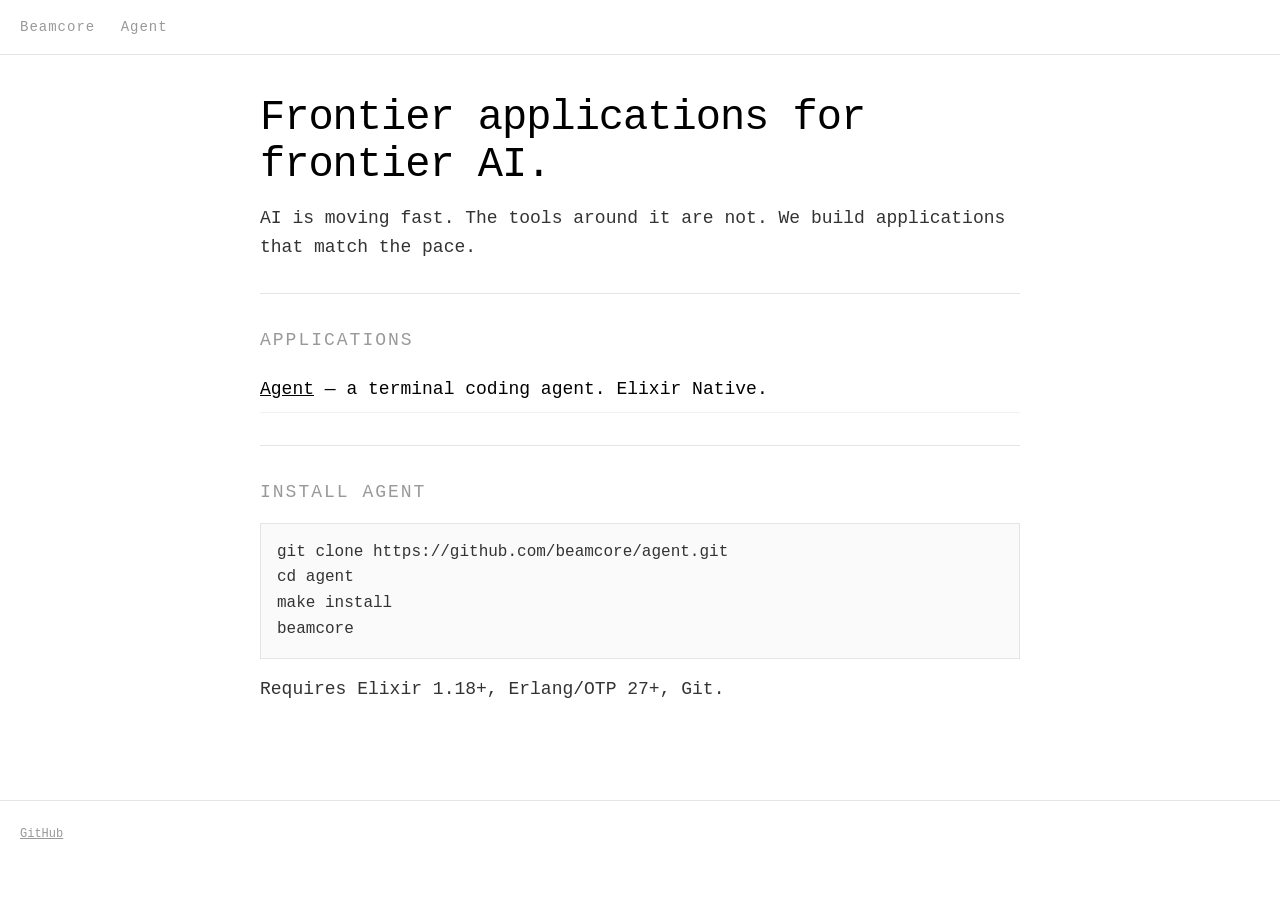
==== commit 16da6040: "Rebuild site from scratch. White bg, grey lines, monospace. Two pages: main + agent. Focus on zero t" ====
--- a/index.html
+++ b/index.html
@@ -1,303 +1,54 @@
-<!doctype html>
-<html lang="en" class="scroll-smooth no-js">
+<!DOCTYPE html>
+<html lang="en">
 <head>
-  <meta charset="utf-8" />
-  <meta name="viewport" content="width=device-width, initial-scale=1" />
-  <meta name="theme-color" content="#f7f8fb" />
-  <meta name="description" content="Beamcore is a local-first Elixir terminal agent with a real TUI, a durable session, and generated function execution for coding work." />
-  <meta name="keywords" content="Beamcore, Elixir terminal agent, local coding agent, terminal AI agent, generated functions, code execution runtime, TUI agent, OTP agent" />
-  <meta name="robots" content="index, follow, max-image-preview:large, max-snippet:-1, max-video-preview:-1" />
-  <meta name="googlebot" content="index, follow, max-image-preview:large, max-snippet:-1, max-video-preview:-1" />
-  <meta name="bingbot" content="index, follow, max-image-preview:large, max-snippet:-1, max-video-preview:-1" />
-  <link rel="canonical" href="https://beamcore.dev/" />
-  <link rel="sitemap" type="application/xml" href="https://beamcore.dev/sitemap.xml" />
+  <meta charset="utf-8">
+  <meta name="viewport" content="width=device-width, initial-scale=1">
+  <meta name="description" content="Beamcore. Frontier applications for frontier AI.">
+  <meta name="robots" content="index, follow">
+  <link rel="canonical" href="https://beamcore.dev/">
+  <link rel="icon" type="image/png" href="./assets/img/favicon.png">
+  <link rel="stylesheet" href="./assets/css/style.css">
+  <title>Beamcore</title>
 
-  <meta property="og:type" content="website" />
-  <meta property="og:url" content="https://beamcore.dev/" />
-  <meta property="og:site_name" content="Beamcore" />
-  <meta property="og:title" content="Beamcore - local coding agent" />
-  <meta property="og:description" content="A local-first Elixir terminal agent with a real TUI, durable session, and generated function execution." />
-  <meta property="og:image" content="https://beamcore.dev/assets/img/beamcore-logo.png" />
-  <meta property="og:image:alt" content="Beamcore logo" />
+  <meta property="og:type" content="website">
+  <meta property="og:url" content="https://beamcore.dev/">
+  <meta property="og:title" content="Beamcore">
+  <meta property="og:description" content="Frontier applications for frontier AI.">
+  <meta property="og:image" content="https://beamcore.dev/assets/img/beamcore-logo.png">
+</head>
+<body>
+  <nav>
+    <a href="./">Beamcore</a>
+    <a href="./agent.html">Agent</a>
+  </nav>
 
-  <meta name="twitter:card" content="summary" />
-  <meta name="twitter:url" content="https://beamcore.dev/" />
-  <meta name="twitter:title" content="Beamcore - local coding agent" />
-  <meta name="twitter:description" content="Elixir terminal agent. Real TUI. Generated functions. Local-first execution." />
-  <meta name="twitter:image" content="https://beamcore.dev/assets/img/beamcore-logo.png" />
+  <div class="container">
+    <h1>Frontier applications for frontier AI.</h1>
 
-  <title>Beamcore | Local coding agent</title>
-  <link rel="icon" type="image/png" href="./assets/img/favicon.png" />
-  <link rel="manifest" href="./site.webmanifest" />
-  <link rel="stylesheet" href="./assets/css/styles.css" />
-  <script>document.documentElement.classList.remove('no-js'); document.documentElement.classList.add('js');</script>
-  <script src="./assets/js/main.js" defer></script>
+    <p>AI is moving fast. The tools around it are not. We build applications that match the pace.</p>
 
-  <script type="application/ld+json">
-  {
-    "@context": "https://schema.org",
-    "@type": "SoftwareApplication",
-    "name": "Beamcore",
-    "url": "https://beamcore.dev/",
-    "applicationCategory": "DeveloperApplication",
-    "operatingSystem": "macOS, Linux",
-    "programmingLanguage": "Elixir",
-    "description": "Local-first Elixir terminal agent with a real TUI, durable session, and generated function execution.",
-    "codeRepository": "https://github.com/beamcore/agent",
-    "license": "https://opensource.org/licenses/MIT",
-    "image": "https://beamcore.dev/assets/img/beamcore-logo.png"
-  }
-  </script>
-</head>
+    <hr>
 
-<body class="min-w-[320px] bg-[radial-gradient(circle_at_12%_-4%,rgba(77,61,245,0.11),transparent_31rem),radial-gradient(circle_at_92%_5%,rgba(87,216,255,0.10),transparent_28rem),linear-gradient(180deg,#fbfcff_0%,#f7f8fb_46%,#fff_100%)] font-sans text-beam-ink antialiased selection:bg-violet-100 selection:text-violet-950">
-  <a class="fixed left-4 top-4 z-[100] -translate-y-[150%] rounded-full bg-[#111318] px-4 py-3 text-sm font-semibold text-white transition focus:translate-y-0" href="#main-content">Skip to content</a>
+    <h2>Applications</h2>
+    <ul class="list">
+      <li><a href="./agent.html">Agent</a> — a terminal coding agent. Elixir Native.</li>
+    </ul>
 
-  <header class="sticky top-0 z-50 border-b border-beam-line/85 bg-beam-paper/85 backdrop-blur-xl transition-shadow" data-header>
-    <nav class="mx-auto flex min-h-[66px] w-[min(1140px,calc(100%-40px))] items-center gap-6" aria-label="Primary navigation">
-      <a class="inline-flex items-center gap-3 text-lg font-extrabold tracking-normal text-beam-ink" href="#home" aria-label="Beamcore home">
-        <img class="h-[34px] w-[34px] object-contain" src="./assets/img/beamcore-logo.png" alt="" width="34" height="34" />
-        <span>Beamcore</span>
-      </a>
+    <hr>
 
-      <button class="ml-auto inline-flex h-11 w-11 items-center justify-center rounded-xl border border-beam-line bg-white text-beam-ink lg:hidden" type="button" aria-label="Open navigation" aria-expanded="false" aria-controls="mobile-menu" data-menu-button>
-        <span class="flex flex-col gap-1.5" aria-hidden="true"><span class="block h-0.5 w-5 rounded bg-current"></span><span class="block h-0.5 w-5 rounded bg-current"></span><span class="block h-0.5 w-5 rounded bg-current"></span></span>
-      </button>
+    <h2>Install Agent</h2>
+    <div class="code">git clone https://github.com/beamcore/agent.git
+cd agent
+make install
+beamcore</div>
 
-      <div class="ml-auto hidden items-center gap-7 text-sm font-semibold text-[#343946] lg:flex" data-nav-links>
-        <a class="transition hover:text-beam-violet" href="#product">Product</a>
-        <a class="transition hover:text-beam-violet" href="#runtime">Runtime</a>
-        <a class="transition hover:text-beam-violet" href="#edge">Edge</a>
-        <a class="transition hover:text-beam-violet" href="#install">Install</a>
-        <a class="transition hover:text-beam-violet" href="https://github.com/beamcore/agent" target="_blank" rel="noopener noreferrer">GitHub</a>
-      </div>
+    <p>Requires Elixir 1.18+, Erlang/OTP 27+, Git.</p>
 
-      <a class="hidden min-h-10 items-center justify-center rounded-xl bg-beam-violet px-4 text-sm font-bold text-white shadow-[0_10px_24px_rgba(77,61,245,.24)] transition hover:-translate-y-0.5 lg:inline-flex" href="#install">Try locally</a>
-    </nav>
 
-    <nav id="mobile-menu" class="mx-auto hidden w-[min(1140px,calc(100%-40px))] flex-col gap-2 pb-4 text-sm font-semibold text-[#343946] lg:hidden" aria-label="Mobile navigation" data-mobile-menu>
-      <a class="rounded-xl px-3 py-3 hover:bg-white" href="#product">Product</a>
-      <a class="rounded-xl px-3 py-3 hover:bg-white" href="#runtime">Runtime</a>
-      <a class="rounded-xl px-3 py-3 hover:bg-white" href="#edge">Edge</a>
-      <a class="rounded-xl px-3 py-3 hover:bg-white" href="#install">Install</a>
-      <a class="rounded-xl px-3 py-3 hover:bg-white" href="https://github.com/beamcore/agent" target="_blank" rel="noopener noreferrer">GitHub</a>
-    </nav>
-  </header>
+  </div>
 
-  <main id="main-content">
-    <section id="home" class="py-16 md:py-20 lg:py-24" aria-labelledby="hero-title">
-      <div class="mx-auto grid w-[min(1140px,calc(100%-40px))] items-center gap-10 lg:grid-cols-[minmax(0,.7fr)_minmax(0,1.3fr)]">
-        <div data-reveal>
-          <p class="m-0 mb-3 font-mono text-[0.7rem] font-black uppercase tracking-[0.15em] text-beam-violet">Elixir / OTP / terminal / local-first</p>
-          <h1 id="hero-title" class="m-0 max-w-3xl text-4xl font-black leading-[1.02] tracking-normal text-[#07080b] sm:text-5xl lg:text-6xl">
-            Local agent.<br />Writes code.
-          </h1>
-          <p class="mt-6 max-w-lg text-base leading-7 text-[#40495a] sm:text-lg">
-            Beamcore is a real terminal TUI for coding sessions. It keeps context, renders EEVA execution, writes focused functions, runs them locally, and returns changes through one timeline.
-          </p>
-
-          <div class="mt-7 flex flex-wrap gap-3">
-            <a class="inline-flex min-h-11 items-center justify-center rounded-xl bg-beam-violet px-5 text-sm font-bold text-white shadow-[0_10px_24px_rgba(77,61,245,.24)] transition hover:-translate-y-0.5" href="#install">Install Beamcore</a>
-            <a class="inline-flex min-h-11 items-center justify-center rounded-xl border border-beam-line bg-white px-5 text-sm font-bold text-[#161a22] transition hover:-translate-y-0.5" href="#runtime">See runtime</a>
-          </div>
-
-          <aside class="mt-5 flex max-w-xl flex-wrap gap-x-3 gap-y-1 rounded-2xl border border-beam-violet/20 bg-white/75 p-4 text-sm text-[#424a59]" role="note">
-            <strong class="text-[#111318]">Ships as-is.</strong>
-            <span>No warranty. Run locally. Decide your own limits.</span>
-          </aside>
-        </div>
-
-        <figure class="terminal-card" aria-label="Beamcore TUI recreated in HTML" data-reveal>
-          <div class="terminal-window">
-            <div class="terminal-titlebar">
-              <div class="traffic" aria-hidden="true"><span></span><span></span><span></span></div>
-              <figcaption class="terminal-title"><span class="folder-dot"></span>test - beam.smp -- -root ~/.beamcore/app -bindir ~/.beamcore/app/erts-16.4/bin -prog...</figcaption>
-            </div>
-
-            <div class="terminal-screen">
-              <pre class="code-panel ghost"><code><span class="dim">        }</span>
-<span class="tag">      &lt;/style&gt;</span>
-<span class="tag">    &lt;/head&gt;</span>
-<span class="tag">    &lt;body&gt;</span>
-<span class="tag">      &lt;div</span> <span class="attr">class</span>=<span class="str">&quot;container&quot;</span><span class="tag">&gt;</span>
-<span class="tag">        &lt;h1&gt;</span><span class="warn">404</span><span class="tag">&lt;/h1&gt;</span>
-<span class="tag">        &lt;p&gt;</span><span class="accent">Oops!</span> The page you're looking for doesn't exist.<span class="tag">&lt;/p&gt;</span>
-<span class="tag">        &lt;p&gt;&lt;a</span> <span class="attr">href</span>=<span class="str">&quot;/&quot;</span><span class="tag">&gt;</span><span class="accent">Return to Home</span><span class="tag">&lt;/a&gt;&lt;/p&gt;</span>
-<span class="tag">      &lt;/div&gt;</span>
-<span class="tag">    &lt;/body&gt;</span>
-<span class="tag">  &lt;/html&gt;</span>
-<span class="str">&quot;&quot;&quot;</span>)</code></pre>
-
-              <div class="eeva-block">
-                <div class="eeva-label"><span aria-hidden="true">&#9889;</span><strong>EEVA</strong></div>
-                <pre class="code-panel"><code><span class="fence">```elixir</span>
-<span class="fn">File</span>.write!(<span class="str">&quot;gallery.html&quot;</span>, <span class="str">&quot;&quot;&quot;</span>
-<span class="tag">&lt;!DOCTYPE html&gt;</span>
-<span class="tag">&lt;html</span> <span class="attr">lang</span>=<span class="str">&quot;en&quot;</span><span class="tag">&gt;</span>
-<span class="tag">&lt;head&gt;</span>
-  <span class="tag">&lt;meta</span> <span class="attr">charset</span>=<span class="str">&quot;UTF-8&quot;</span><span class="tag">&gt;</span>
-  <span class="tag">&lt;meta</span> <span class="attr">name</span>=<span class="str">&quot;viewport&quot;</span> <span class="attr">content</span>=<span class="str">&quot;width=device-width, initial-scale=1.0&quot;</span><span class="tag">&gt;</span>
-  <span class="tag">&lt;title&gt;</span><span class="accent">Gallery</span><span class="tag">&lt;/title&gt;</span>
-  <span class="tag">&lt;style&gt;</span>
-    body {
-      font-family: <span class="str">'Arial'</span>, sans-serif;
-      background-color: <span class="comment">#f4f4f9</span>;
-<span class="cursor-row">      <span class="cursor-strip" aria-hidden="true"></span></span></code></pre>
-              </div>
-            </div>
-
-            <div class="terminal-input">
-              <div class="input-box"><span class="input-caret"></span><span>Ask BeamCore, describe a change</span></div>
-            </div>
-
-            <div class="terminal-statusbar">
-              <span class="mascot">◢▣◣</span>
-              <span class="status-active">F1 Agent</span>
-              <span>F2 Chat</span>
-              <span class="status-spacer"></span>
-              <span>mistral/mistral-medium-3-5</span>
-              <span>tok 3.3k/5.2k</span>
-            </div>
-          </div>
-        </figure>
-      </div>
-    </section>
-
-    <section id="product" class="border-y border-beam-line bg-white py-16 md:py-24" aria-labelledby="product-title">
-      <div class="mx-auto w-[min(1140px,calc(100%-40px))]">
-        <div class="max-w-2xl" data-reveal>
-          <p class="mb-3 font-mono text-[0.7rem] font-black uppercase tracking-[0.15em] text-beam-violet">Product</p>
-          <h2 id="product-title" class="text-3xl font-black leading-tight tracking-normal text-[#07080b] sm:text-5xl">The terminal is the product.</h2>
-          <p class="mt-5 text-lg leading-8 text-beam-muted">No fake dashboard. Beamcore shows code, EEVA execution, file context, status, and results in the same screen.</p>
-        </div>
-
-        <div class="mt-10 grid gap-4 sm:grid-cols-2 lg:grid-cols-4">
-          <article class="rounded-2xl border border-beam-line bg-white p-6 shadow-sm" data-reveal>
-            <span class="font-mono text-xs font-bold text-beam-violet">01</span>
-            <h3 class="mt-5 text-xl font-bold">Strong session</h3>
-            <p class="mt-3 leading-7 text-beam-muted">One durable loop carries task intent, files, output, and decisions across the run.</p>
-          </article>
-          <article class="rounded-2xl border border-beam-line bg-white p-6 shadow-sm" data-reveal>
-            <span class="font-mono text-xs font-bold text-beam-violet">02</span>
-            <h3 class="mt-5 text-xl font-bold">Generated functions</h3>
-            <p class="mt-3 leading-7 text-beam-muted">The agent can write small code paths to inspect, transform, validate, and report.</p>
-          </article>
-          <article class="rounded-2xl border border-beam-line bg-white p-6 shadow-sm" data-reveal>
-            <span class="font-mono text-xs font-bold text-beam-violet">03</span>
-            <h3 class="mt-5 text-xl font-bold">EEVA rendered</h3>
-            <p class="mt-3 leading-7 text-beam-muted">Execution steps appear as readable code blocks, not hidden background magic.</p>
-          </article>
-          <article class="rounded-2xl border border-beam-line bg-white p-6 shadow-sm" data-reveal>
-            <span class="font-mono text-xs font-bold text-beam-violet">04</span>
-            <h3 class="mt-5 text-xl font-bold">Local-first</h3>
-            <p class="mt-3 leading-7 text-beam-muted">It runs where the repo lives. Your machine, your data, your responsibility.</p>
-          </article>
-        </div>
-      </div>
-    </section>
-
-    <section id="runtime" class="py-16 md:py-24" aria-labelledby="runtime-title">
-      <div class="mx-auto grid w-[min(1140px,calc(100%-40px))] items-center gap-10 lg:grid-cols-[0.8fr_1.2fr]">
-        <div data-reveal>
-          <p class="mb-3 font-mono text-[0.7rem] font-black uppercase tracking-[0.15em] text-beam-violet">Runtime</p>
-          <h2 id="runtime-title" class="text-3xl font-black leading-tight tracking-normal text-[#07080b] sm:text-5xl">User input. Nodes. Function. Result.</h2>
-          <p class="mt-5 text-lg leading-8 text-beam-muted">The session receives the task, prepares context nodes, generates a small focused function, runs it locally, and shows the outcome.</p>
-          <div class="mt-6 flex flex-wrap gap-2 text-xs font-bold text-[#343946]" aria-label="Runtime legend">
-            <span class="rounded-full border border-beam-line bg-white px-3 py-2">User input</span>
-            <span class="rounded-full border border-beam-line bg-white px-3 py-2">Node A</span>
-            <span class="rounded-full border border-beam-line bg-white px-3 py-2">Node B</span>
-            <span class="rounded-full border border-beam-line bg-white px-3 py-2">Generated function</span>
-            <span class="rounded-full border border-beam-line bg-white px-3 py-2">Result</span>
-          </div>
-        </div>
-
-        <article class="overflow-hidden rounded-2xl border border-beam-line bg-white shadow-[0_18px_56px_rgba(15,23,42,.07)]" data-reveal>
-          <div class="border-b border-beam-line p-5">
-            <h3 class="text-xl font-bold">Execution path</h3>
-            <p class="mt-2 text-sm leading-6 text-beam-muted">User input flows through context nodes into a generated function, local execution, and result.</p>
-          </div>
-          <img class="w-full" src="./assets/diagrams/session-execution-contour.svg" alt="User input flows to node A and node B, then into a generated function, local execution, and result" loading="lazy" />
-        </article>
-      </div>
-    </section>
-
-    <section id="edge" class="border-y border-beam-line bg-[#111318] py-16 text-white md:py-24" aria-labelledby="edge-title">
-      <div class="mx-auto w-[min(1140px,calc(100%-40px))]">
-        <div class="max-w-2xl" data-reveal>
-          <p class="mb-3 font-mono text-[0.7rem] font-black uppercase tracking-[0.15em] text-beam-cyan">Why people will point at it</p>
-          <h2 id="edge-title" class="text-3xl font-black leading-tight tracking-normal sm:text-5xl">You decide the limits.</h2>
-          <p class="mt-5 text-lg leading-8 text-white/70">Use it, inspect it, constrain it, fork it, or refuse it. Just do not pretend it is a toy.</p>
-        </div>
-
-        <div class="mt-10 grid gap-4 md:grid-cols-2">
-          <article class="rounded-2xl border border-white/10 bg-white/[0.06] p-6" data-reveal><span class="font-mono text-xs font-bold text-beam-cyan">01</span><h3 class="mt-5 text-xl font-bold">It writes code to work with code.</h3><p class="mt-3 leading-7 text-white/70">Beamcore can generate small functions for the task instead of only choosing from a fixed tool menu.</p></article>
-          <article class="rounded-2xl border border-white/10 bg-white/[0.06] p-6" data-reveal><span class="font-mono text-xs font-bold text-beam-cyan">02</span><h3 class="mt-5 text-xl font-bold">It shows the execution.</h3><p class="mt-3 leading-7 text-white/70">EEVA blocks, code, terminal status, and results are visible in the same product surface.</p></article>
-          <article class="rounded-2xl border border-white/10 bg-white/[0.06] p-6" data-reveal><span class="font-mono text-xs font-bold text-beam-cyan">03</span><h3 class="mt-5 text-xl font-bold">It runs where the repo lives.</h3><p class="mt-3 leading-7 text-white/70">Local-first means the real project is the input, not a sanitized product demo.</p></article>
-          <article class="rounded-2xl border border-white/10 bg-white/[0.06] p-6" data-reveal><span class="font-mono text-xs font-bold text-beam-cyan">04</span><h3 class="mt-5 text-xl font-bold">It ships without a guarantee.</h3><p class="mt-3 leading-7 text-white/70">Powerful software can do excellent work and unexpected work. That is the point of reading the source.</p></article>
-        </div>
-      </div>
-    </section>
-
-    <section id="warranty" class="py-16 md:py-24" aria-labelledby="warranty-title">
-      <div class="mx-auto flex w-[min(1140px,calc(100%-40px))] flex-col justify-between gap-8 rounded-3xl border border-beam-line bg-white p-8 shadow-[0_18px_56px_rgba(15,23,42,.07)] md:flex-row md:items-center" data-reveal>
-        <div class="max-w-2xl">
-          <p class="mb-3 font-mono text-[0.7rem] font-black uppercase tracking-[0.15em] text-beam-violet">No warranty</p>
-          <h2 id="warranty-title" class="text-3xl font-black leading-tight tracking-normal text-[#07080b] sm:text-5xl">Run it with your eyes open.</h2>
-          <p class="mt-5 text-lg leading-8 text-beam-muted">Beamcore can read, write, and execute code on your machine. It can produce excellent work and unexpected work. You are responsible for how you run it.</p>
-        </div>
-        <a class="inline-flex min-h-11 shrink-0 items-center justify-center rounded-xl bg-beam-violet px-5 text-sm font-bold text-white shadow-[0_10px_24px_rgba(77,61,245,.24)] transition hover:-translate-y-0.5" href="https://github.com/beamcore/agent" target="_blank" rel="noopener noreferrer">Read the source</a>
-      </div>
-    </section>
-
-    <section id="install" class="bg-white py-16 md:py-24" aria-labelledby="install-title">
-      <div class="mx-auto grid w-[min(1140px,calc(100%-40px))] items-center gap-10 lg:grid-cols-[0.8fr_1.2fr]" data-reveal>
-        <div>
-          <p class="mb-3 font-mono text-[0.7rem] font-black uppercase tracking-[0.15em] text-beam-violet">Get started</p>
-          <h2 id="install-title" class="text-3xl font-black leading-tight tracking-normal text-[#07080b] sm:text-5xl">Build the agent from source.</h2>
-          <p class="mt-5 text-lg leading-8 text-beam-muted">Beamcore is open source. Clone the agent, prepare dependencies, and launch the full-screen TUI.</p>
-          <div class="mt-7 flex flex-wrap gap-3">
-            <a class="inline-flex min-h-11 items-center justify-center rounded-xl bg-beam-violet px-5 text-sm font-bold text-white shadow-[0_10px_24px_rgba(77,61,245,.24)] transition hover:-translate-y-0.5" href="https://github.com/beamcore/agent" target="_blank" rel="noopener noreferrer">Open repository</a>
-            <a class="inline-flex min-h-11 items-center justify-center rounded-xl border border-beam-line bg-white px-5 text-sm font-bold text-[#161a22] transition hover:-translate-y-0.5" href="https://github.com/beamcore/agent/blob/main/README.md" target="_blank" rel="noopener noreferrer">Read documentation</a>
-          </div>
-        </div>
-
-        <article class="overflow-hidden rounded-2xl border border-[#2b3138] bg-[#111418] shadow-[0_24px_72px_rgba(15,23,42,.18)]" aria-label="Install from source commands">
-          <div class="flex items-center justify-between gap-4 border-b border-[#303740] px-4 py-3 font-mono text-xs text-[#cdd3dc]">
-            <span>Install from source</span>
-            <button class="rounded-lg px-3 py-2 text-[#cdd3dc] transition hover:bg-[#252b32] hover:text-white" type="button" data-copy-button data-copy-target="cmd-source"><span data-copy-label>Copy</span></button>
-          </div>
-          <pre class="overflow-x-auto p-5 font-mono text-sm leading-7 text-[#edf1f7]"><code id="cmd-source">$ git clone https://github.com/beamcore/agent.git
-$ cd agent
-$ make install
-$ beamcore</code></pre>
-          <div class="flex flex-wrap gap-3 border-t border-[#303740] px-4 py-3 font-mono text-xs text-[#8f99a6]">
-            <span>Elixir 1.18+</span>
-            <span>Erlang/OTP 27+</span>
-            <span>Git</span>
-          </div>
-        </article>
-      </div>
-    </section>
-
-    <section class="bg-[#111318] px-5 py-16 text-white md:py-20" aria-labelledby="beamcore-quote-title">
-      <div class="mx-auto w-full max-w-4xl text-center" data-reveal>
-        <p id="beamcore-quote-title" class="mb-4 font-mono text-[0.7rem] font-black uppercase tracking-[0.15em] text-beam-cyan">Beamcore</p>
-        <blockquote class="text-2xl font-black leading-tight tracking-normal sm:text-4xl">
-          "Beamcore does not hide the machine. It gives the machine a voice, a memory, and a visible trail."
-        </blockquote>
-      </div>
-    </section>
-  </main>
-
-  <footer class="border-t border-white/10 bg-[#111318]">
-    <div class="mx-auto flex w-[min(1140px,calc(100%-40px))] flex-col gap-5 py-8 text-sm text-white/75 md:flex-row md:items-center md:justify-between">
-      <span>© 2026 Beamcore</span>
-      <nav class="flex flex-wrap gap-x-6 gap-y-2" aria-label="Footer navigation">
-        <a class="text-white transition hover:text-beam-cyan" href="https://github.com/beamcore/agent" target="_blank" rel="noopener noreferrer">GitHub</a>
-        <a class="text-white transition hover:text-beam-cyan" href="https://github.com/beamcore/agent/blob/main/README.md" target="_blank" rel="noopener noreferrer">Docs</a>
-        <a class="text-white transition hover:text-beam-cyan" href="#warranty">Warranty</a>
-      </nav>
-    </div>
+  <footer>
+    <a href="https://github.com/beamcore/agent">GitHub</a>
   </footer>
 </body>
 </html>
--- a/assets/css/style.css
+++ b/assets/css/style.css
@@ -0,0 +1,120 @@
+* {
+  margin: 0;
+  padding: 0;
+  box-sizing: border-box;
+}
+
+body {
+  background: #fff;
+  color: #000;
+  font-family: "Courier New", Courier, monospace;
+  font-size: 18px;
+  line-height: 1.6;
+}
+
+a {
+  color: #000;
+}
+
+a:hover {
+  text-decoration: none;
+}
+
+.container {
+  max-width: 800px;
+  margin: 0 auto;
+  padding: 40px 20px 80px;
+}
+
+h1 {
+  font-size: 42px;
+  line-height: 1.1;
+  font-weight: normal;
+  margin-bottom: 16px;
+  letter-spacing: -1px;
+}
+
+h2 {
+  font-size: 18px;
+  font-weight: normal;
+  margin-bottom: 12px;
+  text-transform: uppercase;
+  letter-spacing: 2px;
+  color: #999;
+}
+
+p {
+  margin-bottom: 16px;
+  color: #333;
+}
+
+nav {
+  padding: 16px 20px;
+  font-size: 14px;
+  border-bottom: 1px solid #e5e5e5;
+  letter-spacing: 1px;
+}
+
+nav a {
+  margin-right: 16px;
+  text-decoration: none;
+  color: #999;
+}
+
+nav a:hover {
+  color: #000;
+}
+
+hr {
+  border: none;
+  border-top: 1px solid #e5e5e5;
+  margin: 32px 0;
+}
+
+.list {
+  list-style: none;
+  margin: 12px 0;
+}
+
+.list li {
+  padding: 8px 0;
+  border-bottom: 1px solid #f0f0f0;
+  font-size: 18px;
+  color: #000;
+}
+
+.code {
+  background: #fafafa;
+  border: 1px solid #e5e5e5;
+  padding: 16px;
+  font-size: 16px;
+  overflow-x: auto;
+  margin: 16px 0;
+  white-space: pre;
+  color: #333;
+}
+
+.tag {
+  color: #999;
+  font-size: 12px;
+  text-transform: uppercase;
+  letter-spacing: 3px;
+  display: block;
+  margin-bottom: 8px;
+}
+
+.mono {
+  font-size: 14px;
+  color: #666;
+}
+
+footer {
+  padding: 24px 20px;
+  font-size: 12px;
+  color: #ccc;
+  border-top: 1px solid #e5e5e5;
+}
+
+footer a {
+  color: #999;
+}
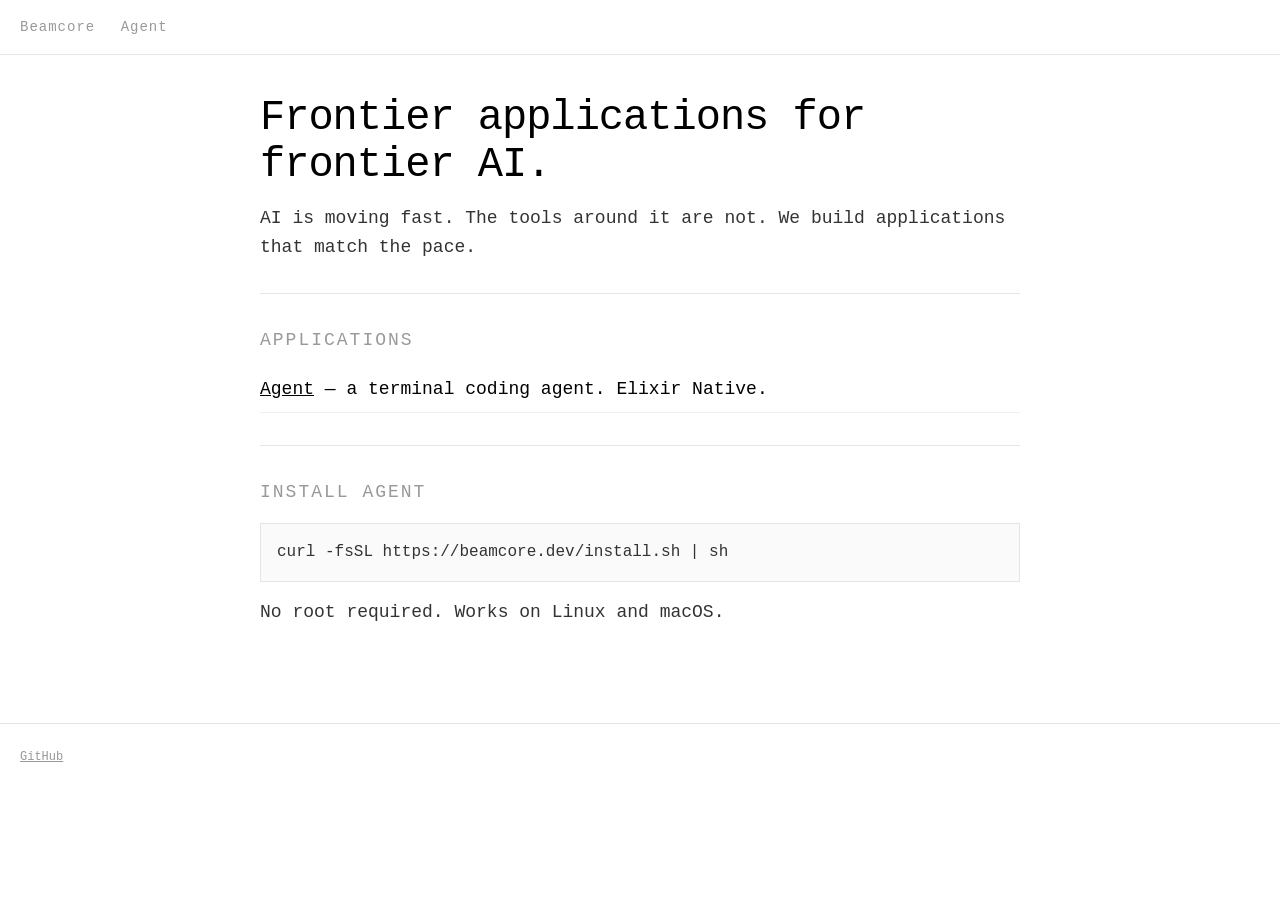
==== commit 24f01f29: "Add curl install one-liner and serve install.sh - Add install.sh (served at beamcore.dev/install.sh " ====
--- a/index.html
+++ b/index.html
@@ -37,12 +37,9 @@
     <hr>
 
     <h2>Install Agent</h2>
-    <div class="code">git clone https://github.com/beamcore/agent.git
-cd agent
-make install
-beamcore</div>
+    <div class="code">curl -fsSL https://beamcore.dev/install.sh | sh</div>
 
-    <p>Requires Elixir 1.18+, Erlang/OTP 27+, Git.</p>
+    <p>No root required. Works on Linux and macOS.</p>
 
 
   </div>
